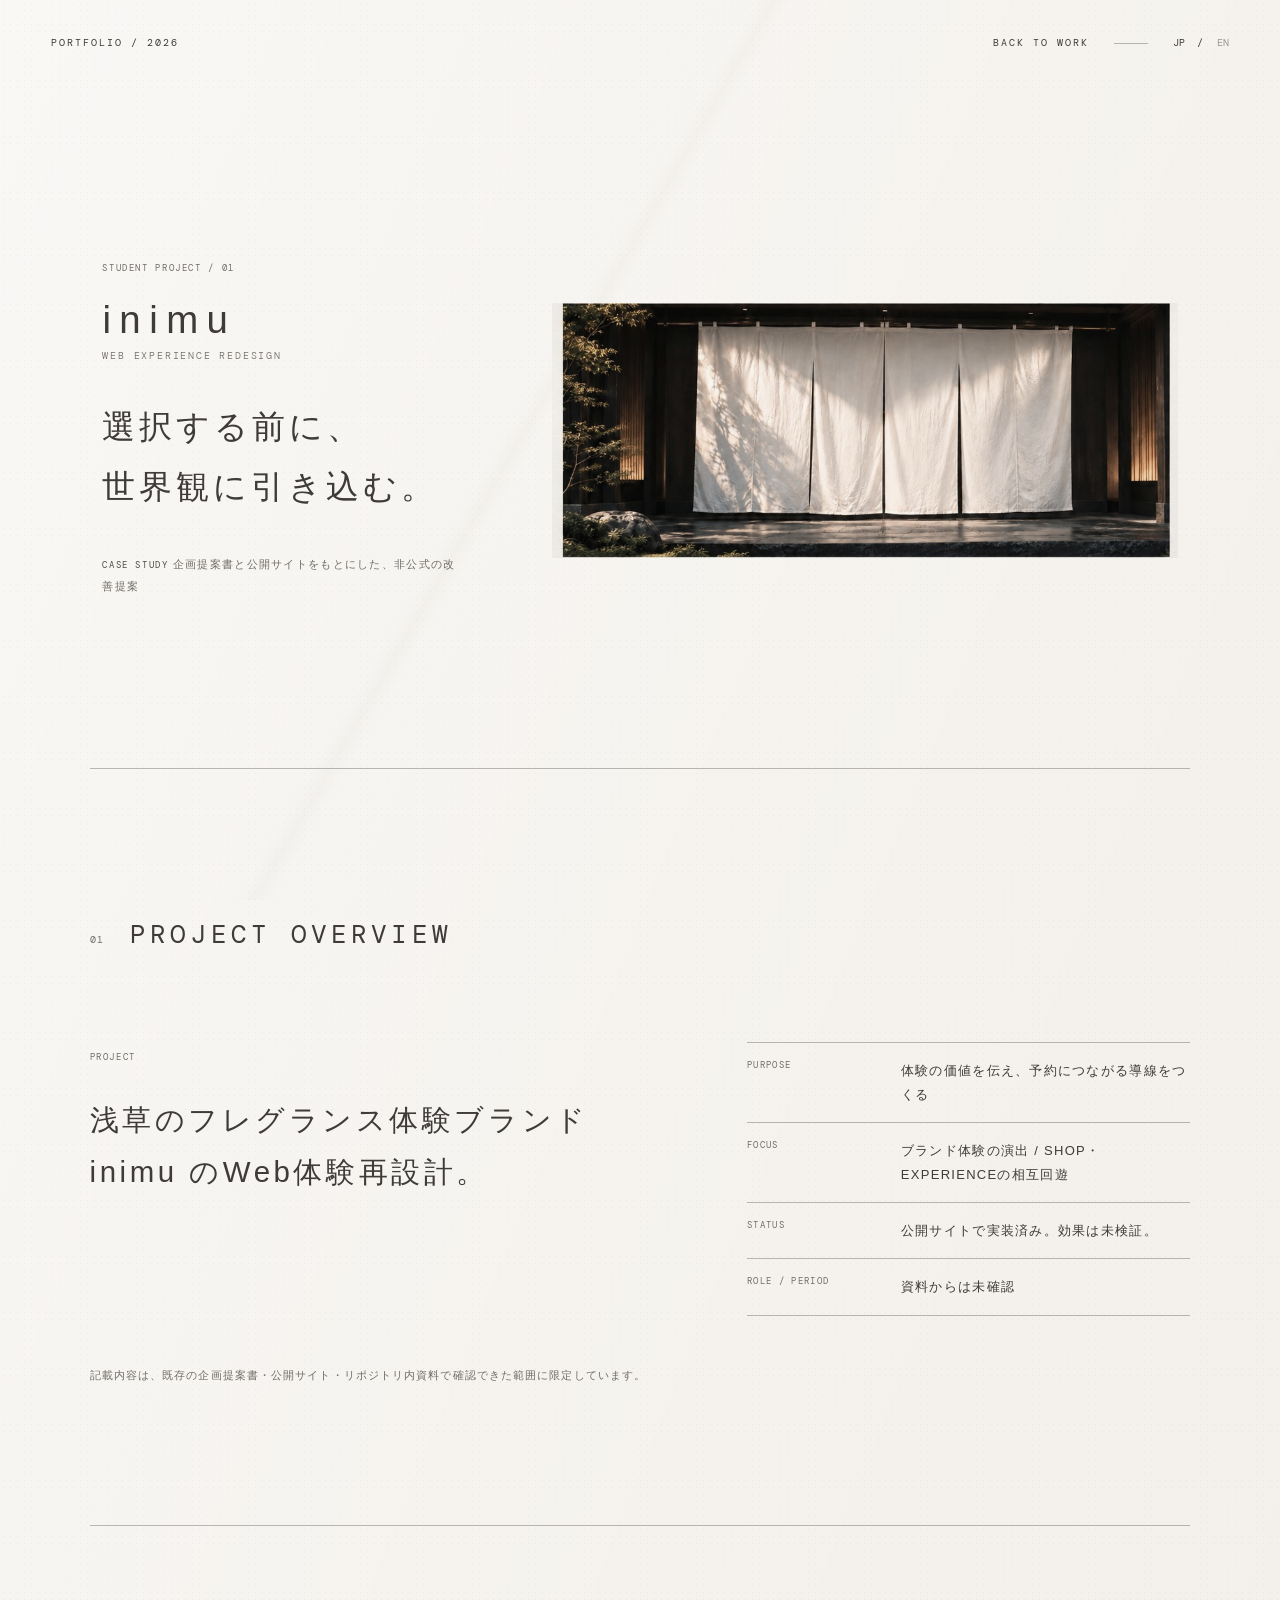
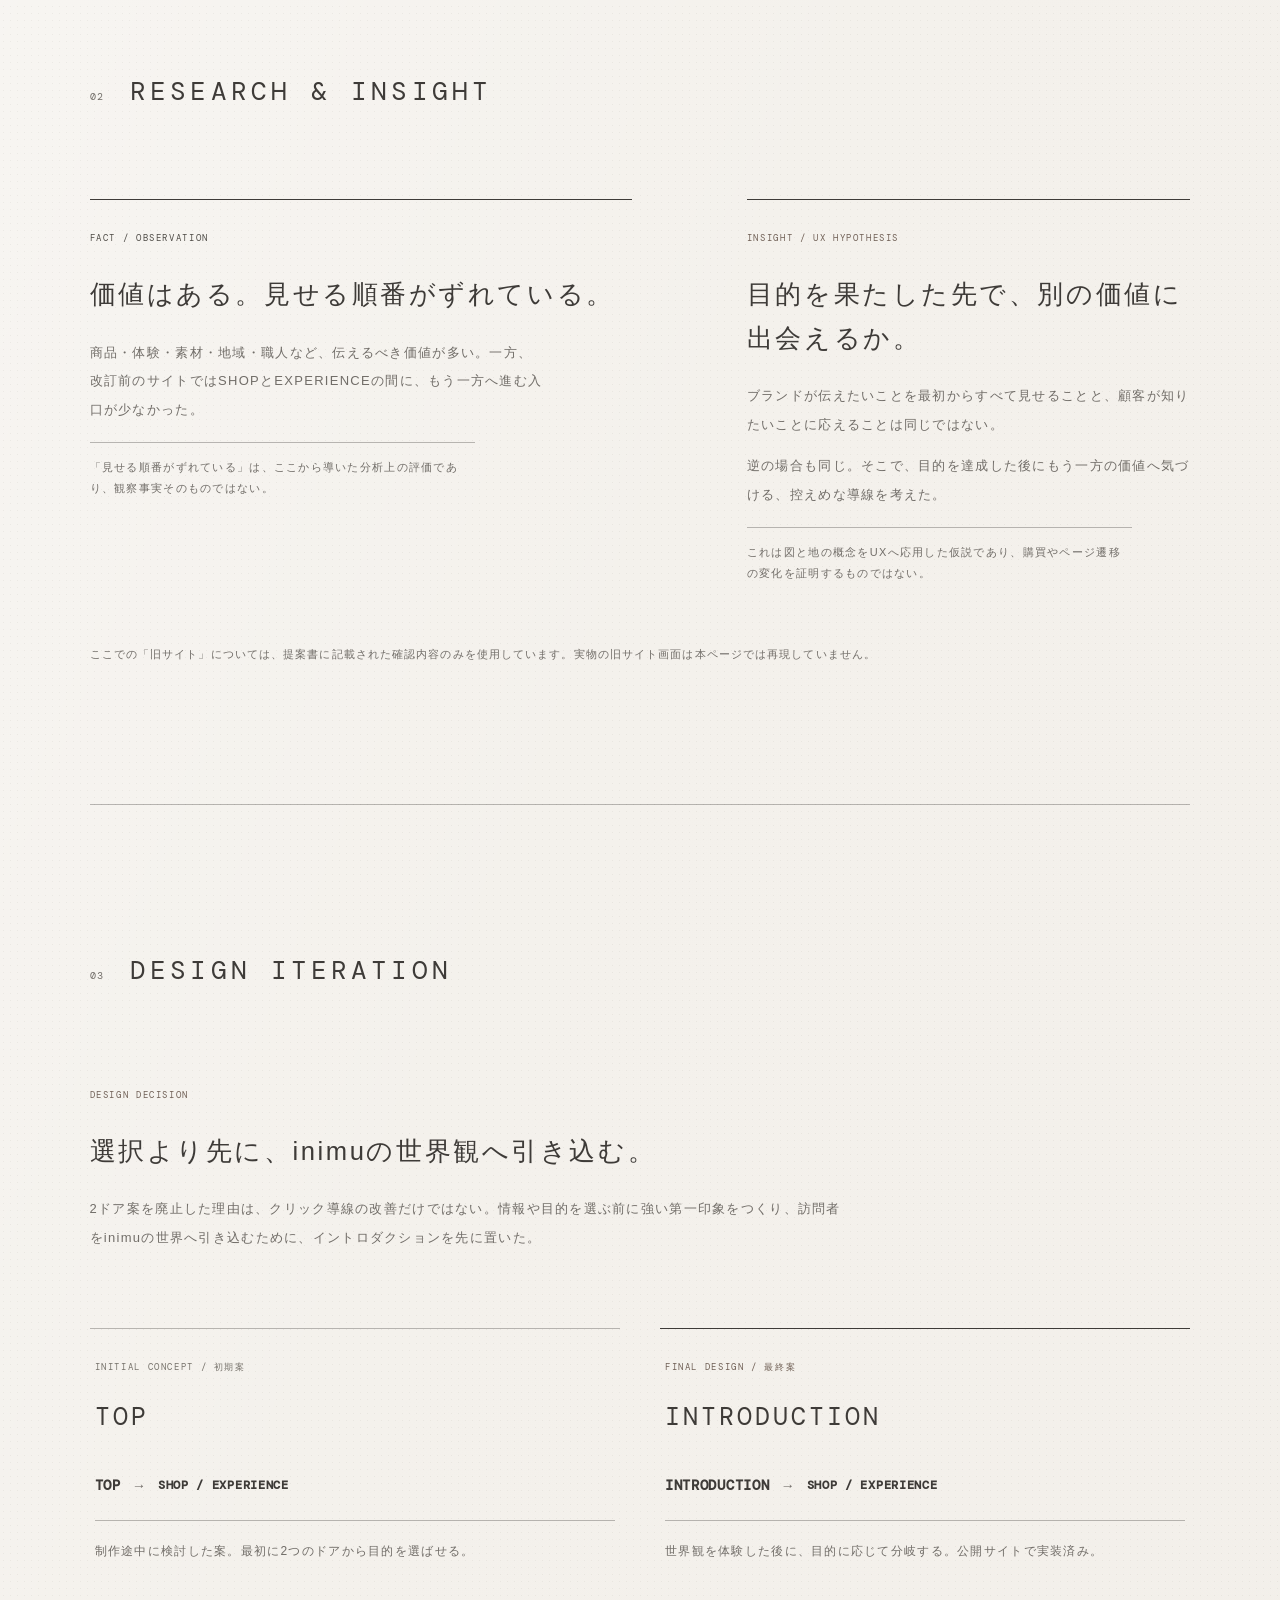
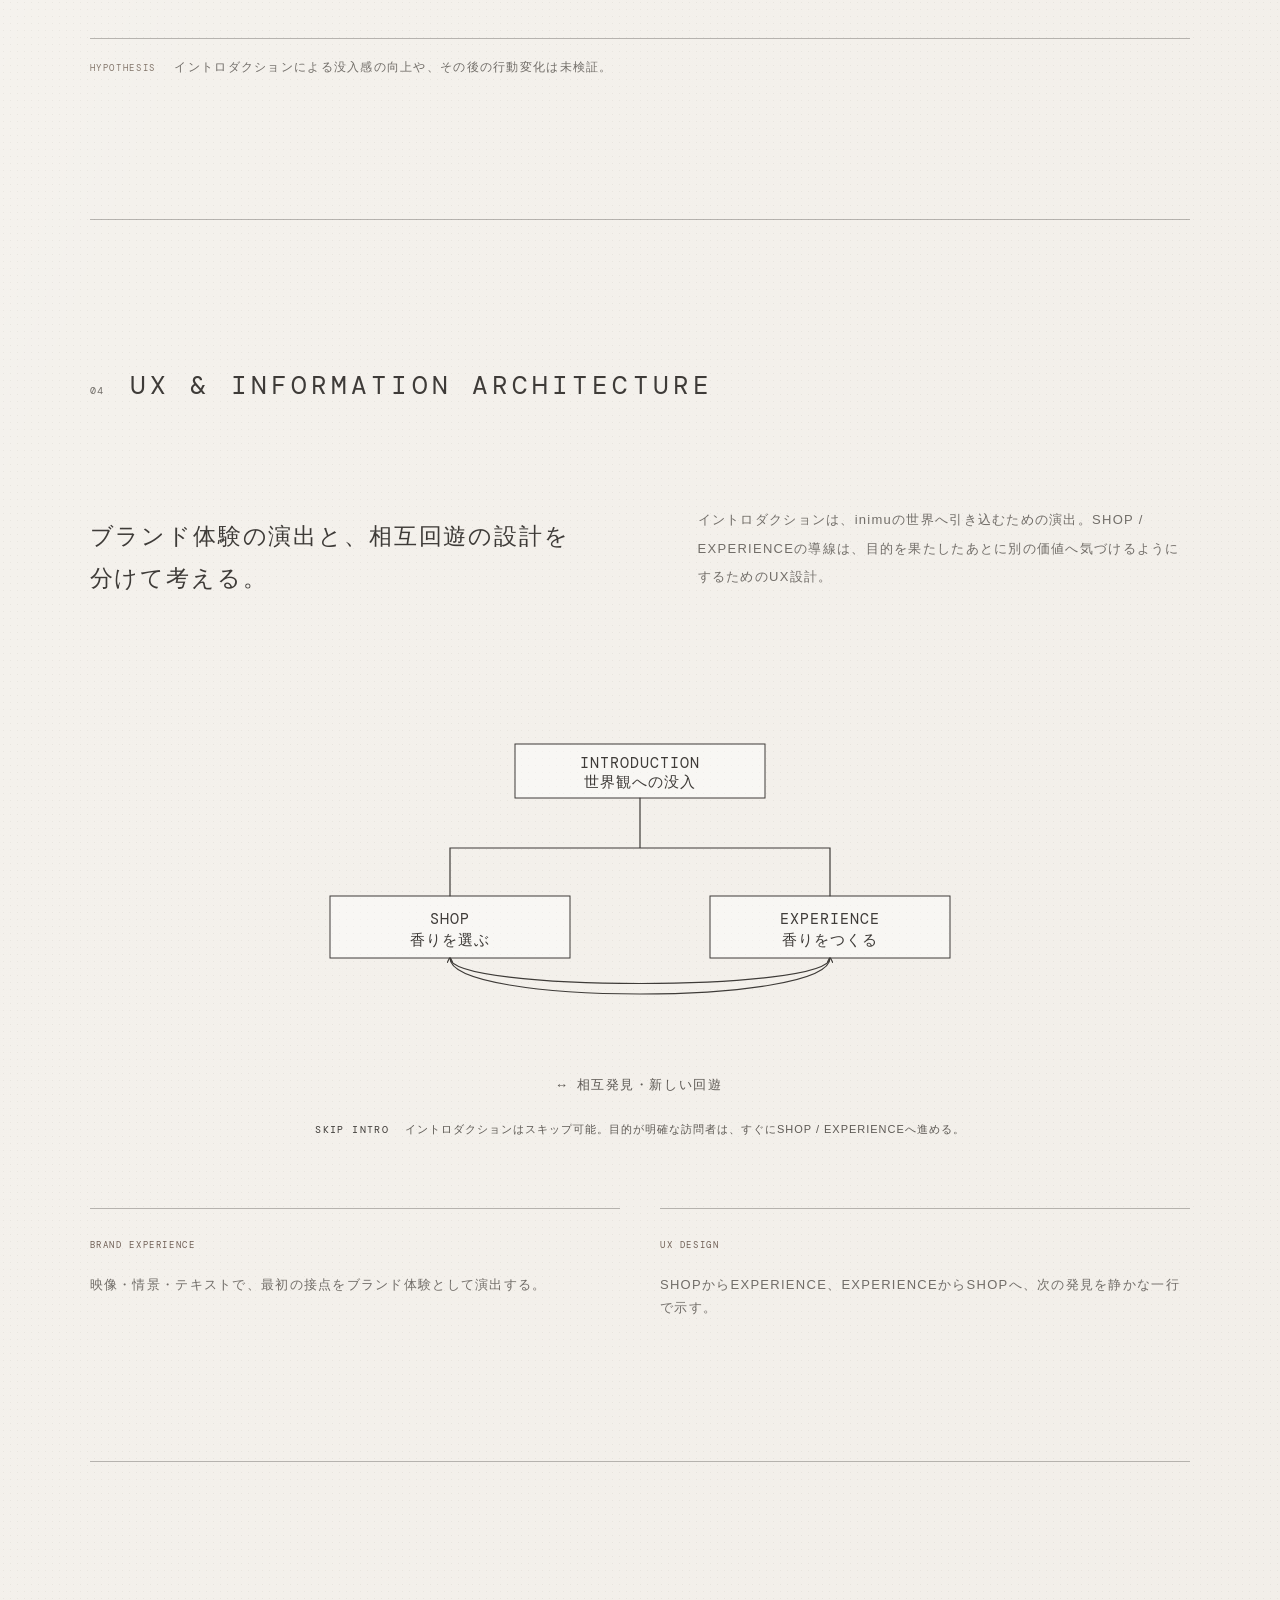
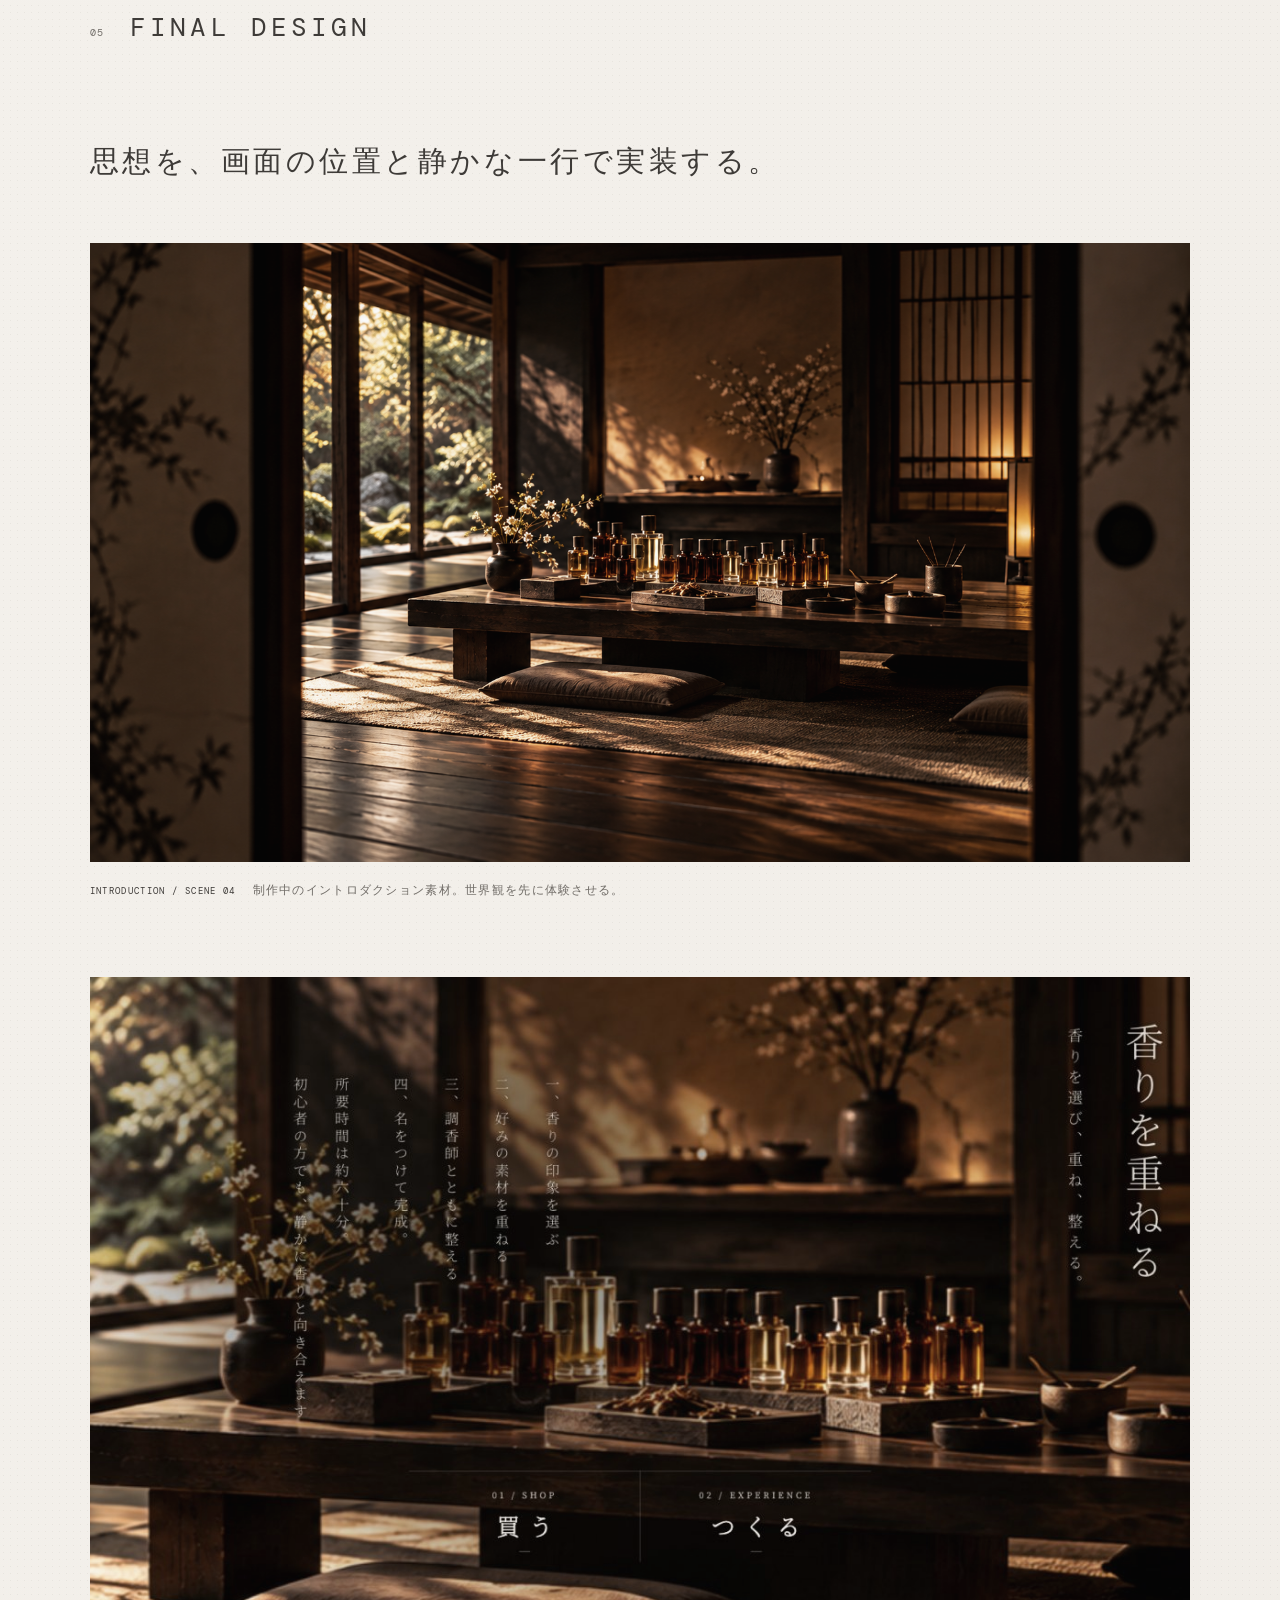
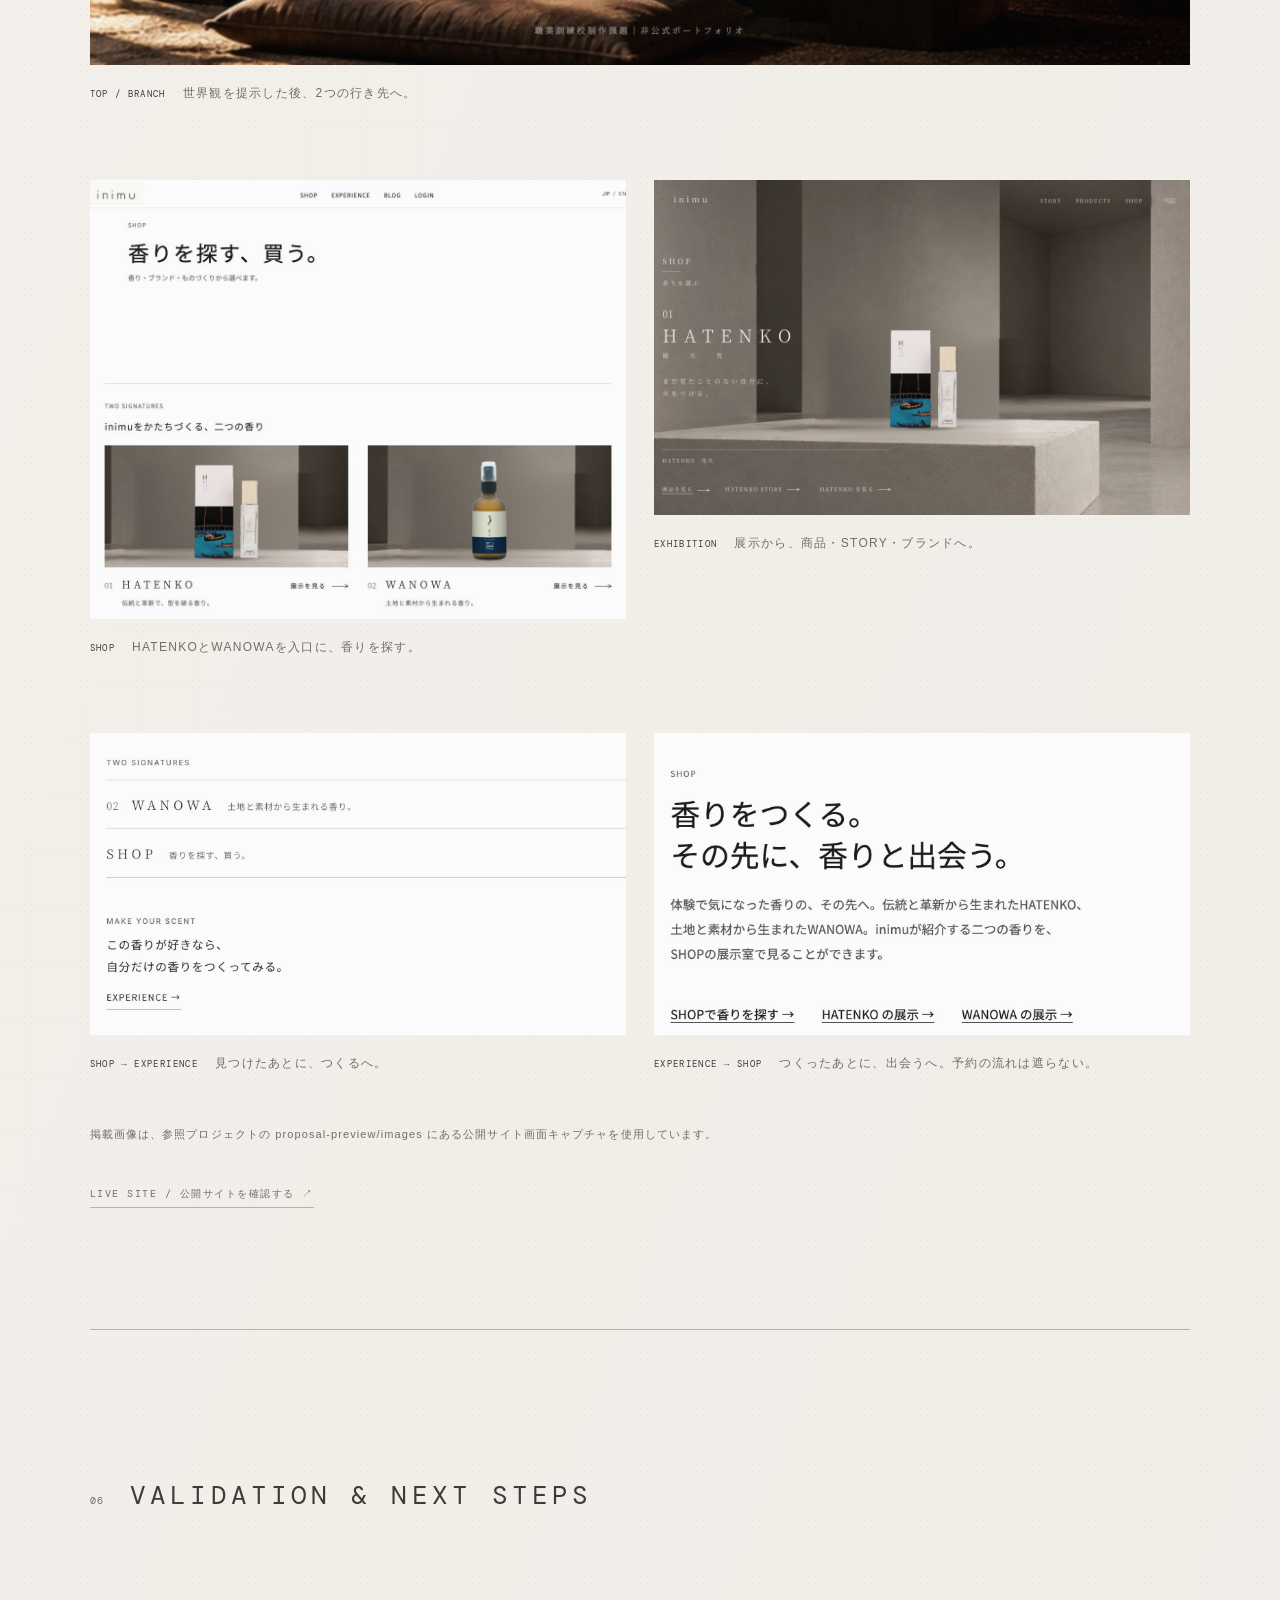
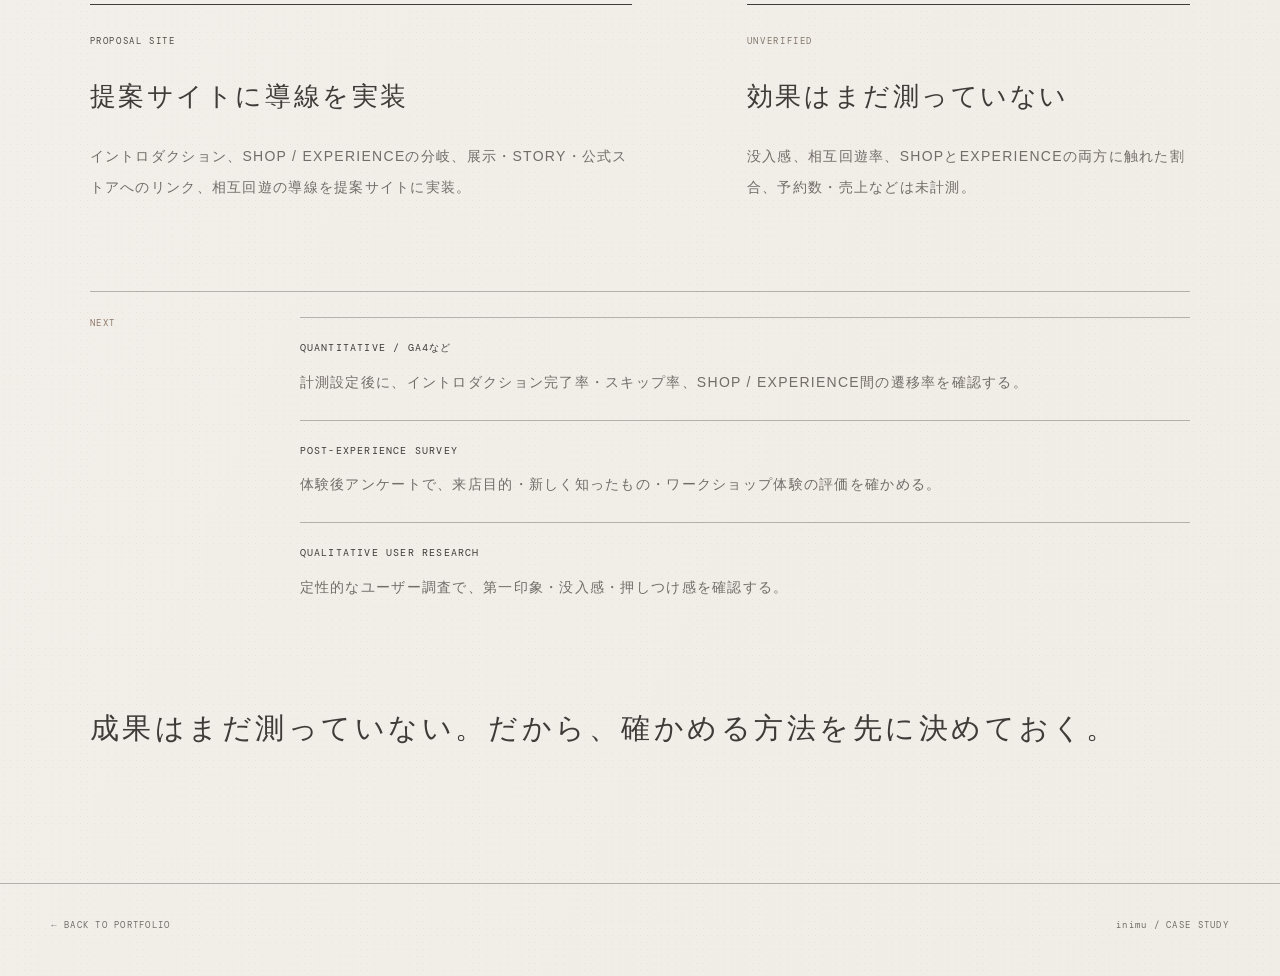
==== inimu.html @ 4bee8398 "Initial commit: Personal Portfolio" ====
<!doctype html>
<html lang="ja">
<head>
  <meta charset="utf-8">
  <meta name="viewport" content="width=device-width, initial-scale=1">
  <meta name="description" content="inimu Web Experience Redesign — ポートフォリオ詳細">
  <title>inimu / Web Experience Redesign</title>
  <link rel="stylesheet" href="inimu.css">
  <script defer src="inimu.js"></script>
</head>
<body>
  <header class="detail-header">
    <a class="wordmark" href="./index.html">PORTFOLIO / 2026</a>
    <nav aria-label="ページナビゲーション">
      <a href="./index.html#work" data-i18n="back">BACK TO WORK</a>
      <span class="header-rule" aria-hidden="true"></span>
      <button class="locale is-active" type="button" data-lang="ja" aria-pressed="true">JP</button>
      <span>/</span>
      <button class="locale" type="button" data-lang="en" aria-pressed="false">EN</button>
    </nav>
  </header>

  <main>
    <section class="detail-hero" id="overview" aria-labelledby="page-title">
      <div class="hero-info">
        <p class="section-label">STUDENT PROJECT / 01</p>
        <p class="hero-title">inimu</p>
        <p class="hero-kicker" data-i18n="heroKicker">Web Experience Redesign</p>
        <h1 id="page-title" data-i18n="heroStatementShort">選択する前に、<br>世界観に引き込む。</h1>
        <p class="status-note"><span class="tag fact">CASE STUDY</span> <span data-i18n="overviewFact">企画提案書と公開サイトをもとにした、非公式の改善提案</span></p>
      </div>
      <figure class="hero-image"><img src="assets/inimu.jpg" alt="木造の空間に掛かる白い暖簾"></figure>
    </section>

    <section class="case-section overview-section" aria-labelledby="overview-title">
      <div class="section-heading"><span>01</span><h2 id="overview-title">PROJECT OVERVIEW</h2></div>
      <div class="overview-grid">
        <div><p class="kicker" data-i18n="overviewLeadLabel">PROJECT</p><p class="large-copy" data-i18n="overviewLead">浅草のフレグランス体験ブランド inimu のWeb体験再設計。</p></div>
        <dl class="fact-list">
          <div><dt data-i18n="fieldPurpose">PURPOSE</dt><dd data-i18n="purpose">体験の価値を伝え、予約につながる導線をつくる</dd></div>
          <div><dt>FOCUS</dt><dd data-i18n="focus">ブランド体験の演出 / SHOP・EXPERIENCEの相互回遊</dd></div>
          <div><dt>STATUS</dt><dd data-i18n="status">公開サイトで実装済み。効果は未検証。</dd></div>
          <div><dt>ROLE / PERIOD</dt><dd data-i18n="unconfirmed">資料からは未確認</dd></div>
        </dl>
      </div>
      <p class="source-note" data-i18n="sourceNote">記載内容は、既存の企画提案書・公開サイト・リポジトリ内資料で確認できた範囲に限定しています。</p>
    </section>

    <section class="case-section" aria-labelledby="research-title">
      <div class="section-heading"><span>02</span><h2 id="research-title">RESEARCH &amp; INSIGHT</h2></div>
      <div class="split-grid research-grid">
        <div class="evidence-block"><span class="tag fact">FACT / OBSERVATION</span><h3 data-i18n="researchFactTitle">旧サイトで確認できたこと</h3><p data-i18n="researchFact">商品・体験・素材・地域・職人など、伝える価値が複数あった。提案書では、SHOPとEXPERIENCEの間に、もう一方へ進む入口が少ないと整理されている。</p><p class="evidence-note" data-i18n="researchFactNote">「見せる順番がずれている」は、ここから導いた分析上の評価であり、観察事実そのものではない。</p></div>
        <div class="evidence-block"><span class="tag insight">INSIGHT / UX HYPOTHESIS</span><h3 data-i18n="researchInsightTitle">主役になった目的の外側へ、自然に気づけるか。</h3><p data-i18n="researchInsight">図と地は、見る対象と背景の関係を捉える知覚心理学の考え方。SHOPを目的に訪れた人にはSHOPが図となり、EXPERIENCEは地になりやすい可能性がある。</p><p data-i18n="researchInsightSecond">逆の場合も同じ。そこで、目的を達成した後にもう一方の価値へ気づける、控えめな導線を考えた。</p><p class="evidence-note" data-i18n="researchInsightNote">これは図と地の概念をUXへ応用した仮説であり、購買やページ遷移の変化を証明するものではない。</p></div>
      </div>
      <p class="quiet-note" data-i18n="researchNote">旧サイトの確認内容と、そこからの分析・仮説を分けて記載しています。実物の旧サイト画面や当時のワイヤーフレームは再現していません。</p>
    </section>

    <section class="case-section iteration-section" aria-labelledby="iteration-title">
      <div class="section-heading"><span>03</span><h2 id="iteration-title">DESIGN ITERATION</h2></div>
      <div class="iteration-intro"><span class="tag decision">DESIGN DECISION</span><h3 data-i18n="iterationTitle">選択より先に、inimuの世界観へ引き込む。</h3><p data-i18n="iterationText">2ドア案を廃止した理由は、クリック導線の改善だけではない。情報や目的を選ぶ前に強い第一印象をつくり、訪問者をinimuの世界へ引き込むために、イントロダクションを先に置いた。</p></div>
      <div class="iteration-compare" aria-label="Initial concept and final design comparison">
        <article class="iteration-option"><span class="tag concept">INITIAL CONCEPT / 初期案</span><h3>TOP</h3><div class="option-path"><strong>TOP</strong><i aria-hidden="true">→</i><strong>SHOP / EXPERIENCE</strong></div><p data-i18n="initialConceptNote">制作途中に検討した案。最初に2つのドアから目的を選ばせる。</p></article>
        <article class="iteration-option iteration-option--final"><span class="tag decision">FINAL DESIGN / 最終案</span><h3>INTRODUCTION</h3><div class="option-path"><strong>INTRODUCTION</strong><i aria-hidden="true">→</i><strong>SHOP / EXPERIENCE</strong></div><p data-i18n="finalDesignNote">世界観を体験した後に、目的に応じて分岐する。公開サイトで実装済み。</p></article>
      </div>
      <p class="tagged-note"><span class="tag hypothesis">HYPOTHESIS</span> <span data-i18n="iterationHypothesis">イントロダクションによる没入感の向上や、その後の行動変化は未検証。</span></p>
    </section>

    <section class="case-section ia-section" aria-labelledby="ia-title">
      <div class="section-heading"><span>04</span><h2 id="ia-title">UX &amp; INFORMATION ARCHITECTURE</h2></div>
      <div class="ia-intro"><p class="large-copy" data-i18n="iaLead">ブランド体験の演出と、相互回遊の設計を分けて考える。</p><p data-i18n="iaText">イントロダクションは、inimuの世界へ引き込むための演出。SHOP / EXPERIENCEの導線は、目的を果たしたあとに別の価値へ気づけるようにするためのUX設計。</p></div>
      <div class="ia-diagram" role="img" aria-label="INTRODUCTIONからSHOPとEXPERIENCEへ分岐し、相互回遊する情報設計">
        <svg class="ia-map" viewBox="0 0 760 340" preserveAspectRatio="xMidYMid meet" aria-hidden="true">
          <defs><marker id="ia-arrow" viewBox="0 0 6 6" refX="5" refY="3" markerWidth="5" markerHeight="5" orient="auto"><path d="M0 0L6 3L0 6" fill="none" stroke="#3e3b38" stroke-width="1.2"/></marker></defs>
          <g class="ia-lines" fill="none" stroke="currentColor" stroke-width="1.2" stroke-linecap="square" stroke-linejoin="miter">
            <path d="M380 92V142M380 142H190V190M380 142H570V190"/>
            <path d="M190 252C190 300 570 300 570 252" marker-end="url(#ia-arrow)"/>
            <path d="M570 252C570 286 190 286 190 252" marker-end="url(#ia-arrow)"/>
          </g>
          <g class="ia-svg-node">
            <rect x="255" y="38" width="250" height="54"/>
            <rect x="70" y="190" width="240" height="62"/>
            <rect x="450" y="190" width="240" height="62"/>
          </g>
          <g class="ia-svg-labels" text-anchor="middle">
            <text x="380" y="62">INTRODUCTION</text><text x="380" y="81" data-i18n="introNode">世界観への没入</text>
            <text x="190" y="218">SHOP</text><text x="190" y="239" data-i18n="shopNode">香りを選ぶ</text>
            <text x="570" y="218">EXPERIENCE</text><text x="570" y="239" data-i18n="experienceNode">香りをつくる</text>
          </g>
        </svg>
        <p class="ia-loop"><span aria-hidden="true">↔</span> <span data-i18n="loopText">相互発見・新しい回遊</span></p>
        <p class="ia-skip-note"><span>SKIP INTRO</span> <span data-i18n="skipIntroNote">イントロダクションはスキップ可能。目的が明確な訪問者は、すぐにSHOP / EXPERIENCEへ進める。</span></p>
      </div>
      <div class="role-grid"><div><span class="tag decision">BRAND EXPERIENCE</span><p data-i18n="brandRole">映像・情景・テキストで、最初の接点をブランド体験として演出する。</p></div><div><span class="tag decision">UX DESIGN</span><p data-i18n="uxRole">SHOPからEXPERIENCE、EXPERIENCEからSHOPへ、次の発見を静かな一行で示す。</p></div></div>
    </section>

    <section class="case-section final-section" aria-labelledby="final-title">
      <div class="section-heading"><span>05</span><h2 id="final-title">FINAL DESIGN</h2></div>
      <p class="large-copy" data-i18n="finalLead">思想を、画面の位置と静かな一行で実装する。</p>
      <div class="screen-grid">
        <figure class="screen screen-wide intro-screen"><img src="assets/inimu/scene-04-atelier-final.png" alt="制作中のイントロダクション映像に使用されたScene 04の画面素材"><figcaption><b>INTRODUCTION / SCENE 04</b><span data-i18n="screenIntro">制作中のイントロダクション素材。世界観を先に体験させる。</span></figcaption></figure>
        <figure class="screen screen-wide top-screen"><img src="assets/inimu/site-top-choice.jpg" alt="イントロダクション後のSHOPとEXPERIENCE選択画面"><figcaption><b>TOP / BRANCH</b><span data-i18n="screenTop">イントロダクションの後に、SHOP / EXPERIENCEへ分岐する。</span></figcaption></figure>
        <figure class="screen"><img src="assets/inimu/site-shop-signatures.jpg" alt="SHOPトップのTWO SIGNATURES"><figcaption><b>SHOP</b><span data-i18n="screenShop">HATENKOとWANOWAを入口に、香りを探す。</span></figcaption></figure>
        <figure class="screen"><img src="assets/inimu/site-exhibition-hatenko.jpg" alt="HATENKOの展示室"><figcaption><b>EXHIBITION</b><span data-i18n="screenExhibition">展示から、商品・STORY・ブランドへ。</span></figcaption></figure>
        <figure class="screen loop-screen"><img src="assets/inimu/site-shop-to-experience.jpg" alt="SHOPからEXPERIENCEへの導線"><figcaption><b>SHOP → EXPERIENCE</b><span data-i18n="screenShopToExp">見つけたあとに、つくるへ。</span></figcaption></figure>
        <figure class="screen loop-screen"><img src="assets/inimu/site-experience-to-shop.jpg" alt="EXPERIENCEからSHOPへの導線"><figcaption><b>EXPERIENCE → SHOP</b><span data-i18n="screenExpToShop">つくったあとに、出会うへ。予約の流れは遮らない。</span></figcaption></figure>
      </div>
      <p class="source-note" data-i18n="finalNote">掲載画像は画面キャプチャと制作中のScene 04素材です。実際の操作体験は公開サイトで確認できます。</p>
      <p class="live-site"><a href="https://jasminbb564bb-cell.github.io/inimu-workshop/" target="_blank" rel="noopener" data-i18n="liveSite">LIVE SITE / 公開サイトを確認する ↗</a></p>
    </section>

    <section class="case-section validation-section" aria-labelledby="validation-title">
      <div class="section-heading"><span>06</span><h2 id="validation-title">VALIDATION &amp; NEXT STEPS</h2></div>
      <div class="validation-grid">
        <div><span class="tag fact">PROPOSAL SITE</span><h3 data-i18n="implementedTitle">提案サイトに導線を実装</h3><p data-i18n="implementedText">イントロダクション、SHOP / EXPERIENCEの分岐、展示・STORY・公式ストアへのリンク、相互回遊の導線を提案サイトに実装。</p></div>
        <div><span class="tag hypothesis">UNVERIFIED</span><h3 data-i18n="unverifiedTitle">効果はまだ測っていない</h3><p data-i18n="unverifiedText">没入感、相互回遊率、SHOPとEXPERIENCEの両方に触れた割合、予約数・売上などは未計測。</p></div>
      </div>
      <div class="next-steps"><span class="tag next">NEXT</span><div class="validation-plans"><div><b>QUANTITATIVE / GA4など</b><p data-i18n="nextOne">計測設定後に、イントロダクション完了率・スキップ率、SHOP / EXPERIENCE間の遷移率を確認する。</p></div><div><b>POST-EXPERIENCE SURVEY</b><p data-i18n="nextThree">体験後アンケートで、来店目的・新しく知ったもの・ワークショップ体験の評価を確かめる。</p></div><div><b>QUALITATIVE USER RESEARCH</b><p data-i18n="nextFour">定性的なユーザー調査で、第一印象・没入感・押しつけ感を確認する。</p></div></div></div>
      <p class="closing-line" data-i18n="closing">成果はまだ測っていない。だから、確かめる方法を先に決めておく。</p>
    </section>
  </main>
  <footer class="detail-footer"><a href="./index.html">← BACK TO PORTFOLIO</a><span>inimu / CASE STUDY</span></footer>
</body>
</html>
---- inimu.css ----
@import url('https://fonts.googleapis.com/css2?family=DM+Mono:wght@300;400&display=swap');
:root{--paper:#f4f1ec;--ink:#3e3b38;--muted:#716d68;--line:rgba(62,59,56,.34);--soft:rgba(255,255,255,.42)}
*{box-sizing:border-box}html{scroll-behavior:smooth}body{margin:0;color:var(--ink);background:var(--paper);font-family:"Yu Gothic","Hiragino Kaku Gothic ProN",sans-serif;letter-spacing:.08em;line-height:1.8;background-image:radial-gradient(rgba(94,85,76,.07) .55px,transparent .7px),linear-gradient(112deg,rgba(255,255,255,.5),transparent 32%,rgba(217,208,198,.15));background-size:7px 7px,100% 100%}body:before{content:"";position:fixed;inset:0;pointer-events:none;opacity:.18;background:linear-gradient(120deg,transparent 0 42%,rgba(118,107,95,.17) 43%,transparent 44% 67%,rgba(255,255,255,.55) 68%,transparent 70%);mix-blend-mode:multiply}a{color:inherit;text-decoration:none}button{font:inherit;color:inherit;background:none;border:0;padding:0;cursor:pointer}
.detail-header{display:flex;justify-content:space-between;align-items:center;padding:38px 4vw 0;position:relative;z-index:1;font:400 10px/1 "DM Mono",monospace;letter-spacing:.2em}.detail-header nav{display:flex;align-items:center;gap:12px}.header-rule{width:34px;border-top:1px solid var(--line);margin:0 13px}.locale:not(.is-active){opacity:.5}.detail-hero{min-height:720px;padding:155px 8% 110px;display:grid;grid-template-columns:minmax(280px,.7fr) minmax(0,1.8fr);gap:7vw;align-items:center}.section-label,.kicker,.tag{font:400 9px/1.4 "DM Mono",monospace;letter-spacing:.18em;color:var(--muted)}.hero-kicker{margin:26px 0 24px;font:400 12px "DM Mono",monospace;letter-spacing:.14em;color:var(--muted)}.detail-hero h1{font-size:clamp(26px,3.1vw,45px);font-weight:400;letter-spacing:.18em;line-height:1.55}.status-note{margin-top:36px;color:var(--muted);font-size:11px;line-height:2}.hero-image{margin:0;aspect-ratio:898/367;overflow:hidden}.hero-image img{display:block;width:100%;height:100%;object-fit:cover;filter:saturate(.78) contrast(.96)}
.case-section{width:min(86%,1180px);margin:0 auto;padding:128px 0;border-top:1px solid var(--line)}.section-heading{display:flex;align-items:baseline;gap:26px;margin-bottom:70px}.section-heading>span{font:400 10px "DM Mono",monospace;color:var(--muted)}.section-heading h2{font:400 clamp(18px,2vw,27px) "DM Mono",monospace;letter-spacing:.16em}.overview-grid,.split-grid,.validation-grid{display:grid;grid-template-columns:1.1fr .9fr;gap:9vw}.large-copy{font-size:clamp(20px,2.3vw,32px);line-height:1.8;letter-spacing:.12em}.fact-list{margin:0}.fact-list div{display:grid;grid-template-columns:130px 1fr;gap:24px;border-top:1px solid var(--line);padding:16px 0}.fact-list div:last-child{border-bottom:1px solid var(--line)}.fact-list dt{font:400 9px "DM Mono",monospace;color:var(--muted);letter-spacing:.15em}.fact-list dd{margin:0;font-size:13px;line-height:1.8}.source-note,.quiet-note{margin-top:48px;color:var(--muted);font-size:11px;line-height:2;letter-spacing:.1em}.evidence-block{padding-top:22px;border-top:1px solid var(--ink)}.evidence-block h3,.iteration-intro h3,.validation-grid h3{font-size:clamp(18px,2vw,27px);font-weight:400;line-height:1.7;letter-spacing:.1em;margin:22px 0}.evidence-block p,.iteration-intro p,.validation-grid p{font-size:13px;color:var(--muted);line-height:2.2}.tag{display:inline-block}.tag.fact{color:#4f4c47}.tag.insight,.tag.decision{color:#706056}.tag.hypothesis{color:#83766b}.tag.next{color:#8c7768}.iteration-intro{max-width:760px}.iteration-flow{display:grid;grid-template-columns:1fr 45px 1fr 45px 1fr;align-items:center;margin-top:76px}.flow-step{padding:21px 5px;border-top:1px solid var(--line);min-height:140px}.flow-step--focus{border-top-color:var(--ink)}.flow-step span{font:400 9px "DM Mono",monospace;color:var(--muted);letter-spacing:.15em}.flow-step strong{display:block;margin:16px 0 5px;font:400 19px "DM Mono",monospace;letter-spacing:.08em}.flow-step p{margin:0;color:var(--muted);font-size:12px;line-height:1.9}.flow-arrow{text-align:center;font:300 21px "DM Mono",monospace;color:var(--muted)}.tagged-note{margin-top:45px;padding-top:18px;border-top:1px solid var(--line);font-size:12px;color:var(--muted)}.tagged-note .tag{margin-right:14px}
.ia-intro{display:grid;grid-template-columns:1fr 1fr;gap:9vw;align-items:start}.ia-intro>p:last-child{color:var(--muted);font-size:13px;line-height:2.2}.ia-diagram{margin:84px auto 68px;max-width:760px;text-align:center}.ia-map{display:block;width:100%;height:auto;color:var(--ink)}.ia-svg-node rect{fill:var(--soft);stroke:var(--ink);stroke-width:1}.ia-svg-labels{fill:var(--ink);font-family:"DM Mono","Yu Gothic",sans-serif;font-size:15px;letter-spacing:1px}.ia-svg-labels text[data-svg-i18n]{font-family:"Yu Gothic",sans-serif;font-size:11px;letter-spacing:1px;fill:var(--muted)}.ia-loop{margin-top:30px;font:400 12px "DM Mono",monospace;color:var(--muted);letter-spacing:.12em}.role-grid{display:grid;grid-template-columns:1fr 1fr;gap:40px}.role-grid>div{padding-top:20px;border-top:1px solid var(--line)}.role-grid p{margin-top:15px;font-size:13px;color:var(--muted)}.final-section>.large-copy{margin-bottom:55px}.screen-grid{display:grid;grid-template-columns:1fr 1fr;gap:75px 28px}.screen{margin:0}.screen-wide{grid-column:span 2}.screen img{display:block;width:100%;height:auto;filter:saturate(.75) contrast(.97)}.screen figcaption{padding-top:17px;font-size:12px;color:var(--muted);line-height:1.9}.screen figcaption b{font:400 9px "DM Mono",monospace;color:var(--ink);letter-spacing:.15em;margin-right:17px}.validation-grid{margin-bottom:75px}.validation-grid>div{padding-top:20px;border-top:1px solid var(--ink)}.next-steps{border-top:1px solid var(--line);padding-top:25px;display:grid;grid-template-columns:180px 1fr;gap:30px}.next-steps ol{margin:0;padding-left:22px;color:var(--muted);font-size:13px;line-height:2.5}.closing-line{margin:100px 0 0;font-size:clamp(20px,2.3vw,30px);letter-spacing:.12em;line-height:1.8}.detail-footer{display:flex;justify-content:space-between;padding:35px 4vw 45px;border-top:1px solid var(--line);font:400 9px "DM Mono",monospace;color:var(--muted);letter-spacing:.14em}
@media(max-width:700px){.detail-header{padding:24px 6vw 0;font-size:8px}.detail-header nav{gap:7px}.header-rule{width:20px;margin:0 5px}.detail-hero{min-height:0;padding:125px 6vw 75px;display:flex;flex-direction:column;align-items:stretch;gap:38px}.hero-kicker{font-size:10px;margin:20px 0}.detail-hero h1{font-size:25px;letter-spacing:.1em}.status-note{margin-top:25px}.hero-image{aspect-ratio:898/367}.case-section{width:auto;margin:0 6vw;padding:85px 0}.section-heading{gap:14px;margin-bottom:45px}.section-heading h2{font-size:16px;letter-spacing:.1em}.overview-grid,.split-grid,.validation-grid,.ia-intro,.role-grid{grid-template-columns:1fr;gap:40px}.large-copy{font-size:21px}.fact-list div{grid-template-columns:105px 1fr;gap:12px}.fact-list dd,.evidence-block p,.iteration-intro p,.validation-grid p{font-size:12px}.iteration-flow{grid-template-columns:1fr;gap:15px;margin-top:50px}.flow-arrow{transform:rotate(90deg);height:25px}.flow-step{min-height:0}.ia-diagram{margin:60px auto 50px}.ia-map{width:100%}.ia-svg-labels{font-size:14px}.ia-svg-labels text[data-svg-i18n]{font-size:12px}.ia-loop{font-size:11px}.screen-grid{grid-template-columns:1fr;gap:45px}.screen-wide{grid-column:auto}.screen figcaption{font-size:11px}.next-steps{grid-template-columns:1fr;gap:20px}.next-steps ol{font-size:12px;line-height:2.1}.closing-line{margin-top:75px;font-size:20px}.detail-footer{padding:25px 6vw 30px;font-size:8px;flex-direction:column;gap:12px}}
@media(prefers-reduced-motion:reduce){html{scroll-behavior:auto}}
.hero-title{margin:26px 0 6px;font:400 clamp(42px,5.2vw,72px)/1 "DM Mono",monospace;letter-spacing:.22em;color:var(--ink)}
.hero-kicker{margin:0 0 28px;font-size:11px;letter-spacing:.16em}
.detail-hero h1{max-width:8.5em;letter-spacing:.08em;line-height:1.65}
@media(max-width:700px){.hero-title{margin:20px 0 7px;font-size:48px;letter-spacing:.18em}.hero-kicker{margin-bottom:24px;font-size:10px}.detail-hero h1{max-width:none;letter-spacing:.05em;line-height:1.7}}
.detail-hero{grid-template-columns:minmax(360px,.75fr) minmax(0,1.8fr)}
@media(max-width:700px){.detail-hero{display:flex}}
.validation-section .validation-grid p{font-size:14px}.validation-section .next-steps{align-items:start}.validation-plans{display:grid;gap:22px}.validation-plans>div{padding-top:14px;border-top:1px solid var(--line)}.validation-plans b{font:400 10px "DM Mono",monospace;letter-spacing:.12em;color:var(--ink)}.validation-plans p{margin:7px 0 0;font-size:14px;line-height:2.1;color:var(--muted)}
@media(max-width:700px){.validation-section .validation-grid p,.validation-plans p{font-size:13px}.validation-plans{gap:18px}}
.final-section .intro-screen img{aspect-ratio:16/9;object-fit:cover;object-position:center}.final-section .top-screen img{aspect-ratio:1200/750;object-fit:cover}.final-section .loop-screen img{aspect-ratio:1564/880;object-fit:contain;background:rgba(255,255,255,.25)}.live-site{margin:42px 0 0;font:400 10px "DM Mono",monospace;letter-spacing:.15em;color:var(--muted)}.live-site a{border-bottom:1px solid var(--line);padding-bottom:7px}.live-site a:hover{color:var(--ink)}
@media(max-width:700px){.final-section .intro-screen img,.final-section .top-screen img,.final-section .loop-screen img{aspect-ratio:auto;object-fit:contain}.live-site{margin-top:32px;font-size:9px}}
.ia-loop{font-size:13px;color:#5d5954;font-weight:400}.ia-skip-note{margin:25px auto 0;max-width:650px;color:#5d5954;font-size:11px;line-height:1.9;letter-spacing:.09em;text-align:center}.ia-skip-note>span:first-child{margin-right:12px;font:400 10px "DM Mono",monospace;letter-spacing:.14em;color:var(--ink)}
@media(max-width:700px){.ia-diagram{margin-top:42px;margin-bottom:40px;overflow:visible}.ia-map{width:calc(100% - 8px);max-width:none;margin-left:4px}.ia-loop{margin-top:18px;font-size:12px;letter-spacing:.06em}.ia-skip-note{margin-top:18px;font-size:11px;line-height:1.8;letter-spacing:.04em;text-align:left}.ia-skip-note>span:first-child{display:block;margin:0 0 4px}}
@media(max-width:700px){.ia-loop{word-break:keep-all;overflow-wrap:normal}.ia-loop span:last-child{word-break:keep-all;overflow-wrap:normal}}
.mobile-ia-break{display:none}
@media(max-width:700px){.mobile-ia-break{display:block}}
@media(min-width:701px){.detail-hero h1{white-space:nowrap}.ia-intro>.large-copy{font-size:clamp(20px,1.8vw,27px);letter-spacing:.08em;line-height:1.8}}
.ia-no-break{white-space:nowrap}
.iteration-compare{display:grid;grid-template-columns:1fr 1fr;gap:40px;margin-top:76px}.iteration-option{padding:22px 5px 18px;border-top:1px solid var(--line)}.iteration-option--final{border-top-color:var(--ink)}.iteration-option h3{margin:20px 0 18px;font:400 25px "DM Mono",monospace;letter-spacing:.12em}.option-path{display:flex;align-items:center;gap:14px;min-height:70px;border-bottom:1px solid var(--line);font:400 14px "DM Mono",monospace;letter-spacing:.05em}.option-path strong:last-child{font-size:12px}.option-path i{font-style:normal;color:var(--muted)}.iteration-option p{margin-top:18px;color:var(--muted);font-size:12px;line-height:2}.tag.concept{color:#77736c}
@media(max-width:700px){.iteration-compare{grid-template-columns:1fr;gap:42px;margin-top:50px}.iteration-option h3{font-size:22px}.option-path{font-size:12px;gap:9px}.option-path strong:last-child{font-size:10px}.iteration-option p{font-size:11px}}
.research-grid{align-items:start}.research-grid .evidence-block p{max-width:35em}.evidence-note{margin-top:18px;padding-top:14px;border-top:1px solid var(--line);font-size:11px!important;line-height:1.9!important;color:var(--muted)}
@media(max-width:700px){.research-grid .evidence-block p{max-width:none}.evidence-note{font-size:11px!important}}
.hero-title{margin:26px 0 10px;font:300 clamp(30px,3vw,42px)/1 "Yu Gothic","Hiragino Kaku Gothic ProN",sans-serif;letter-spacing:.22em;color:var(--ink)}
.hero-kicker{margin:0 0 34px;font:300 10px/1.4 "DM Mono","Yu Gothic",sans-serif;letter-spacing:.18em}
.detail-hero h1{max-width:none;font-family:"Yu Gothic","Hiragino Kaku Gothic ProN",sans-serif;font-size:clamp(26px,2.6vw,38px);font-weight:300;letter-spacing:.12em;line-height:1.8}
@media(max-width:700px){.hero-title{margin:20px 0 9px;font-size:30px;letter-spacing:.2em}.hero-kicker{margin-bottom:29px;font-size:9px}.detail-hero h1{font-size:25px;letter-spacing:.08em;line-height:1.8}}
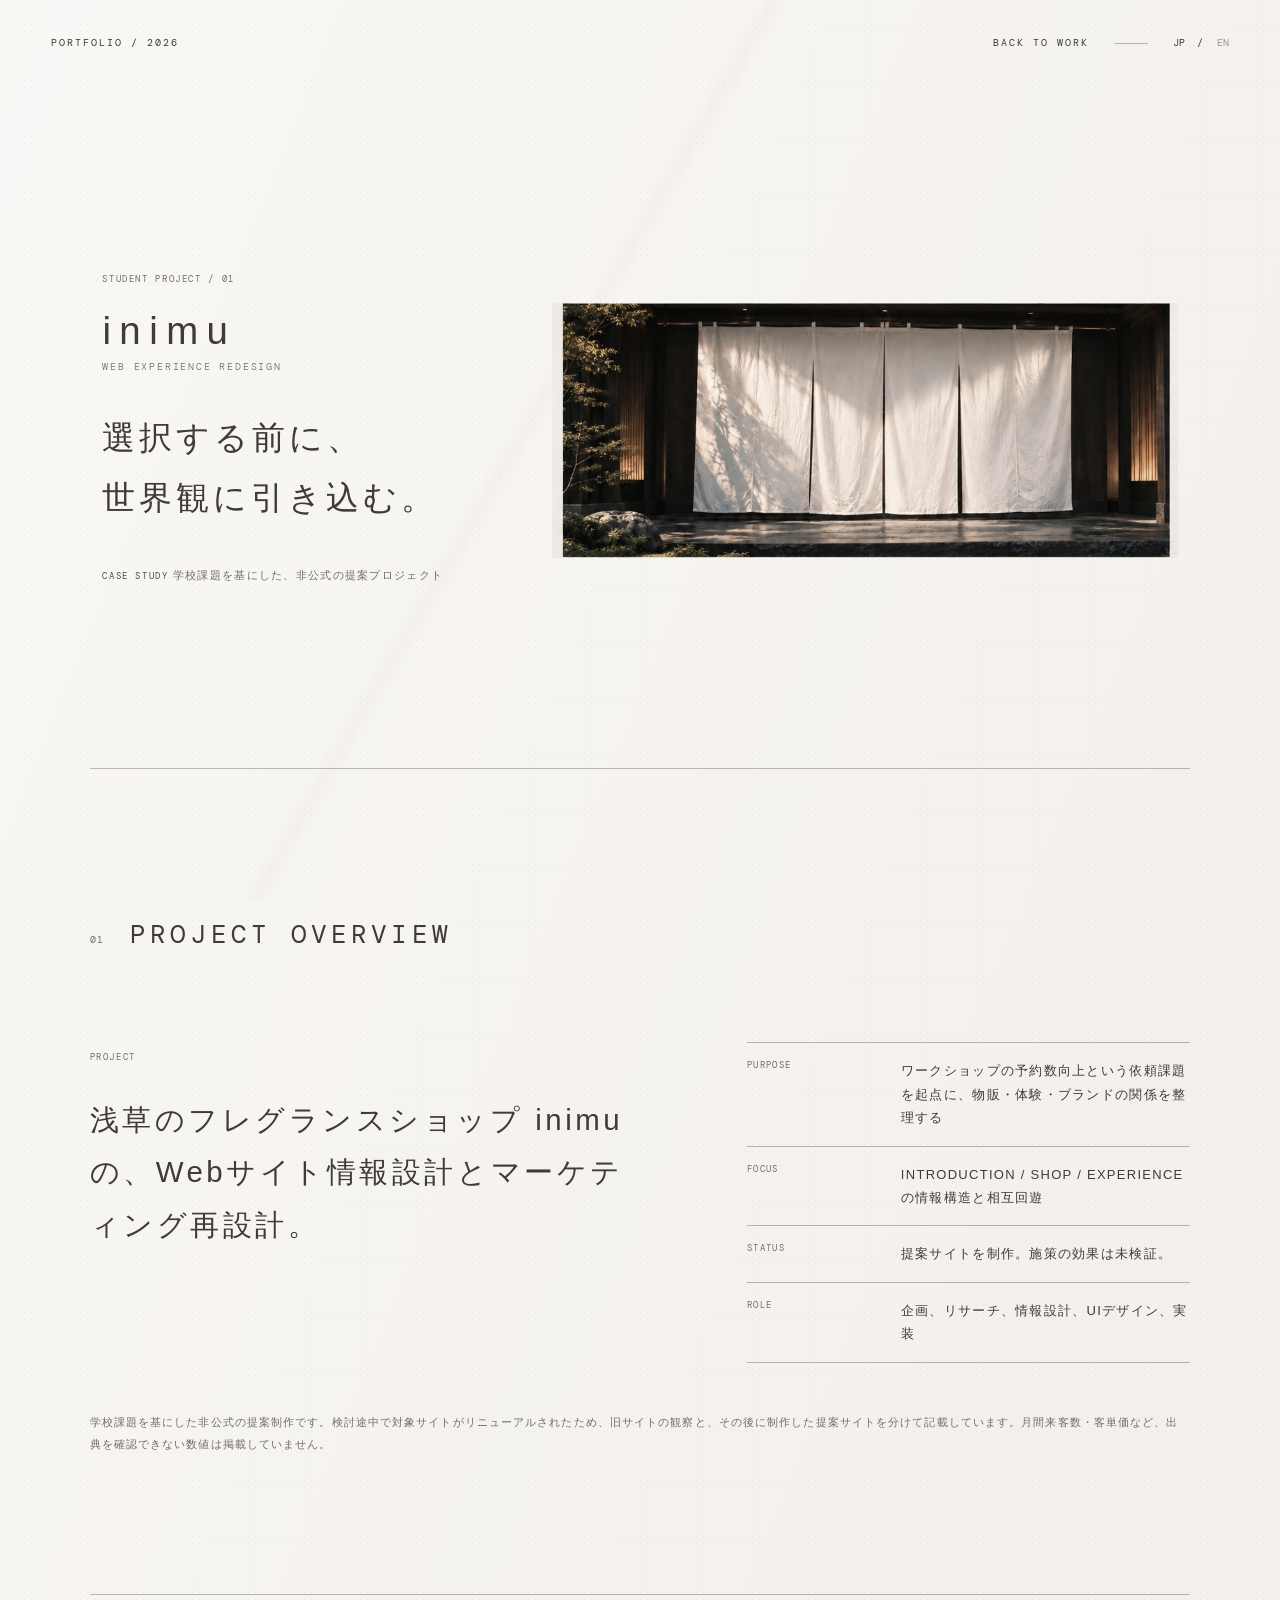
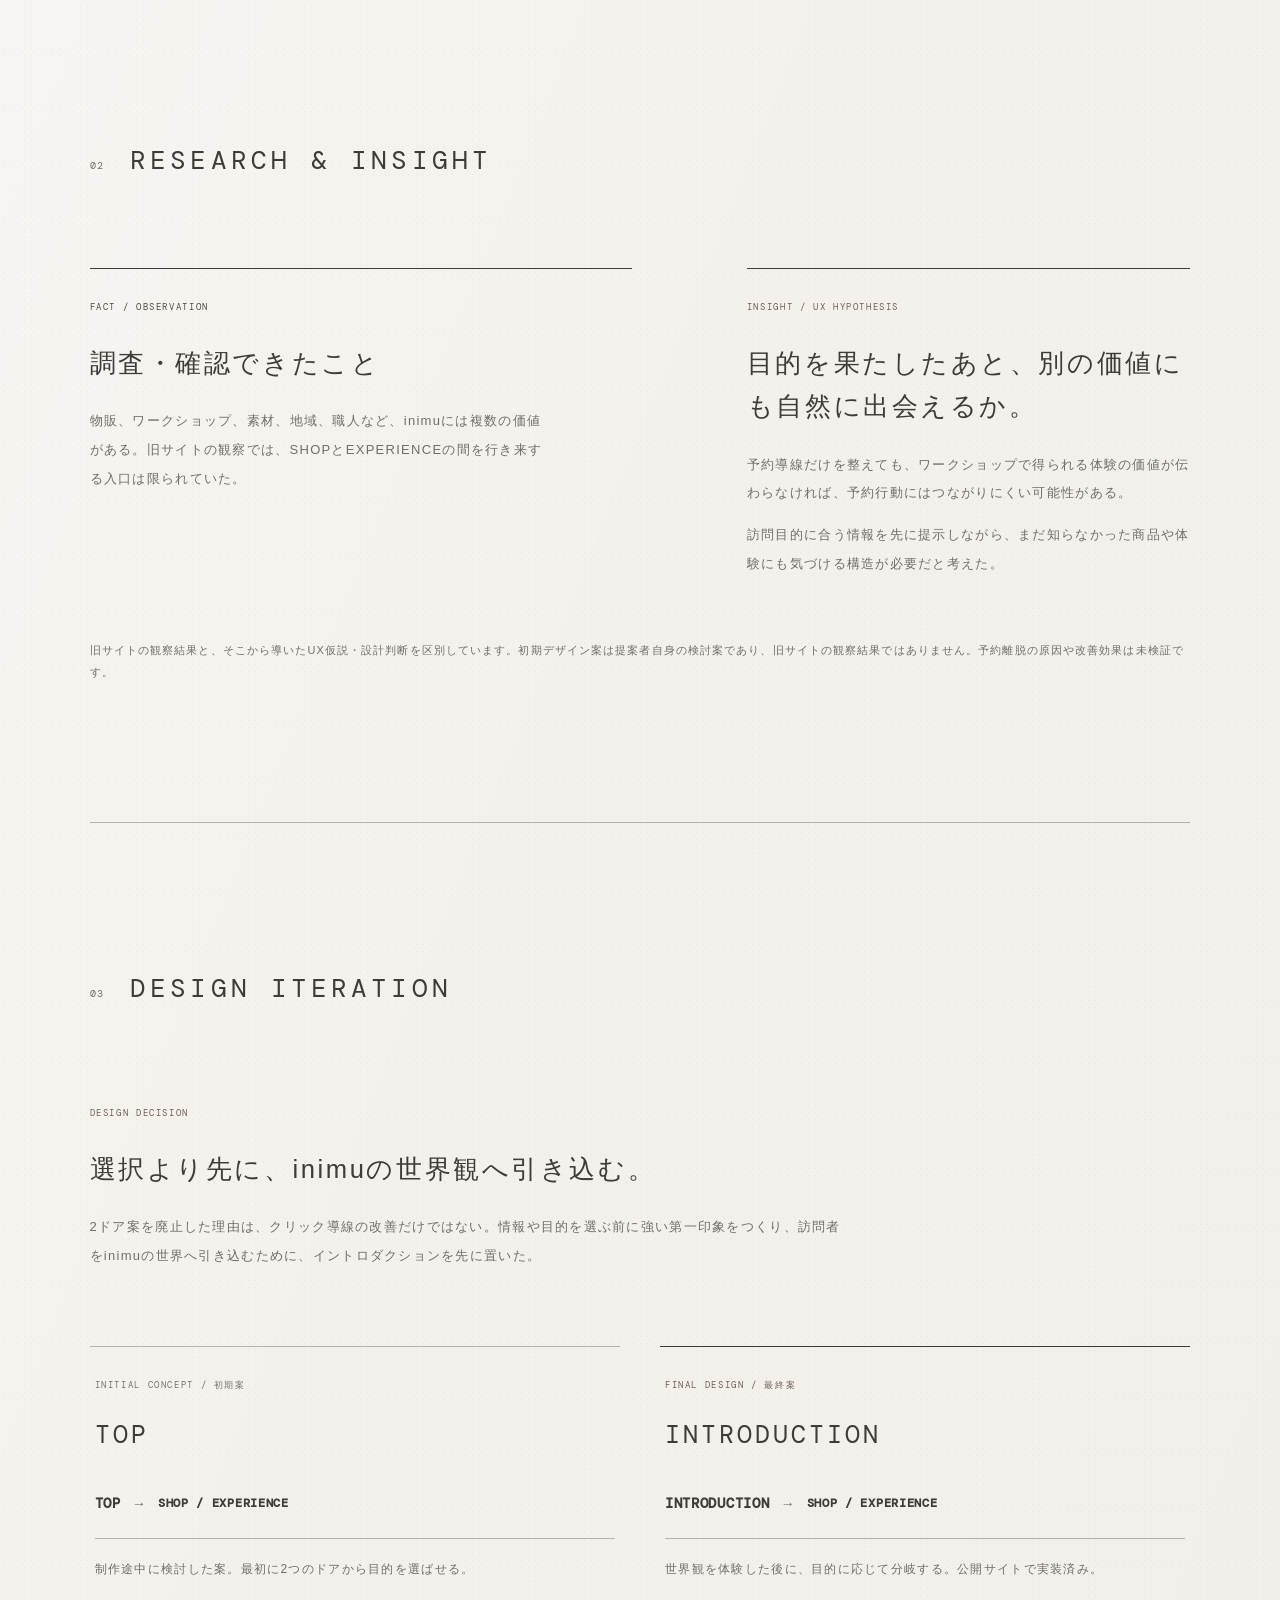
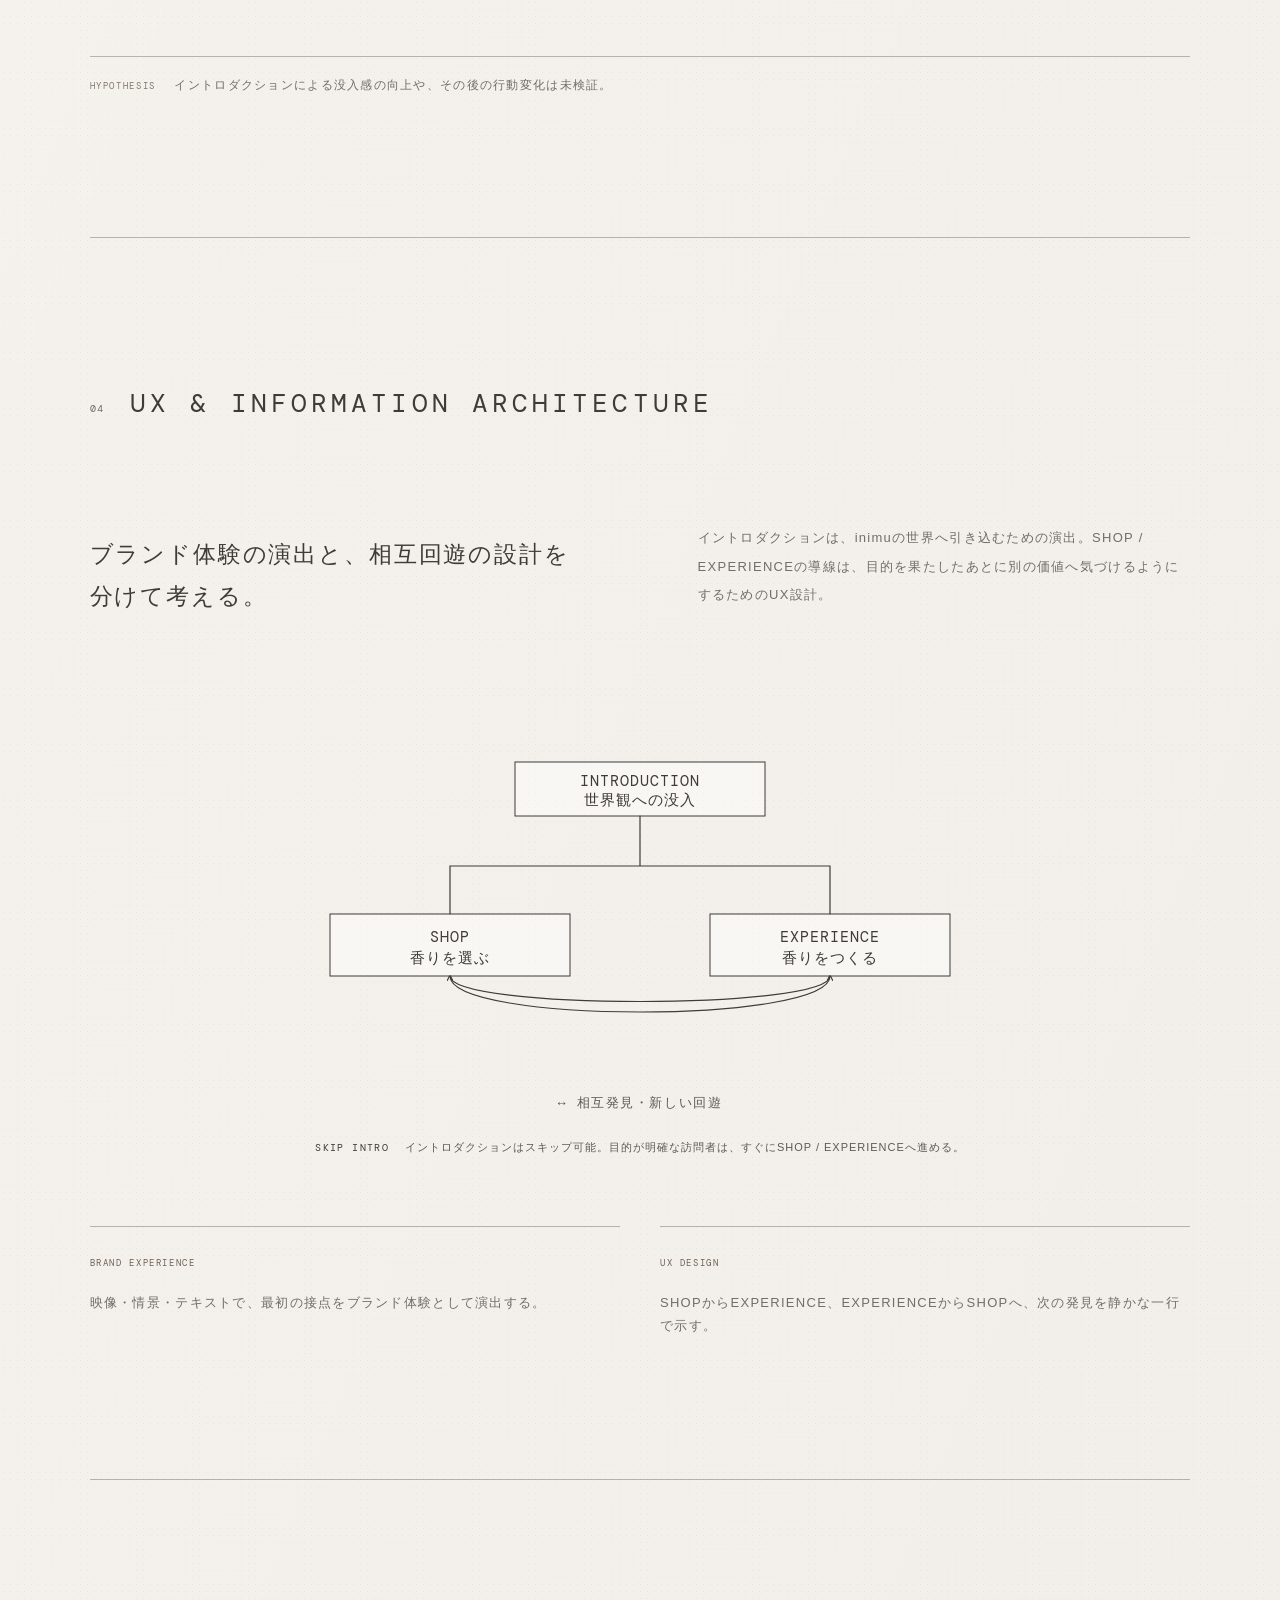
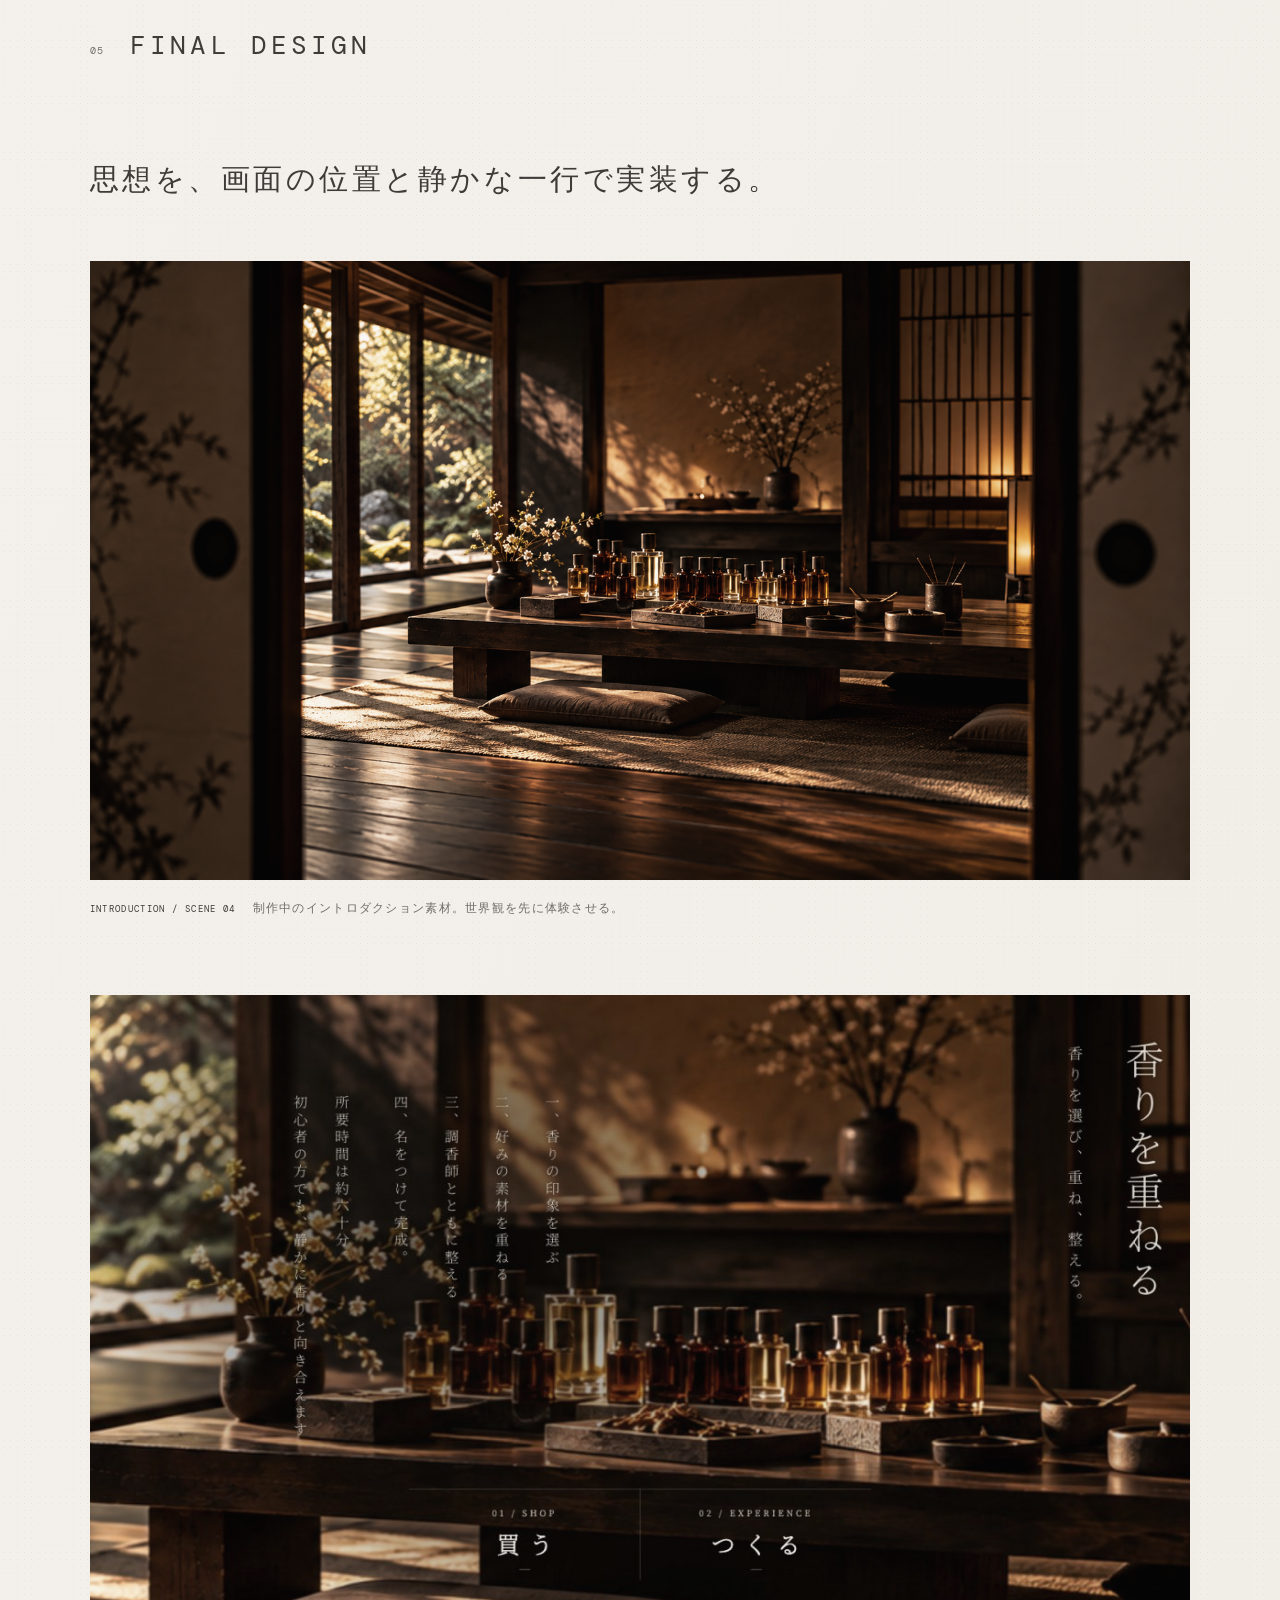
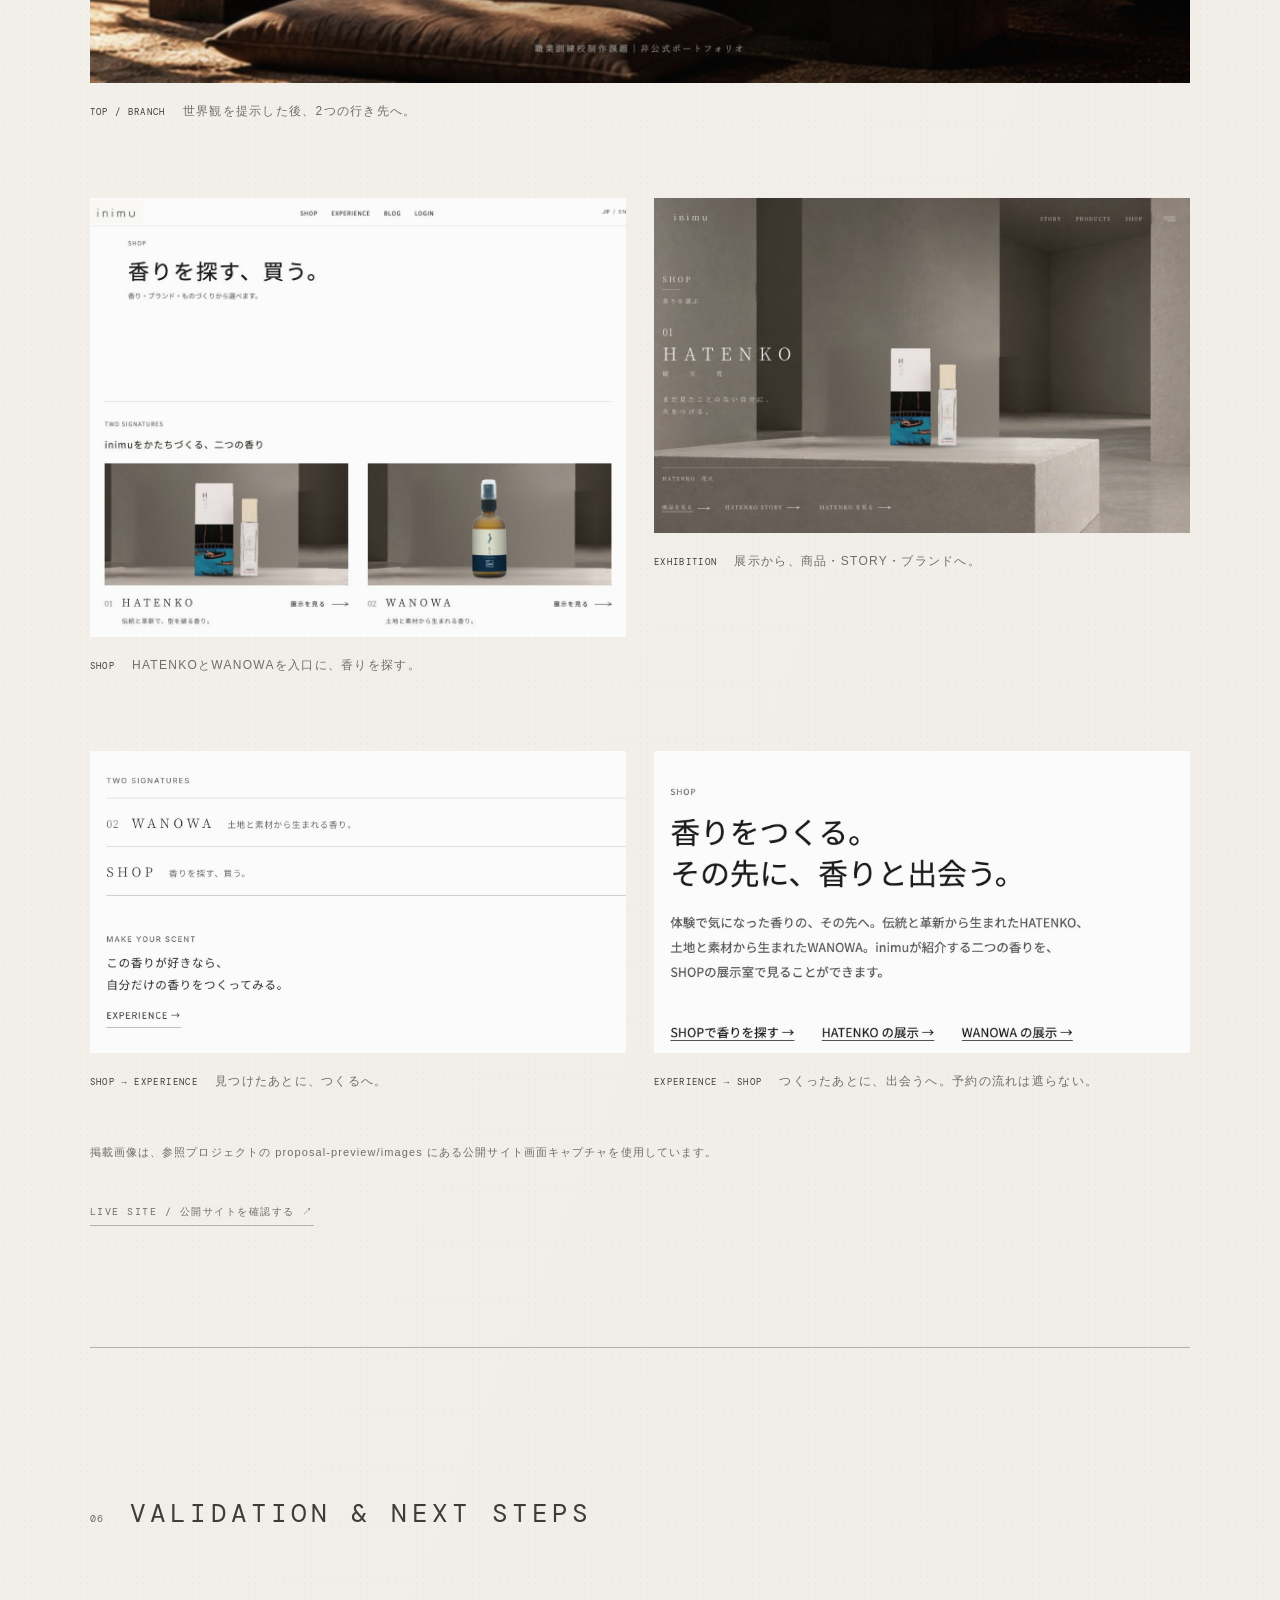
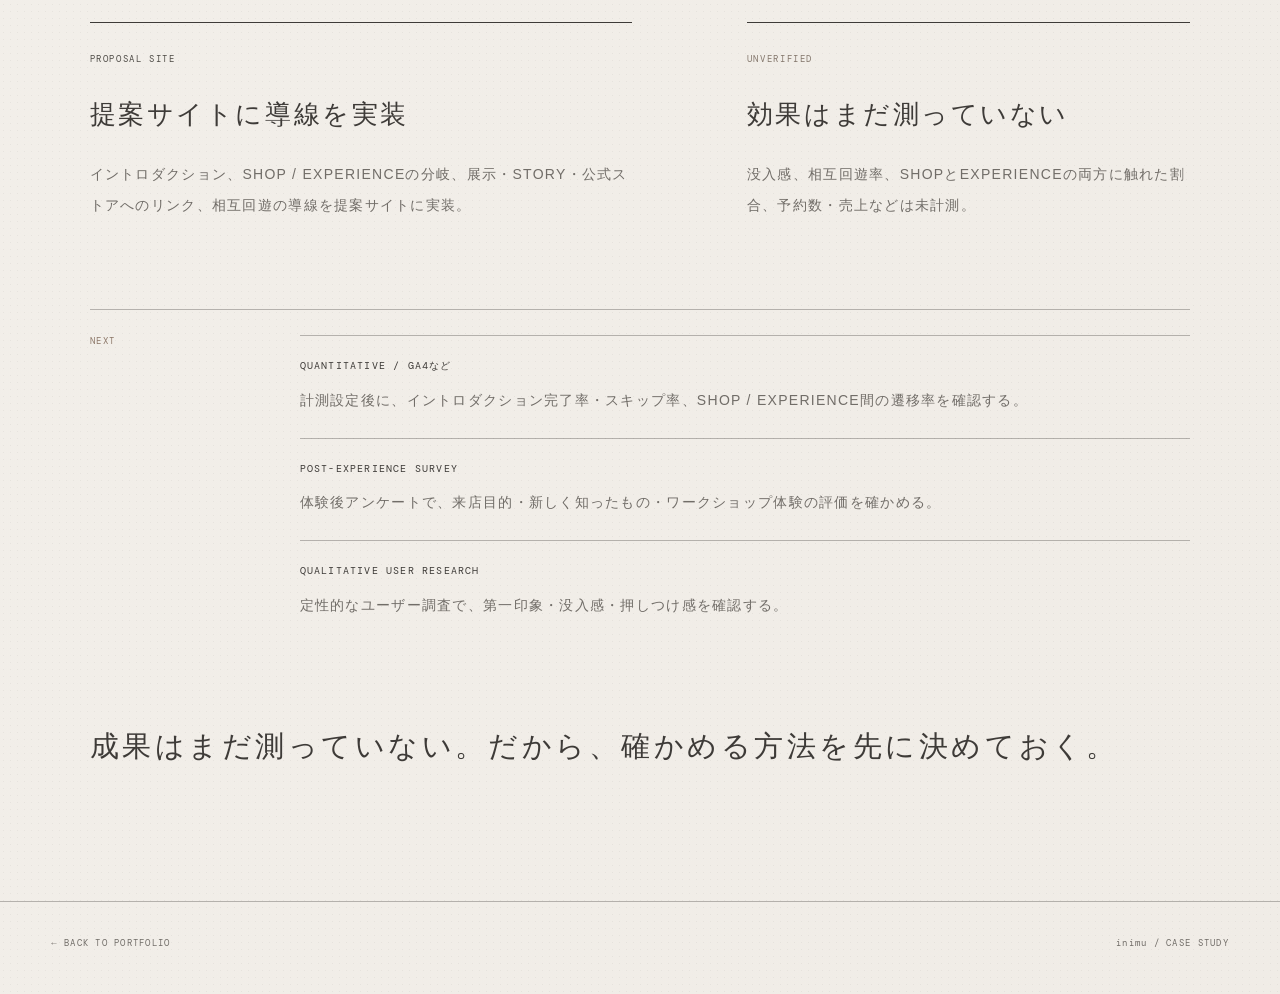
==== commit e76ca398: "Update inimu case study and The path status" ====
--- a/inimu.html
+++ b/inimu.html
@@ -40,7 +40,7 @@
           <div><dt data-i18n="fieldPurpose">PURPOSE</dt><dd data-i18n="purpose">体験の価値を伝え、予約につながる導線をつくる</dd></div>
           <div><dt>FOCUS</dt><dd data-i18n="focus">ブランド体験の演出 / SHOP・EXPERIENCEの相互回遊</dd></div>
           <div><dt>STATUS</dt><dd data-i18n="status">公開サイトで実装済み。効果は未検証。</dd></div>
-          <div><dt>ROLE / PERIOD</dt><dd data-i18n="unconfirmed">資料からは未確認</dd></div>
+          <div><dt>ROLE</dt><dd data-i18n="role">企画、リサーチ、情報設計、UIデザイン、実装</dd></div>
         </dl>
       </div>
       <p class="source-note" data-i18n="sourceNote">記載内容は、既存の企画提案書・公開サイト・リポジトリ内資料で確認できた範囲に限定しています。</p>
@@ -49,8 +49,8 @@
     <section class="case-section" aria-labelledby="research-title">
       <div class="section-heading"><span>02</span><h2 id="research-title">RESEARCH &amp; INSIGHT</h2></div>
       <div class="split-grid research-grid">
-        <div class="evidence-block"><span class="tag fact">FACT / OBSERVATION</span><h3 data-i18n="researchFactTitle">旧サイトで確認できたこと</h3><p data-i18n="researchFact">商品・体験・素材・地域・職人など、伝える価値が複数あった。提案書では、SHOPとEXPERIENCEの間に、もう一方へ進む入口が少ないと整理されている。</p><p class="evidence-note" data-i18n="researchFactNote">「見せる順番がずれている」は、ここから導いた分析上の評価であり、観察事実そのものではない。</p></div>
-        <div class="evidence-block"><span class="tag insight">INSIGHT / UX HYPOTHESIS</span><h3 data-i18n="researchInsightTitle">主役になった目的の外側へ、自然に気づけるか。</h3><p data-i18n="researchInsight">図と地は、見る対象と背景の関係を捉える知覚心理学の考え方。SHOPを目的に訪れた人にはSHOPが図となり、EXPERIENCEは地になりやすい可能性がある。</p><p data-i18n="researchInsightSecond">逆の場合も同じ。そこで、目的を達成した後にもう一方の価値へ気づける、控えめな導線を考えた。</p><p class="evidence-note" data-i18n="researchInsightNote">これは図と地の概念をUXへ応用した仮説であり、購買やページ遷移の変化を証明するものではない。</p></div>
+        <div class="evidence-block"><span class="tag fact">FACT / OBSERVATION</span><h3 data-i18n="researchFactTitle">旧サイトで確認できたこと</h3><p data-i18n="researchFact">商品・体験・素材・地域・職人など、伝える価値が複数あった。提案書では、SHOPとEXPERIENCEの間に、もう一方へ進む入口が少ないと整理されている。</p></div>
+        <div class="evidence-block"><span class="tag insight">INSIGHT / UX HYPOTHESIS</span><h3 data-i18n="researchInsightTitle">主役になった目的の外側へ、自然に気づけるか。</h3><p data-i18n="researchInsight">図と地は、見る対象と背景の関係を捉える知覚心理学の考え方。SHOPを目的に訪れた人にはSHOPが図となり、EXPERIENCEは地になりやすい可能性がある。</p><p data-i18n="researchInsightSecond">逆の場合も同じ。そこで、目的を達成した後にもう一方の価値へ気づける、控えめな導線を考えた。</p></div>
       </div>
       <p class="quiet-note" data-i18n="researchNote">旧サイトの確認内容と、そこからの分析・仮説を分けて記載しています。実物の旧サイト画面や当時のワイヤーフレームは再現していません。</p>
     </section>
@@ -119,5 +119,50 @@
     </section>
   </main>
   <footer class="detail-footer"><a href="./index.html">← BACK TO PORTFOLIO</a><span>inimu / CASE STUDY</span></footer>
+  <script>
+    (() => {
+      const editorial = {
+        ja: {
+          overviewFact: '学校課題を基にした、非公式の提案プロジェクト',
+          role: '企画、リサーチ、情報設計、UIデザイン、実装',
+          overviewLead: '浅草のフレグランスショップ inimu の、Webサイト情報設計とマーケティング再設計。',
+          purpose: 'ワークショップの予約数向上という依頼課題を起点に、物販・体験・ブランドの関係を整理する',
+          focus: 'INTRODUCTION / SHOP / EXPERIENCEの情報構造と相互回遊',
+          status: '提案サイトを制作。施策の効果は未検証。',
+          sourceNote: '学校課題を基にした非公式の提案制作です。検討途中で対象サイトがリニューアルされたため、旧サイトの観察と、その後に制作した提案サイトを分けて記載しています。月間来客数・客単価など、出典を確認できない数値は掲載していません。',
+          researchFactTitle: '調査・確認できたこと',
+          researchFact: '物販、ワークショップ、素材、地域、職人など、inimuには複数の価値がある。旧サイトの観察では、SHOPとEXPERIENCEの間を行き来する入口は限られていた。',
+          researchFactNote: 'ここで述べているのは、提案書と当時確認できたサイト情報に基づく観察です。予約離脱の原因や数値的な傾向を示すものではありません。',
+          researchInsightTitle: '目的を果たしたあと、別の価値にも自然に出会えるか。',
+          researchInsight: '予約導線だけを整えても、ワークショップで得られる体験の価値が伝わらなければ、予約行動にはつながりにくい可能性がある。',
+          researchInsightSecond: '訪問目的に合う情報を先に提示しながら、まだ知らなかった商品や体験にも気づける構造が必要だと考えた。',
+          researchInsightNote: 'これは調査事実ではなく、観察から導いたUX仮説です。予約数・購買・ページ遷移の改善効果を検証したものではありません。',
+          researchNote: '旧サイトの観察結果と、そこから導いたUX仮説・設計判断を区別しています。初期デザイン案は提案者自身の検討案であり、旧サイトの観察結果ではありません。予約離脱の原因や改善効果は未検証です。'
+        },
+        en: {
+          overviewFact: 'An unofficial proposal project based on a school assignment',
+          role: 'Planning, research, information architecture, UI design, and implementation',
+          overviewLead: 'Information architecture and marketing redesign for inimu, a fragrance shop in Asakusa.',
+          purpose: 'Starting from the brief to increase workshop reservations, clarify the roles of retail, experience, and brand.',
+          focus: 'INTRODUCTION / SHOP / EXPERIENCE information structure and cross-discovery',
+          status: 'Proposal site produced. Effects remain unverified.',
+          sourceNote: 'This is an unofficial proposal based on a school assignment. The subject site was renewed during the project, so observations of the previous site are separated from the proposal site created afterward. No monthly visitor or average-spend figures are included without a verifiable source.',
+          researchFactTitle: 'What the research and review confirmed',
+          researchFact: 'inimu had several values to communicate: retail, workshops, materials, place, and makers. In the previous-site review, pathways between SHOP and EXPERIENCE were limited.',
+          researchFactNote: 'These are observations based on the proposal and the site available at the time—not evidence of reservation drop-off or quantified behavior.',
+          researchInsightTitle: 'After fulfilling an initial purpose, can visitors discover another value naturally?',
+          researchInsight: 'Improving the reservation path alone may not lead to action if the value of the workshop experience is not communicated clearly.',
+          researchInsightSecond: 'The structure should answer the visitor’s immediate purpose while allowing products or experiences they did not yet know about to surface.',
+          researchInsightNote: 'This is a UX hypothesis derived from observation, not a measured result. No improvement in reservations, purchases, or page transitions has been verified.',
+          researchNote: 'Previous-site observations are separated from the UX hypotheses and design judgments derived from them. The initial design concept was the proposer’s own exploration, not an observation of the previous site. Reservation drop-off and improvement effects remain unverified.'
+        }
+      };
+      const applyEditorial = () => {
+        const lang = document.documentElement.lang === 'en' ? 'en' : 'ja';
+        Object.entries(editorial[lang]).forEach(([key, value]) => document.querySelectorAll(`[data-i18n="${key}"]`).forEach(el => { el.innerHTML = value; }));
+      };
+      window.addEventListener('DOMContentLoaded', () => { applyEditorial(); document.querySelectorAll('.locale').forEach(btn => btn.addEventListener('click', () => setTimeout(applyEditorial, 0))); });
+    })();
+  </script>
 </body>
 </html>
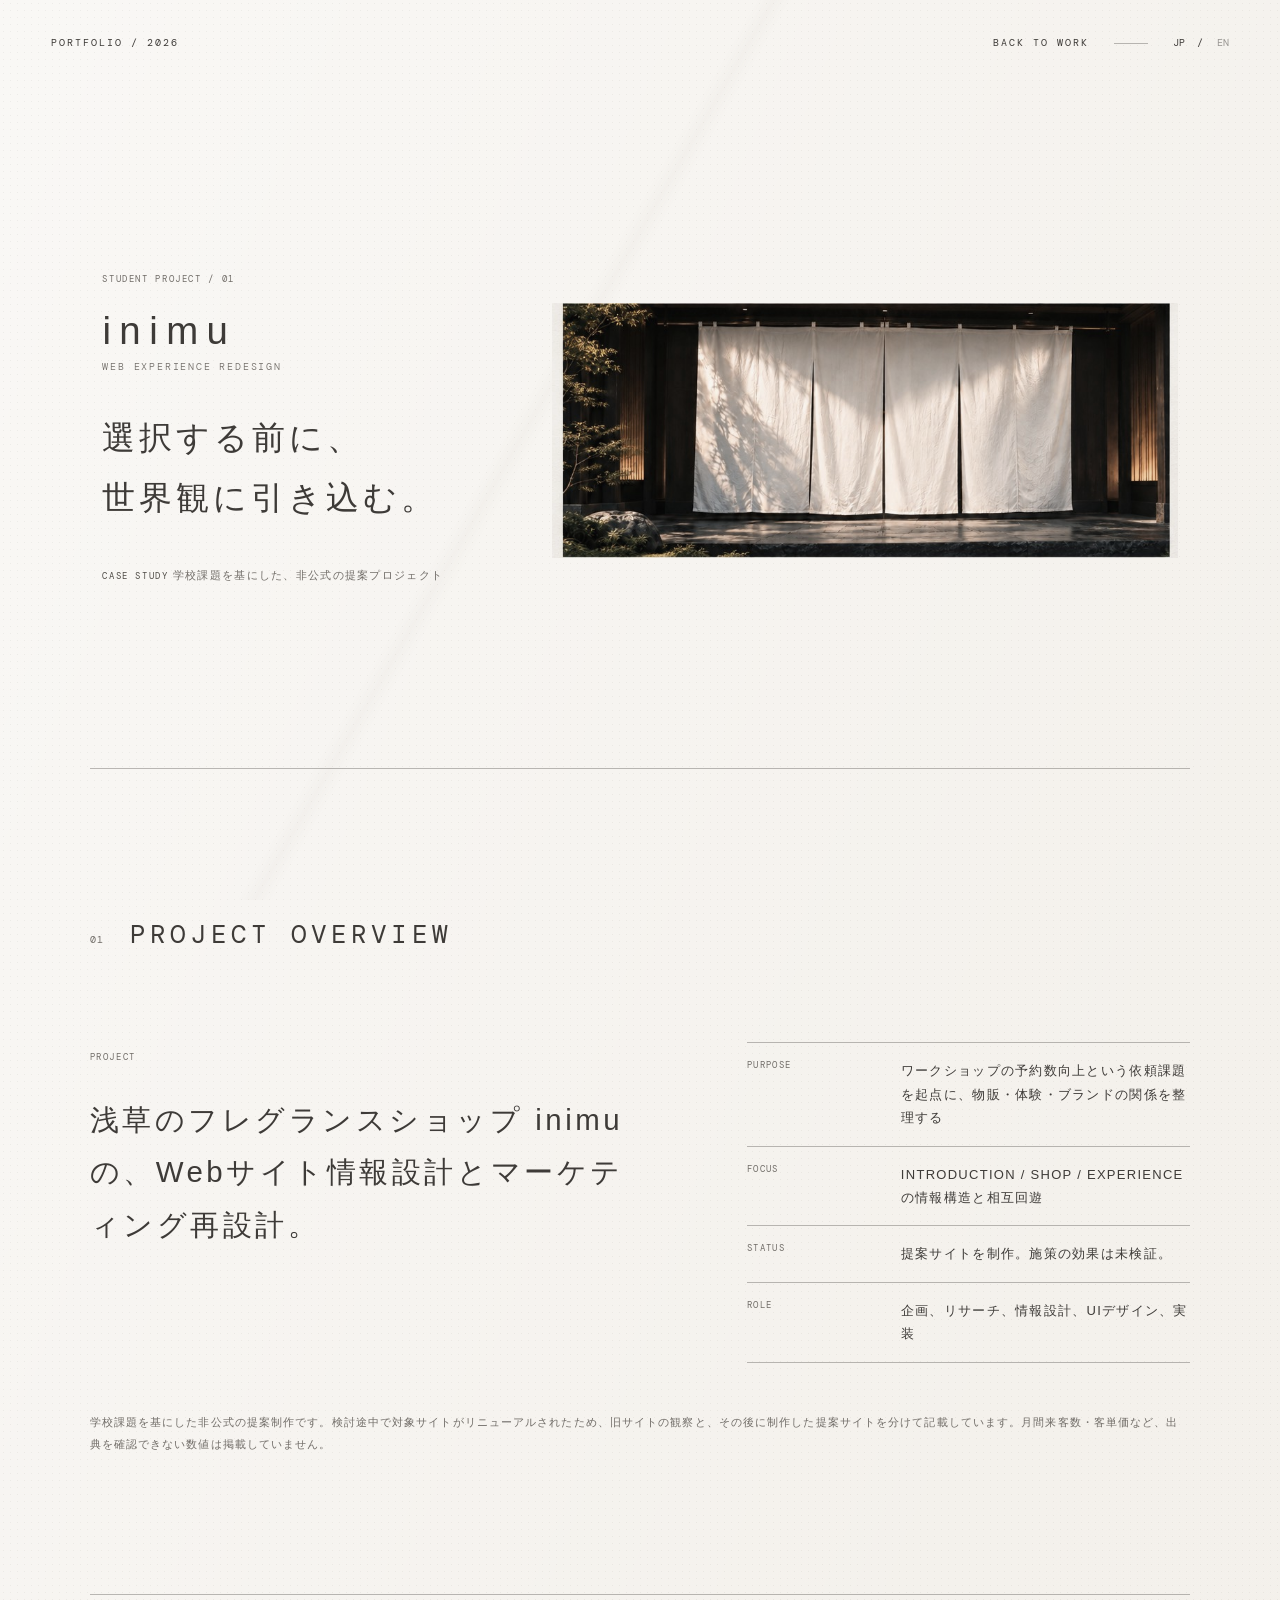
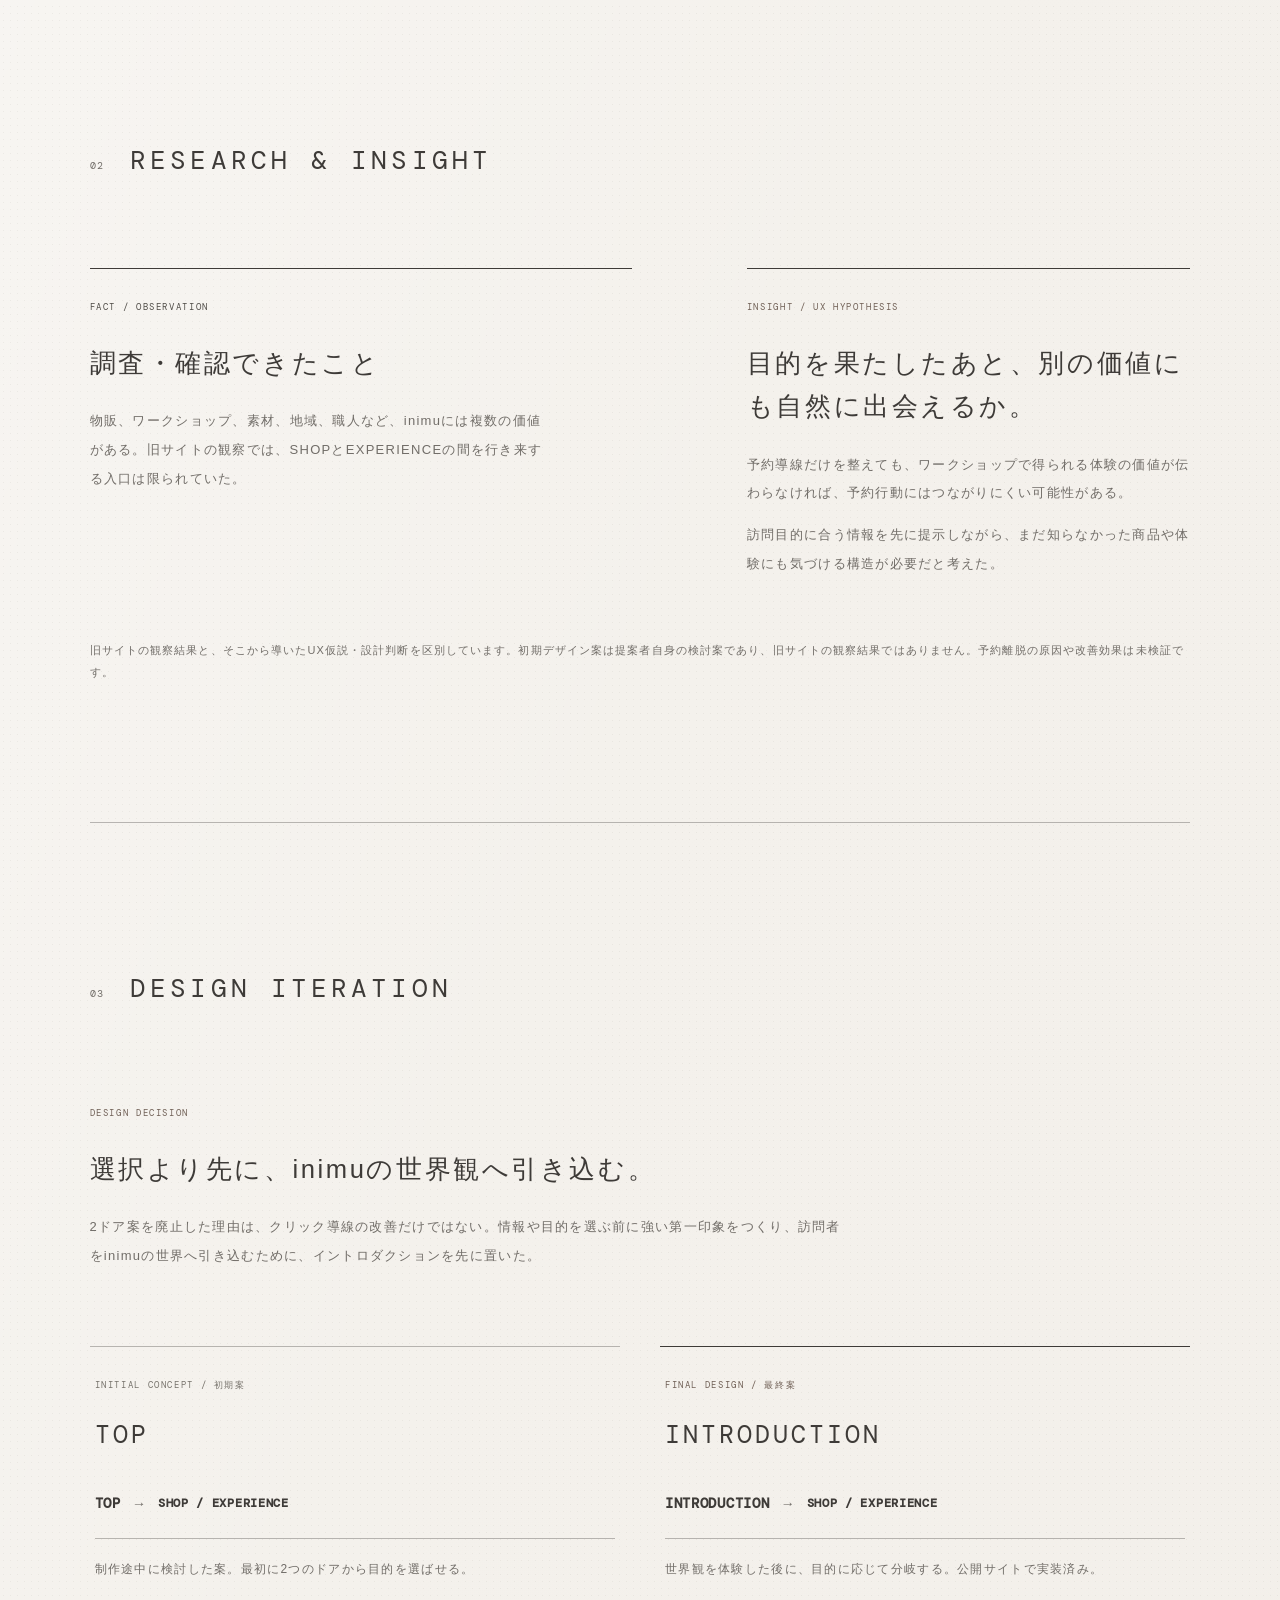
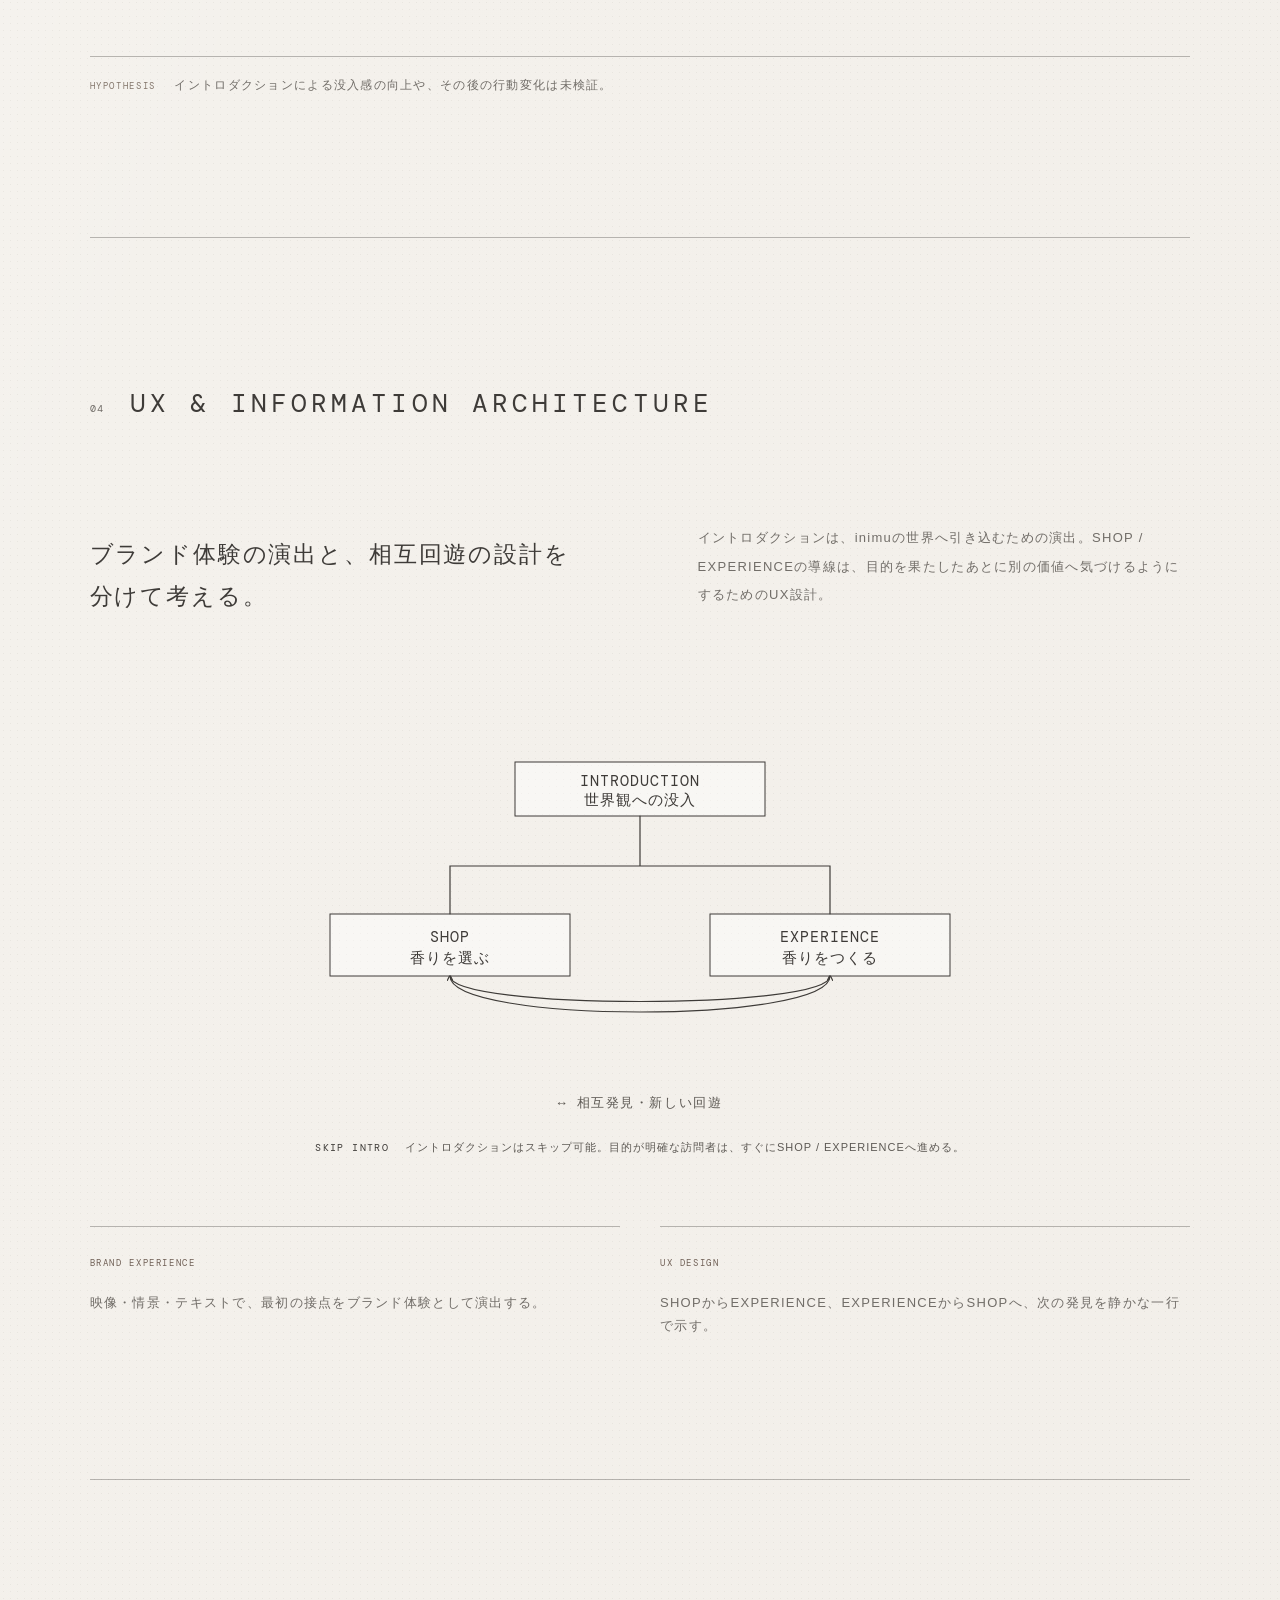
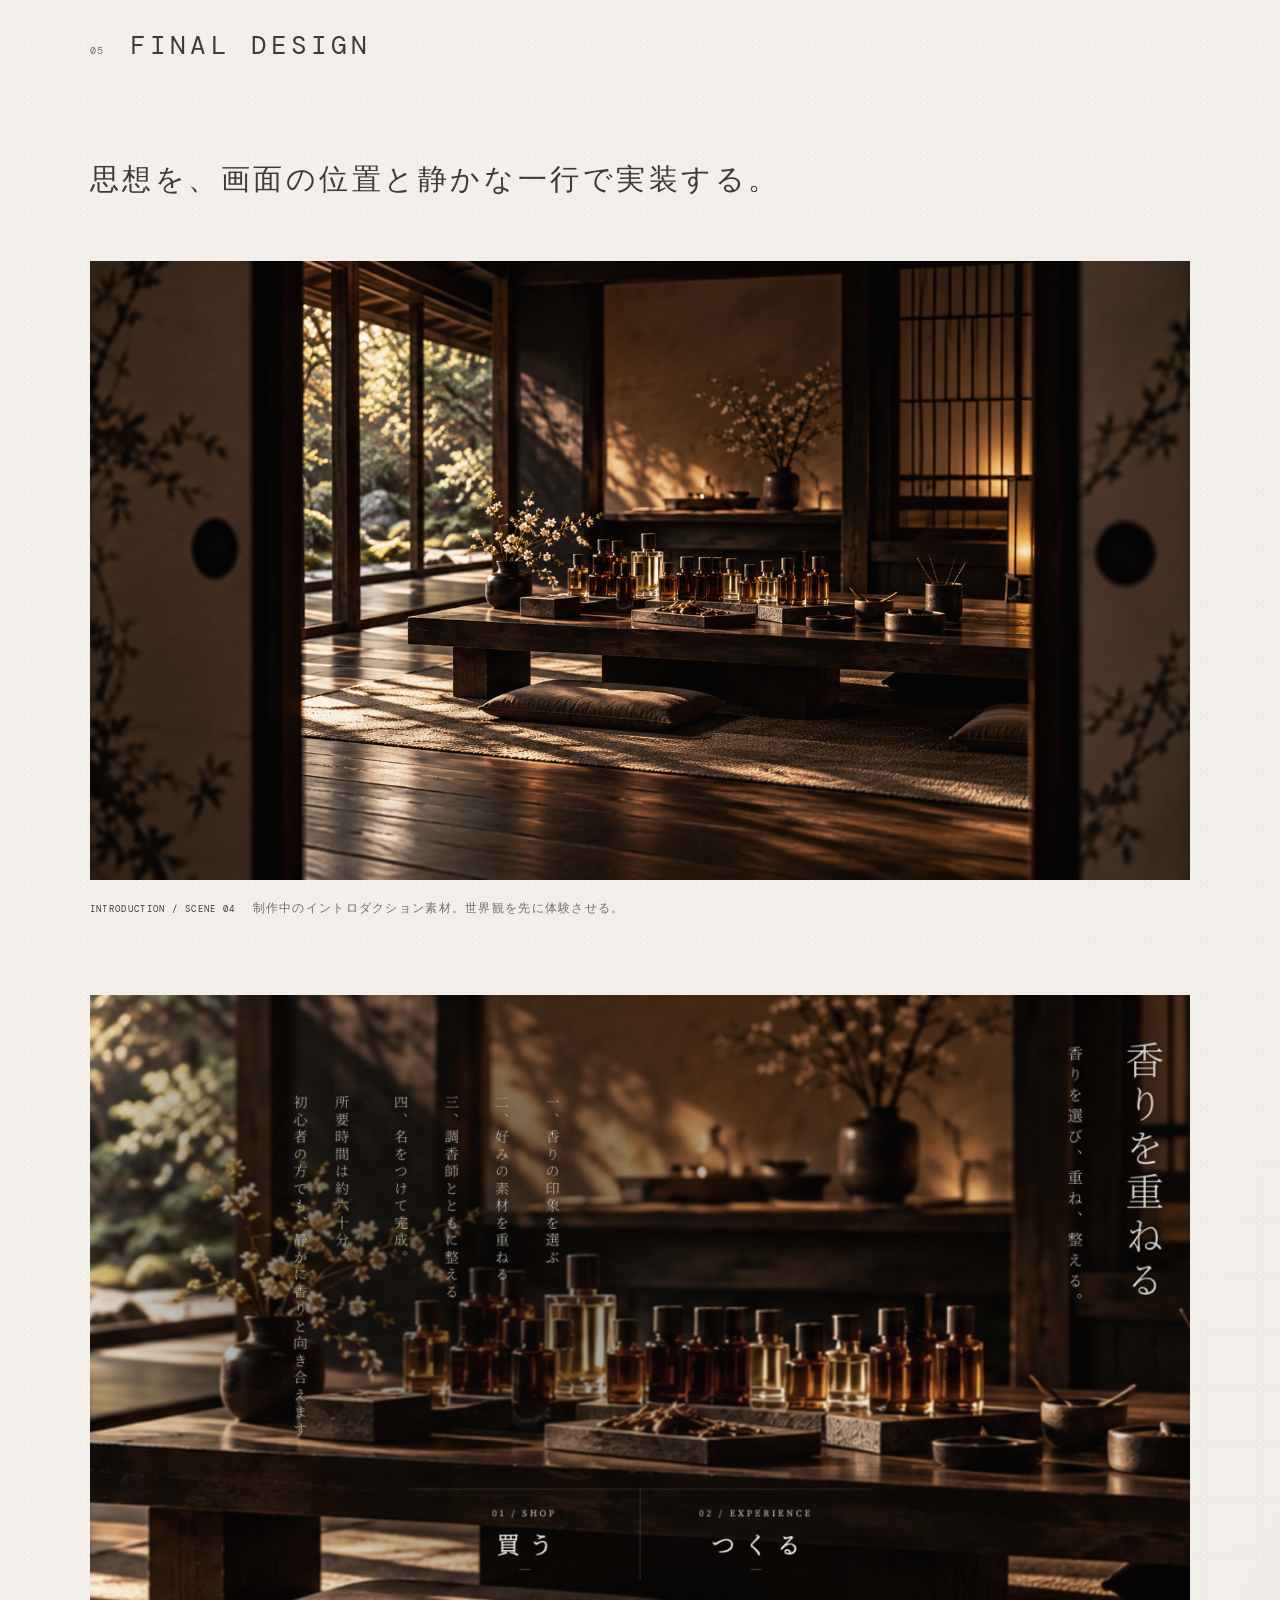
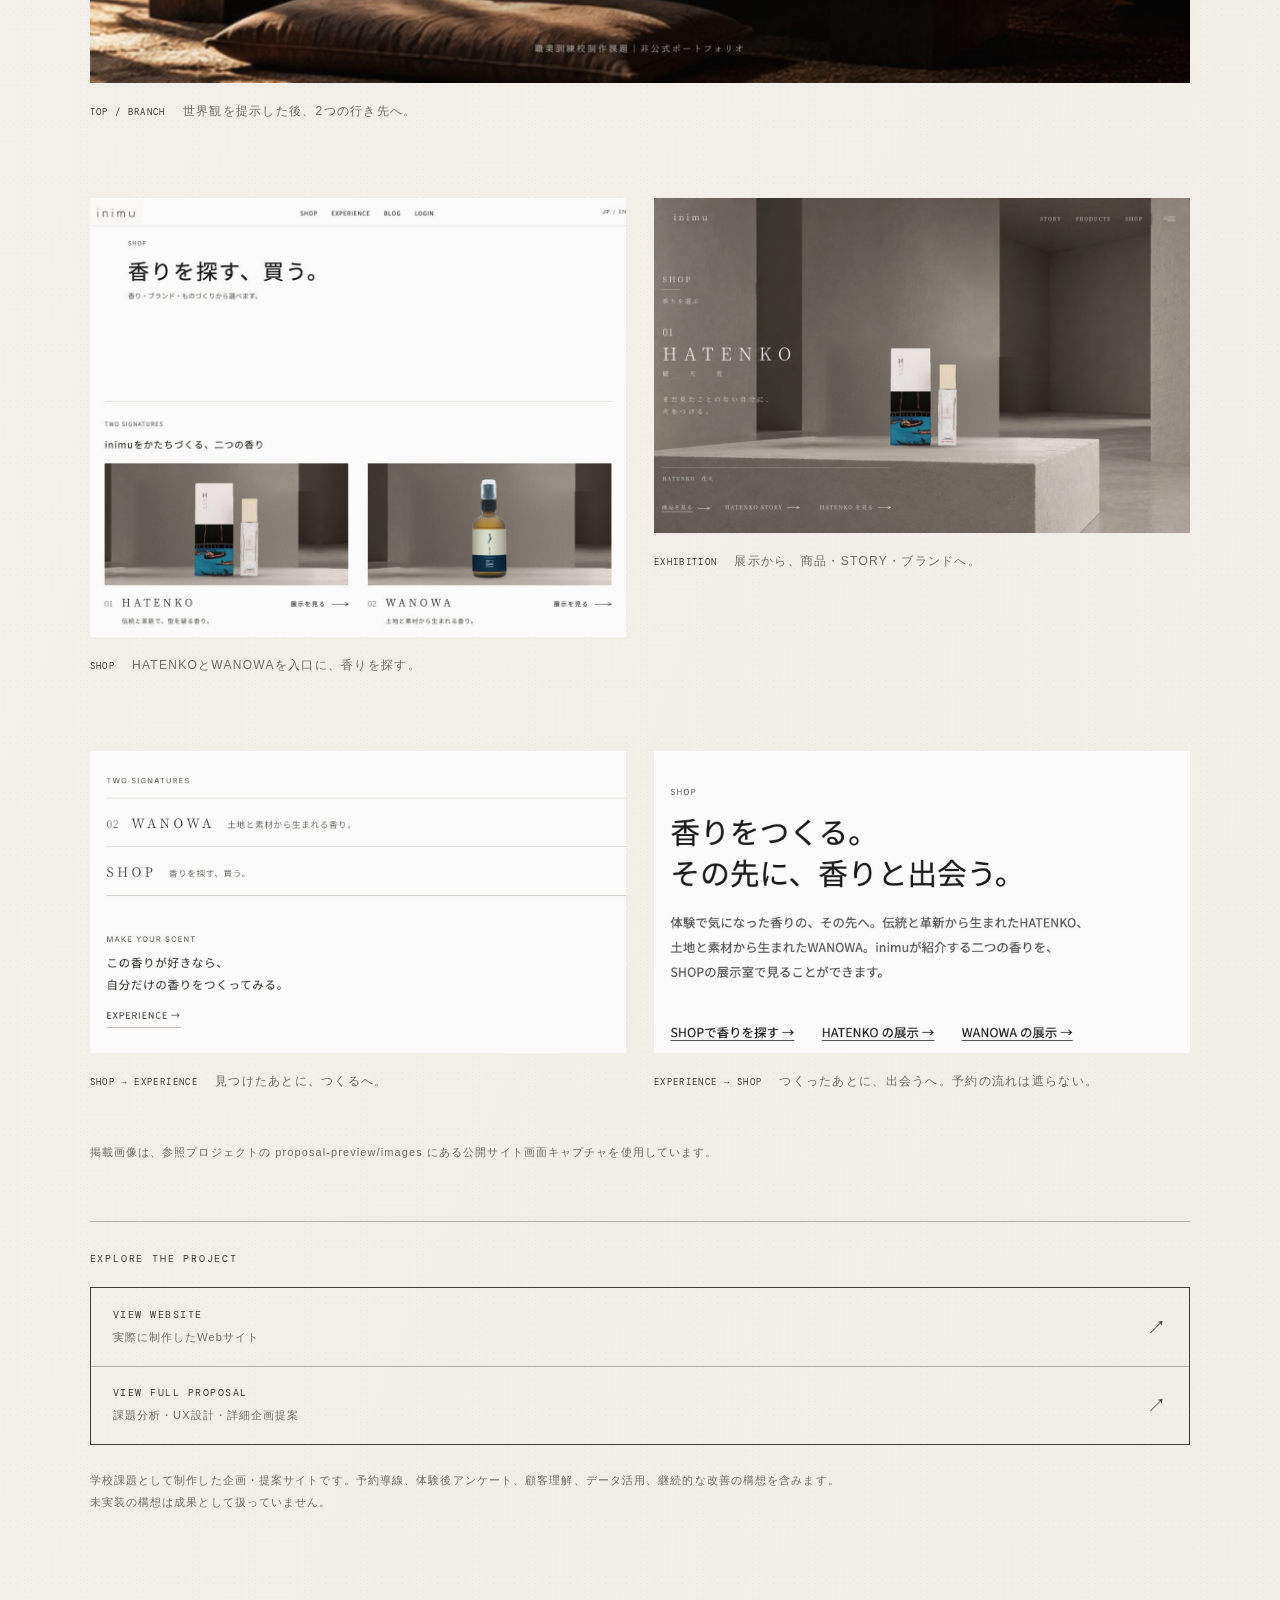
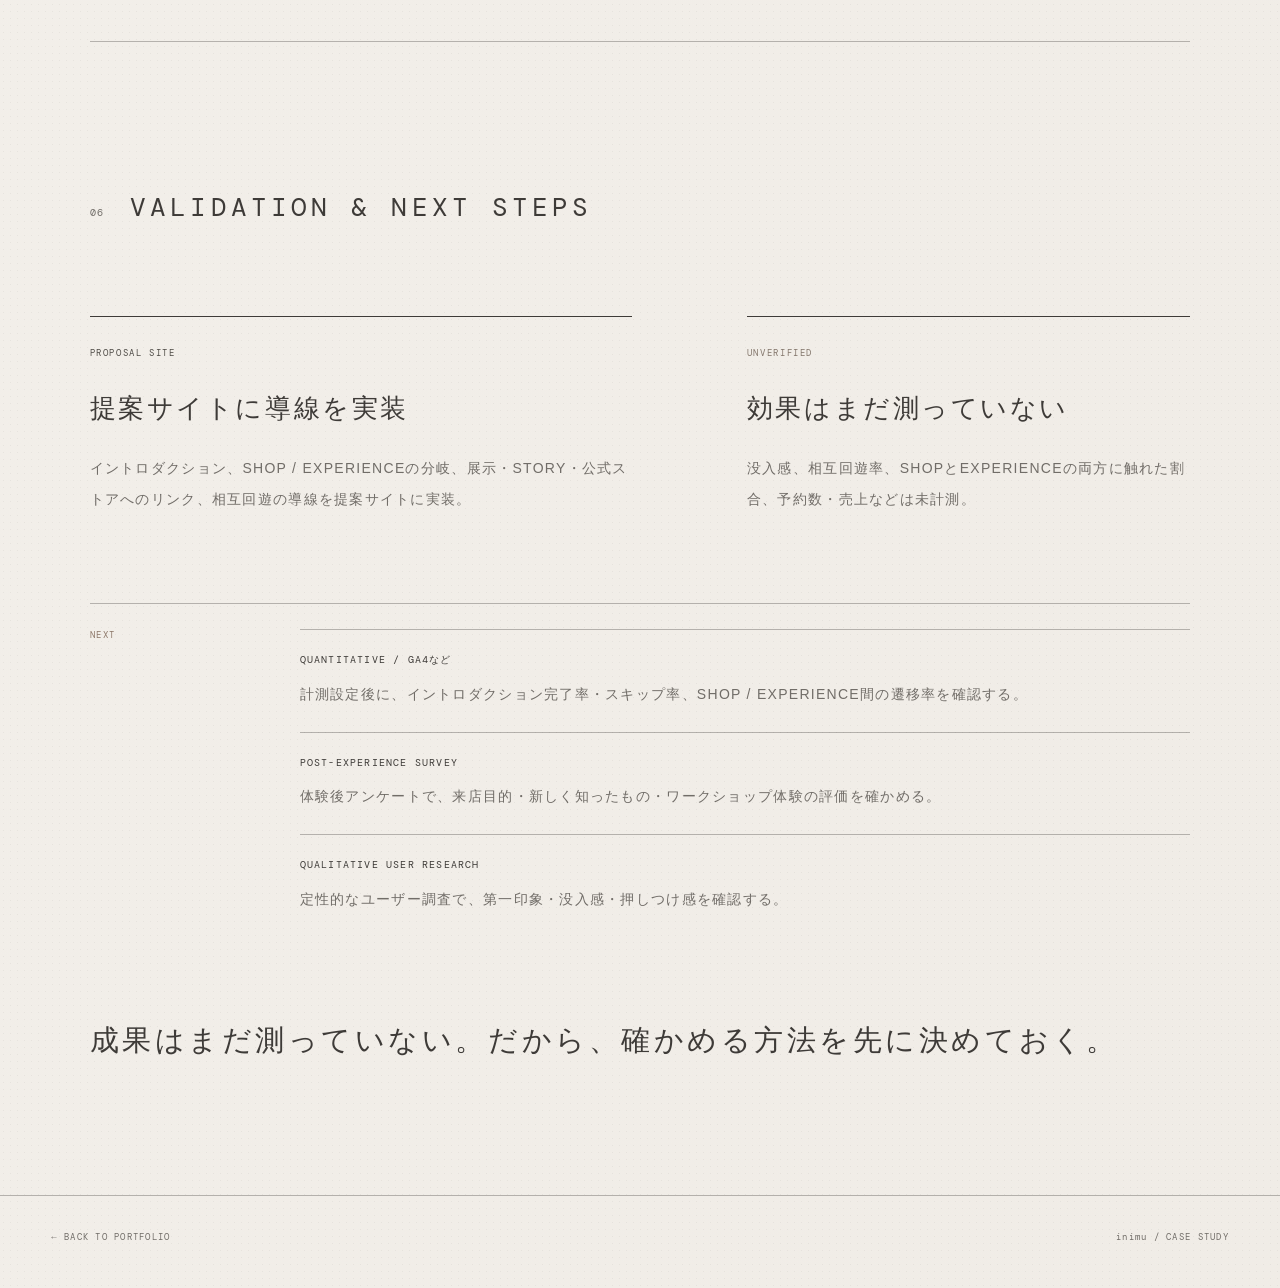
==== commit ce61b3db: "Refine portfolio content and project links" ====
--- a/inimu.html
+++ b/inimu.html
@@ -105,7 +105,18 @@
         <figure class="screen loop-screen"><img src="assets/inimu/site-experience-to-shop.jpg" alt="EXPERIENCEからSHOPへの導線"><figcaption><b>EXPERIENCE → SHOP</b><span data-i18n="screenExpToShop">つくったあとに、出会うへ。予約の流れは遮らない。</span></figcaption></figure>
       </div>
       <p class="source-note" data-i18n="finalNote">掲載画像は画面キャプチャと制作中のScene 04素材です。実際の操作体験は公開サイトで確認できます。</p>
-      <p class="live-site"><a href="https://jasminbb564bb-cell.github.io/inimu-workshop/" target="_blank" rel="noopener" data-i18n="liveSite">LIVE SITE / 公開サイトを確認する ↗</a></p>
+      <div class="project-explore" aria-labelledby="explore-project-title">
+        <p class="explore-label" id="explore-project-title">EXPLORE THE PROJECT</p>
+        <div class="explore-links">
+          <a href="https://jasminbb564bb-cell.github.io/inimu-workshop/" target="_blank" rel="noopener noreferrer">
+            <span class="explore-link-copy"><strong data-i18n="liveSite">VIEW WEBSITE</strong><small data-i18n="liveSiteNote">実際に制作したWebサイト</small></span><span class="explore-arrow" aria-hidden="true">↗</span>
+          </a>
+          <a href="https://jasminbb564bb-cell.github.io/inimu-workshop/proposal-preview/" target="_blank" rel="noopener noreferrer">
+            <span class="explore-link-copy"><strong data-i18n="fullProposal">VIEW FULL PROPOSAL</strong><small data-i18n="fullProposalNote">課題分析・UX設計・詳細企画提案</small></span><span class="explore-arrow" aria-hidden="true">↗</span>
+          </a>
+        </div>
+        <p class="explore-note" data-i18n="exploreNote">学校課題として制作した企画・提案サイトです。予約導線、体験後アンケート、顧客理解、データ活用、継続的な改善の構想を含みます。未実装の構想は成果として扱っていません。</p>
+      </div>
     </section>
 
     <section class="case-section validation-section" aria-labelledby="validation-title">
@@ -137,7 +148,9 @@
           researchInsight: '予約導線だけを整えても、ワークショップで得られる体験の価値が伝わらなければ、予約行動にはつながりにくい可能性がある。',
           researchInsightSecond: '訪問目的に合う情報を先に提示しながら、まだ知らなかった商品や体験にも気づける構造が必要だと考えた。',
           researchInsightNote: 'これは調査事実ではなく、観察から導いたUX仮説です。予約数・購買・ページ遷移の改善効果を検証したものではありません。',
-          researchNote: '旧サイトの観察結果と、そこから導いたUX仮説・設計判断を区別しています。初期デザイン案は提案者自身の検討案であり、旧サイトの観察結果ではありません。予約離脱の原因や改善効果は未検証です。'
+          researchNote: '旧サイトの観察結果と、そこから導いたUX仮説・設計判断を区別しています。初期デザイン案は提案者自身の検討案であり、旧サイトの観察結果ではありません。予約離脱の原因や改善効果は未検証です。',
+          liveSite: 'VIEW WEBSITE', liveSiteNote: '実際に制作したWebサイト', fullProposal: 'VIEW FULL PROPOSAL', fullProposalNote: '課題分析・UX設計・詳細企画提案',
+          exploreNote: '学校課題として制作した企画・提案サイトです。予約導線、体験後アンケート、顧客理解、データ活用、継続的な改善の構想を含みます。未実装の構想は成果として扱っていません。'
         },
         en: {
           overviewFact: 'An unofficial proposal project based on a school assignment',
@@ -154,7 +167,9 @@
           researchInsight: 'Improving the reservation path alone may not lead to action if the value of the workshop experience is not communicated clearly.',
           researchInsightSecond: 'The structure should answer the visitor’s immediate purpose while allowing products or experiences they did not yet know about to surface.',
           researchInsightNote: 'This is a UX hypothesis derived from observation, not a measured result. No improvement in reservations, purchases, or page transitions has been verified.',
-          researchNote: 'Previous-site observations are separated from the UX hypotheses and design judgments derived from them. The initial design concept was the proposer’s own exploration, not an observation of the previous site. Reservation drop-off and improvement effects remain unverified.'
+          researchNote: 'Previous-site observations are separated from the UX hypotheses and design judgments derived from them. The initial design concept was the proposer’s own exploration, not an observation of the previous site. Reservation drop-off and improvement effects remain unverified.',
+          liveSite: 'VIEW WEBSITE', liveSiteNote: 'The website produced for this project', fullProposal: 'VIEW FULL PROPOSAL', fullProposalNote: 'Brief analysis, UX design, and detailed proposal',
+          exploreNote: 'This is a proposal site created as a school project. The full proposal includes reservation-flow considerations, post-experience surveys, customer understanding, data use, and continuous-improvement ideas. Unimplemented ideas are not presented as outcomes.'
         }
       };
       const applyEditorial = () => {
--- a/inimu.css
+++ b/inimu.css
@@ -14,8 +14,8 @@
 @media(max-width:700px){.detail-hero{display:flex}}
 .validation-section .validation-grid p{font-size:14px}.validation-section .next-steps{align-items:start}.validation-plans{display:grid;gap:22px}.validation-plans>div{padding-top:14px;border-top:1px solid var(--line)}.validation-plans b{font:400 10px "DM Mono",monospace;letter-spacing:.12em;color:var(--ink)}.validation-plans p{margin:7px 0 0;font-size:14px;line-height:2.1;color:var(--muted)}
 @media(max-width:700px){.validation-section .validation-grid p,.validation-plans p{font-size:13px}.validation-plans{gap:18px}}
-.final-section .intro-screen img{aspect-ratio:16/9;object-fit:cover;object-position:center}.final-section .top-screen img{aspect-ratio:1200/750;object-fit:cover}.final-section .loop-screen img{aspect-ratio:1564/880;object-fit:contain;background:rgba(255,255,255,.25)}.live-site{margin:42px 0 0;font:400 10px "DM Mono",monospace;letter-spacing:.15em;color:var(--muted)}.live-site a{border-bottom:1px solid var(--line);padding-bottom:7px}.live-site a:hover{color:var(--ink)}
-@media(max-width:700px){.final-section .intro-screen img,.final-section .top-screen img,.final-section .loop-screen img{aspect-ratio:auto;object-fit:contain}.live-site{margin-top:32px;font-size:9px}}
+.final-section .intro-screen img{aspect-ratio:16/9;object-fit:cover;object-position:center}.final-section .top-screen img{aspect-ratio:1200/750;object-fit:cover}.final-section .loop-screen img{aspect-ratio:1564/880;object-fit:contain;background:rgba(255,255,255,.25)}.project-explore{margin:58px 0 0;padding-top:30px;border-top:1px solid var(--line)}.explore-label{margin:0 0 22px;font:400 10px "DM Mono",monospace;letter-spacing:.18em;color:var(--ink)}.explore-links{border:1px solid var(--ink)}.explore-links a{display:flex;align-items:center;justify-content:space-between;gap:24px;min-height:78px;padding:18px 22px;color:var(--ink)}.explore-links a+a{border-top:1px solid var(--line)}.explore-link-copy{display:flex;flex-direction:column;gap:7px}.explore-link-copy strong{font:400 10px "DM Mono",monospace;letter-spacing:.15em}.explore-link-copy small{font-family:"Yu Gothic","Hiragino Kaku Gothic ProN",sans-serif;font-size:11px;line-height:1.7;letter-spacing:.1em;color:var(--muted)}.explore-arrow{font:300 19px "Yu Gothic",sans-serif;line-height:1;color:var(--ink);flex:0 0 auto}.explore-links a:hover{background:rgba(255,255,255,.16)}.explore-note{max-width:760px;margin:24px 0 0;color:var(--muted);font-size:11px;line-height:2;letter-spacing:.1em}
+@media(max-width:700px){.final-section .intro-screen img,.final-section .top-screen img,.final-section .loop-screen img{aspect-ratio:auto;object-fit:contain}.project-explore{margin-top:40px;padding-top:24px}.explore-links a{min-height:88px;padding:20px 17px}.explore-link-copy strong{font-size:9px}.explore-link-copy small{font-size:10px}.explore-note{font-size:10px;margin-top:22px}}
 .ia-loop{font-size:13px;color:#5d5954;font-weight:400}.ia-skip-note{margin:25px auto 0;max-width:650px;color:#5d5954;font-size:11px;line-height:1.9;letter-spacing:.09em;text-align:center}.ia-skip-note>span:first-child{margin-right:12px;font:400 10px "DM Mono",monospace;letter-spacing:.14em;color:var(--ink)}
 @media(max-width:700px){.ia-diagram{margin-top:42px;margin-bottom:40px;overflow:visible}.ia-map{width:calc(100% - 8px);max-width:none;margin-left:4px}.ia-loop{margin-top:18px;font-size:12px;letter-spacing:.06em}.ia-skip-note{margin-top:18px;font-size:11px;line-height:1.8;letter-spacing:.04em;text-align:left}.ia-skip-note>span:first-child{display:block;margin:0 0 4px}}
 @media(max-width:700px){.ia-loop{word-break:keep-all;overflow-wrap:normal}.ia-loop span:last-child{word-break:keep-all;overflow-wrap:normal}}
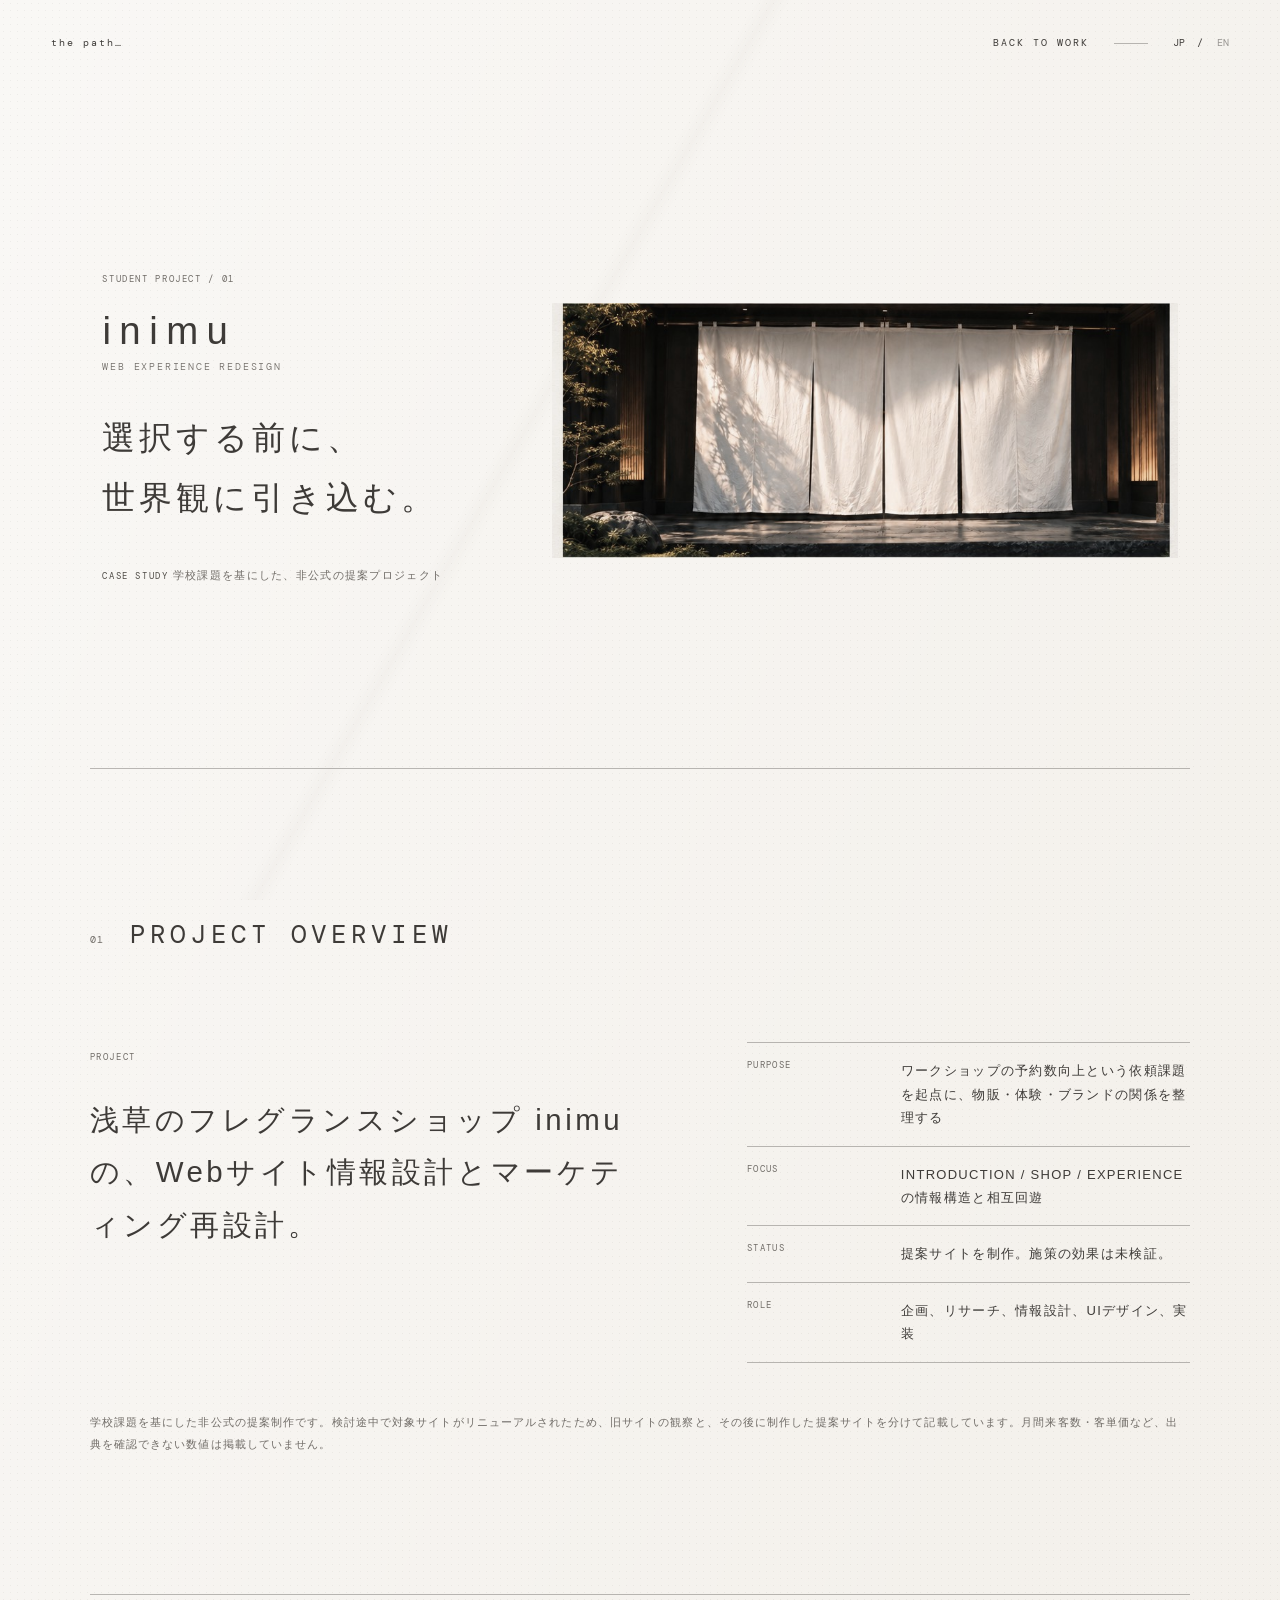
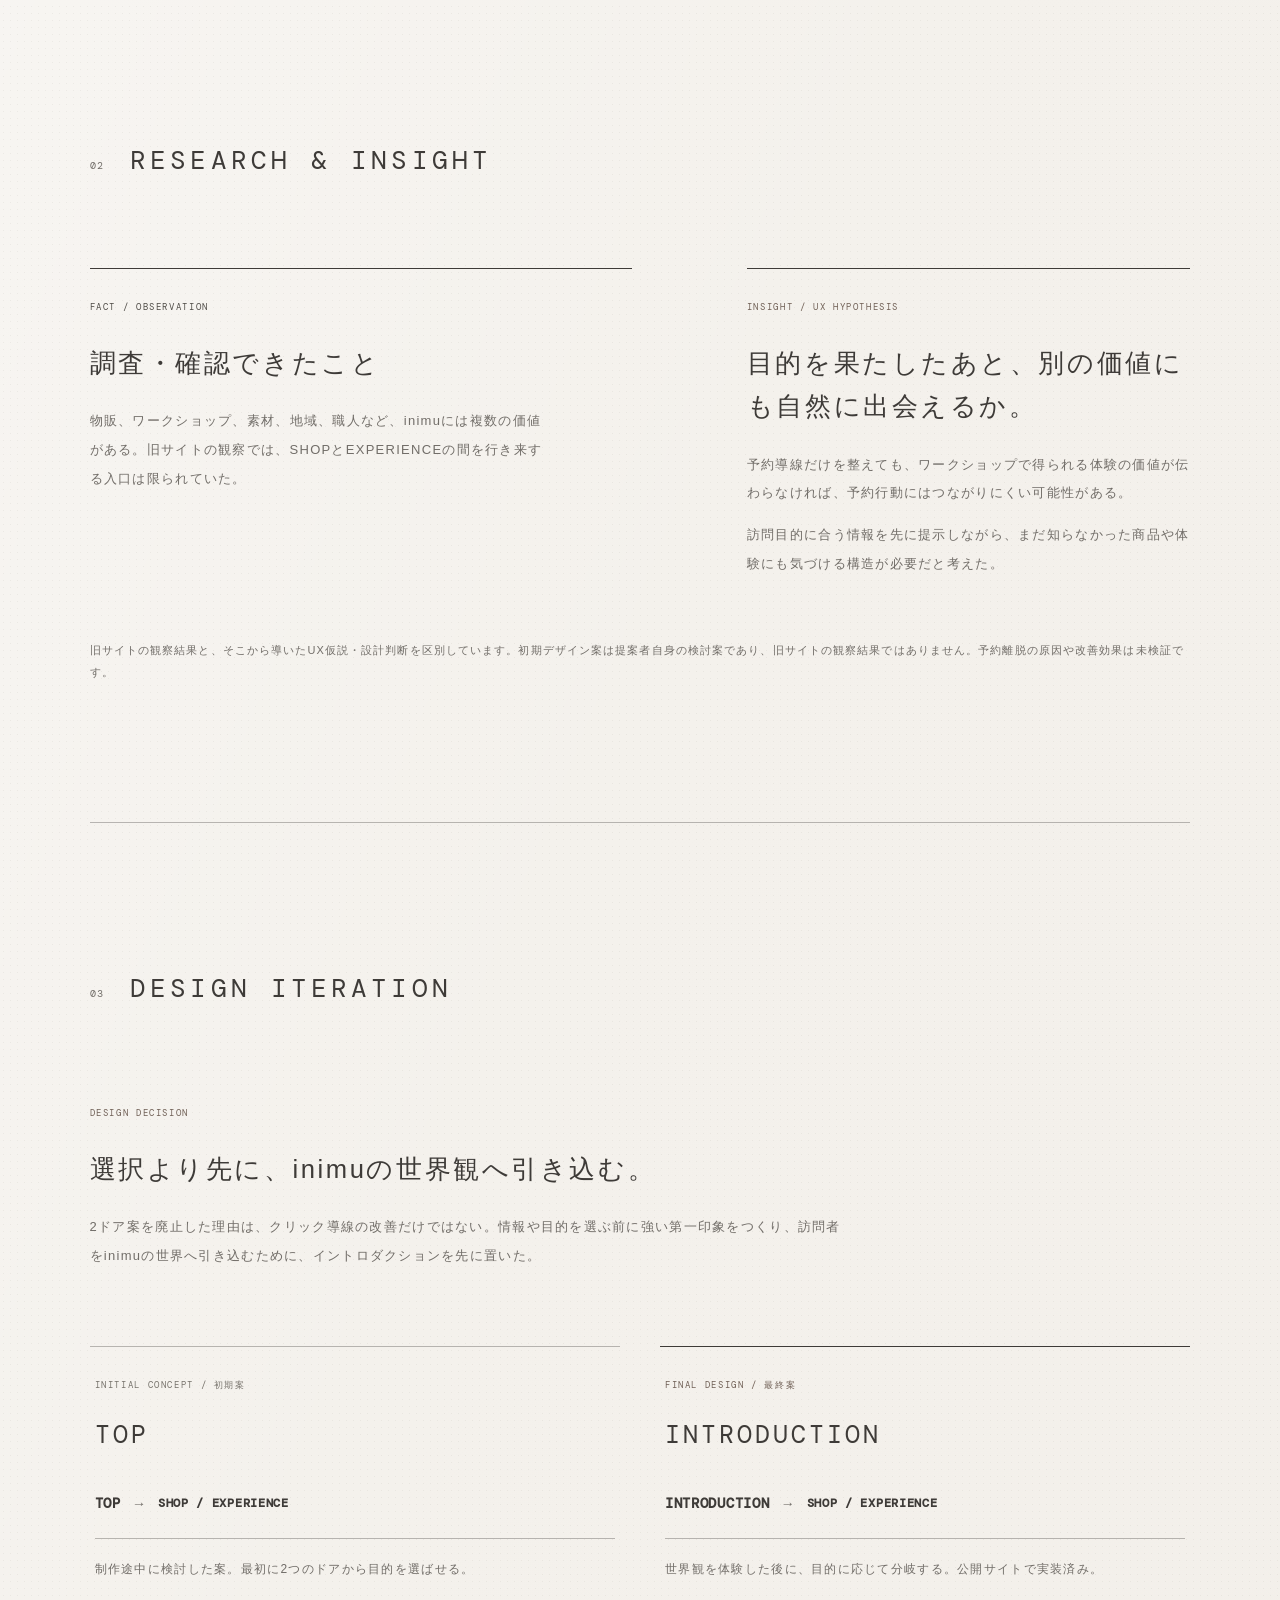
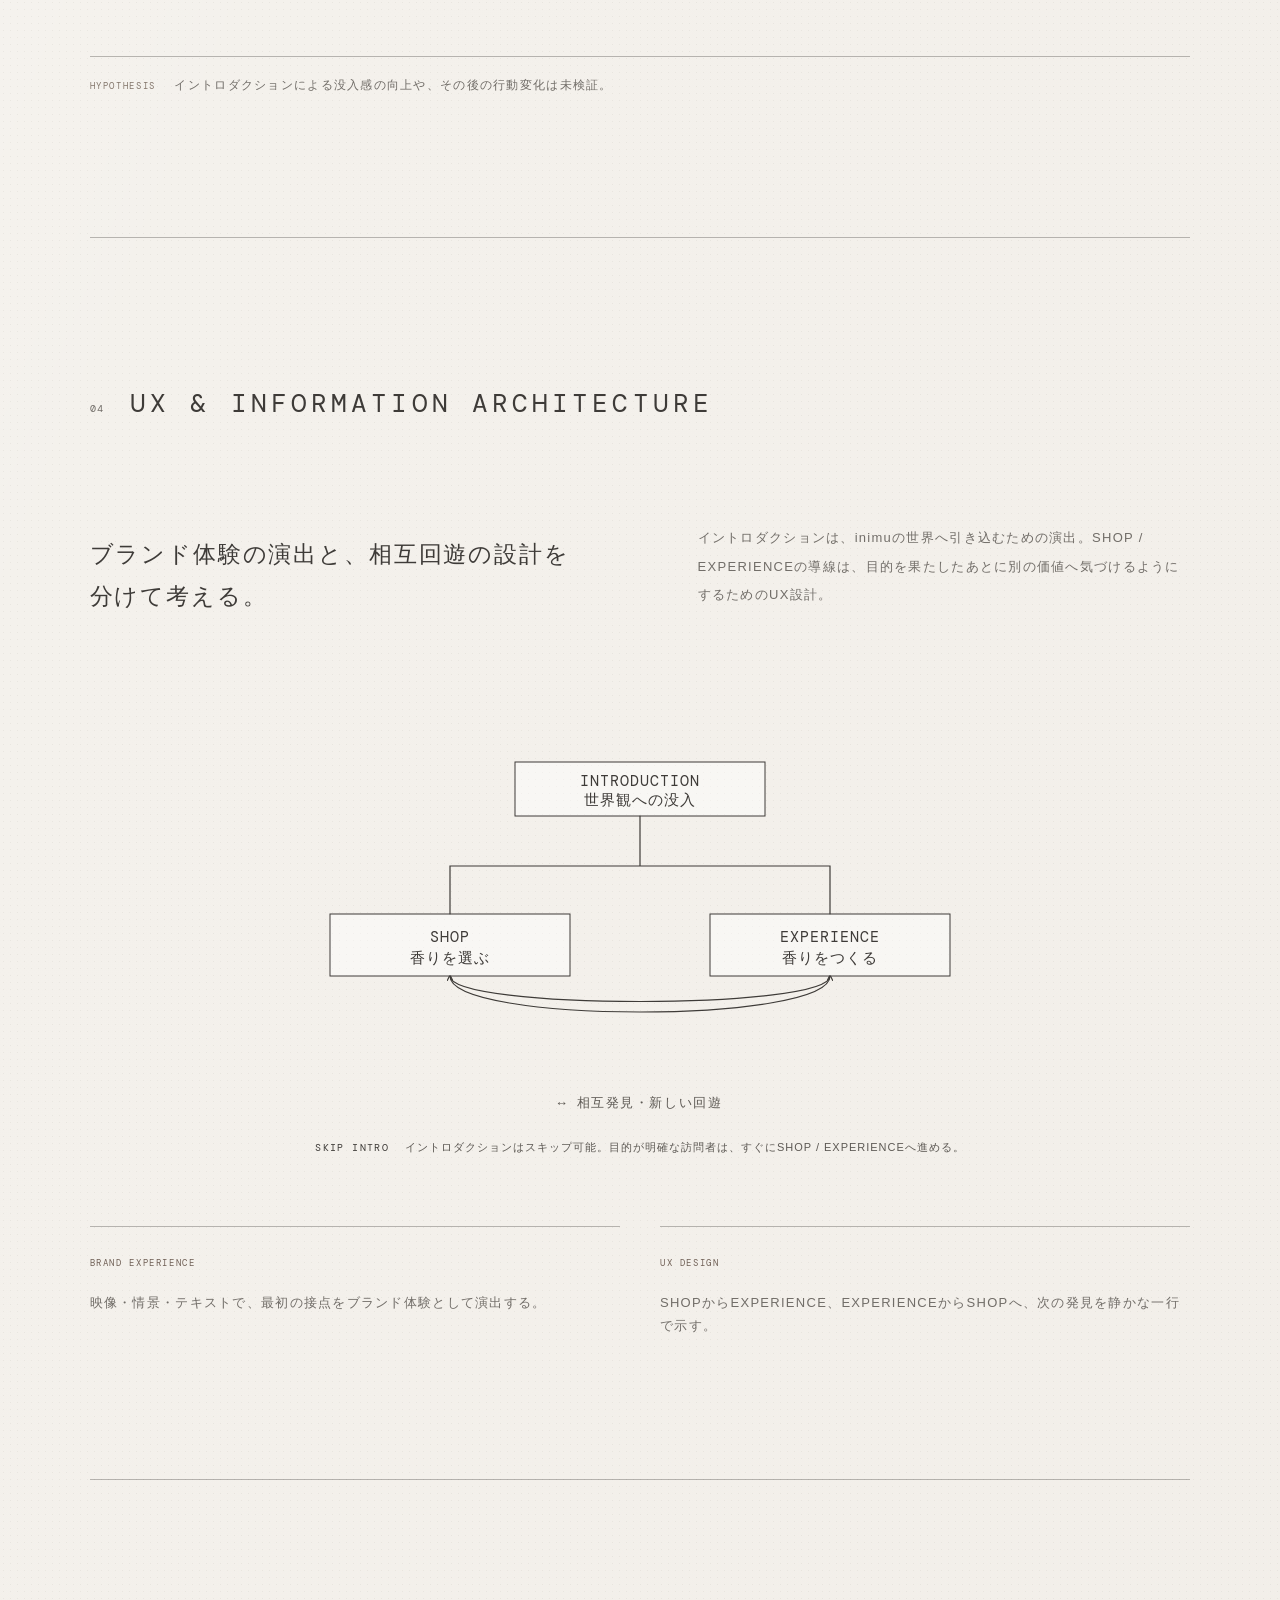
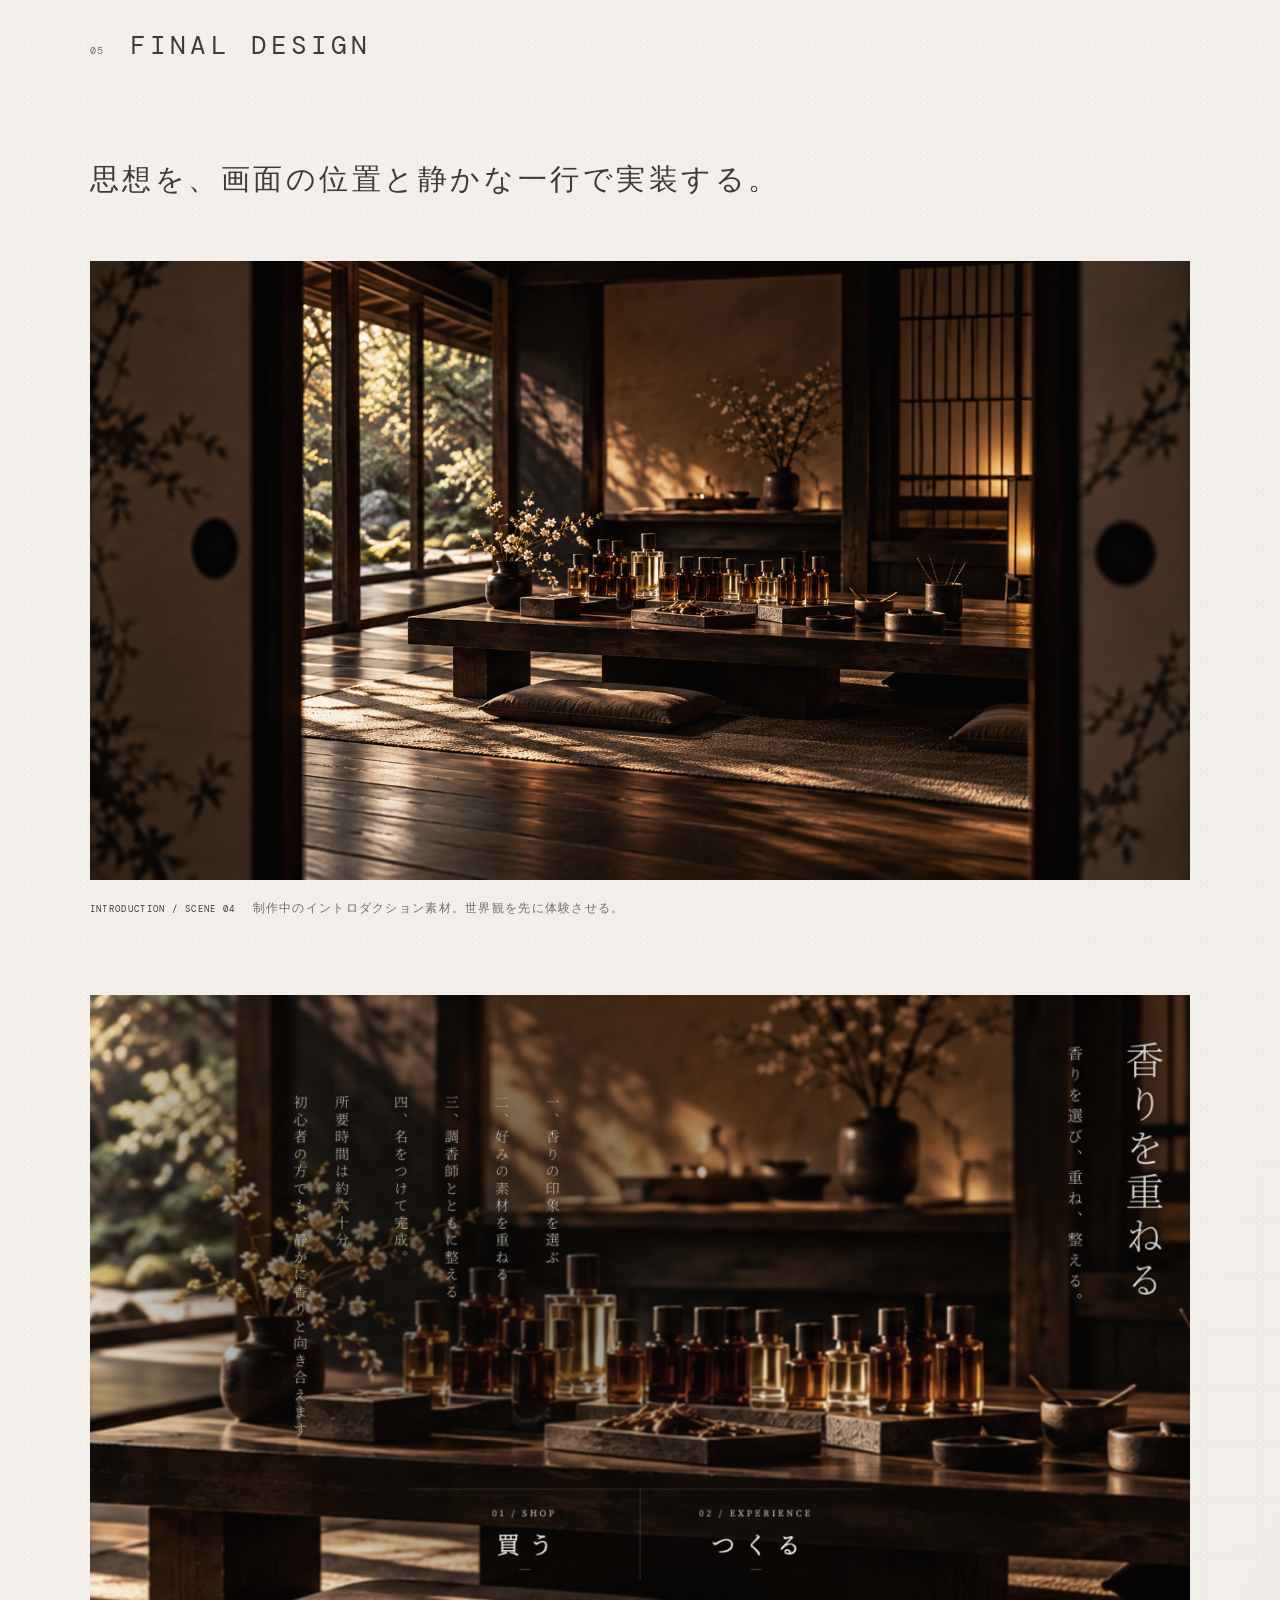
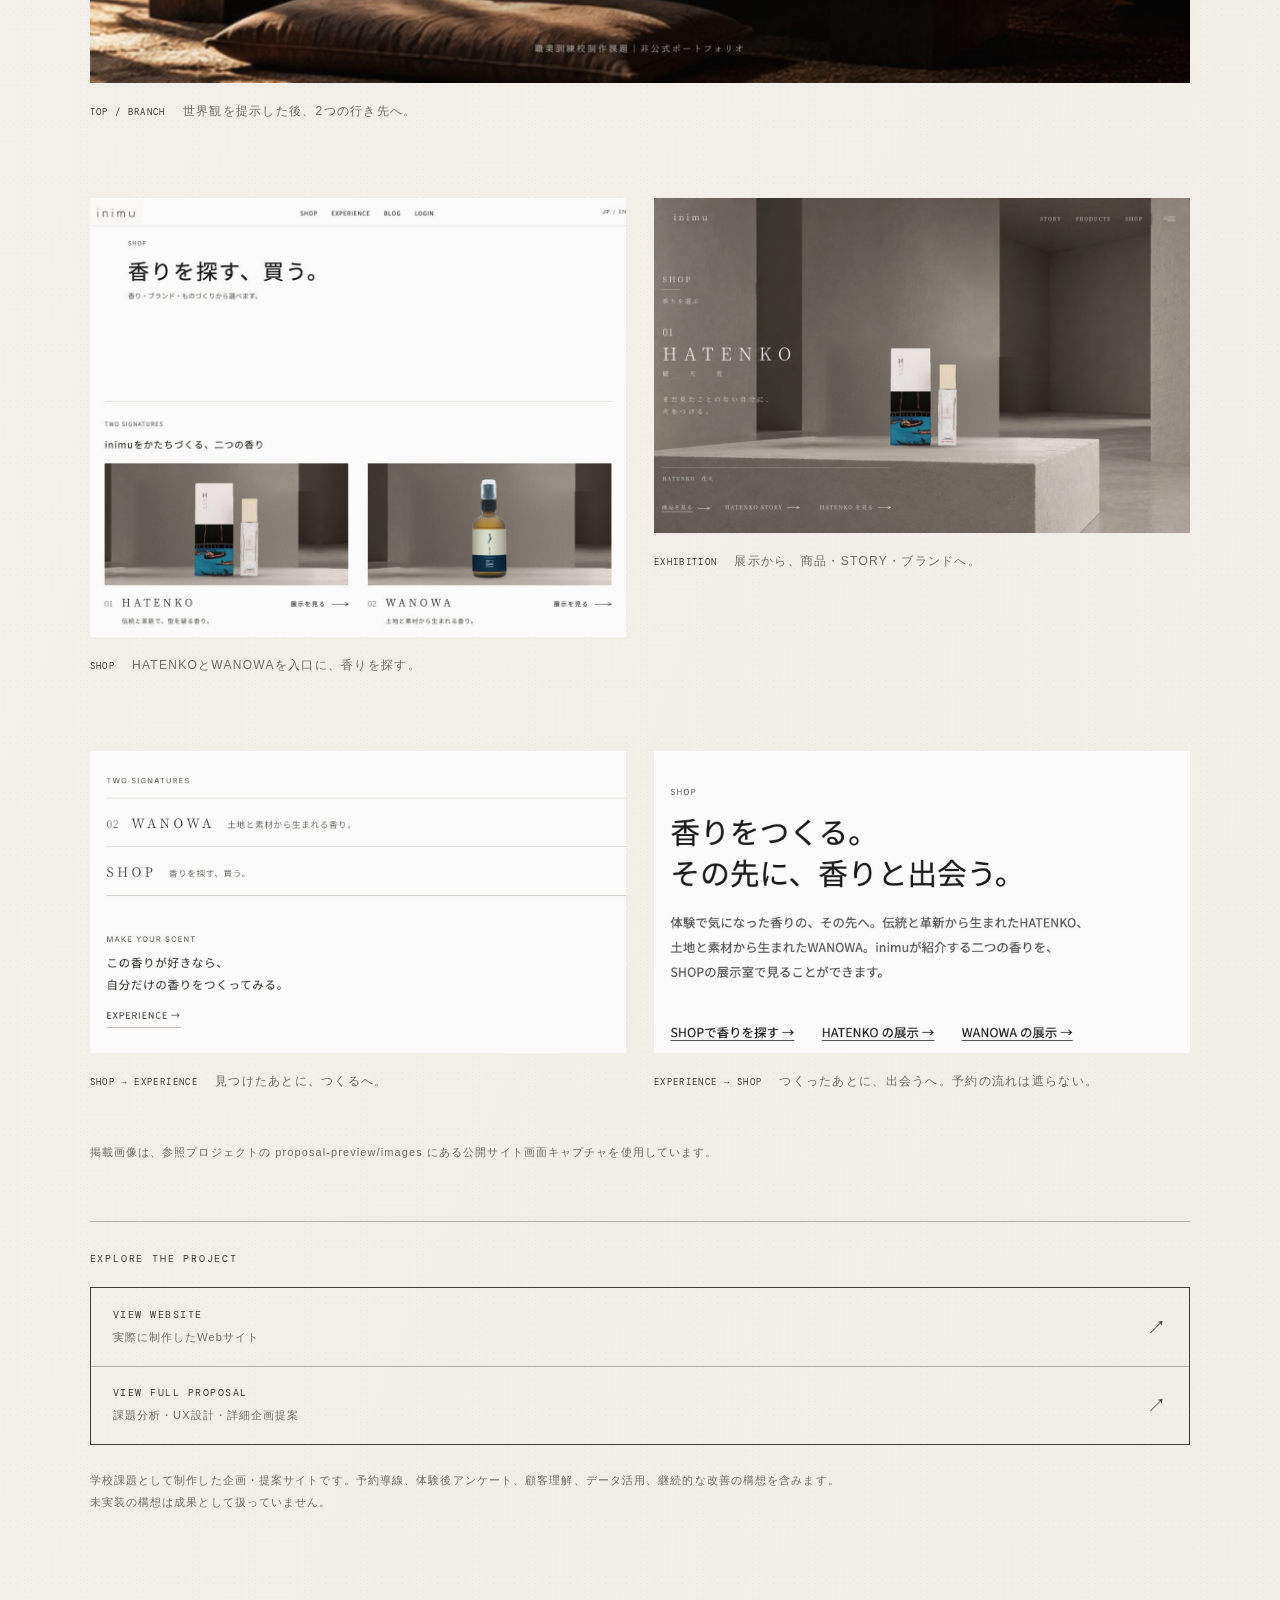
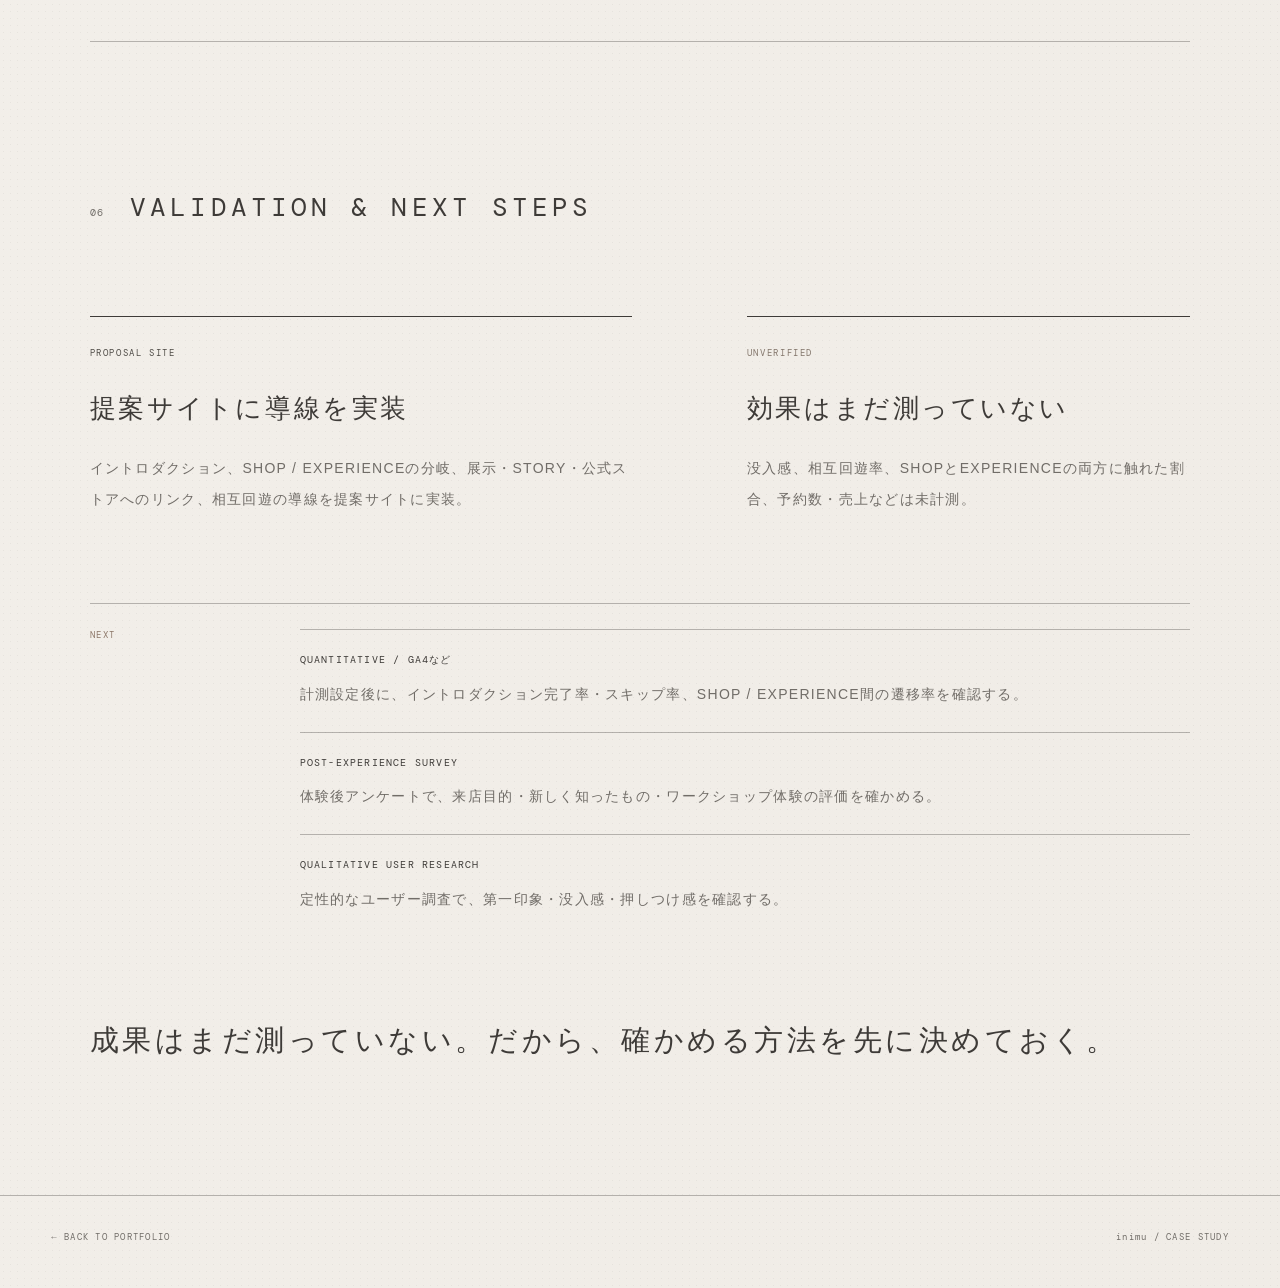
==== commit 1d789091: "Update portfolio branding to the path" ====
--- a/inimu.html
+++ b/inimu.html
@@ -4,13 +4,13 @@
   <meta charset="utf-8">
   <meta name="viewport" content="width=device-width, initial-scale=1">
   <meta name="description" content="inimu Web Experience Redesign — ポートフォリオ詳細">
-  <title>inimu / Web Experience Redesign</title>
+  <title>the path… — inimu / Web Experience Redesign</title>
   <link rel="stylesheet" href="inimu.css">
   <script defer src="inimu.js"></script>
 </head>
 <body>
   <header class="detail-header">
-    <a class="wordmark" href="./index.html">PORTFOLIO / 2026</a>
+    <a class="wordmark" href="./index.html">the path…</a>
     <nav aria-label="ページナビゲーション">
       <a href="./index.html#work" data-i18n="back">BACK TO WORK</a>
       <span class="header-rule" aria-hidden="true"></span>
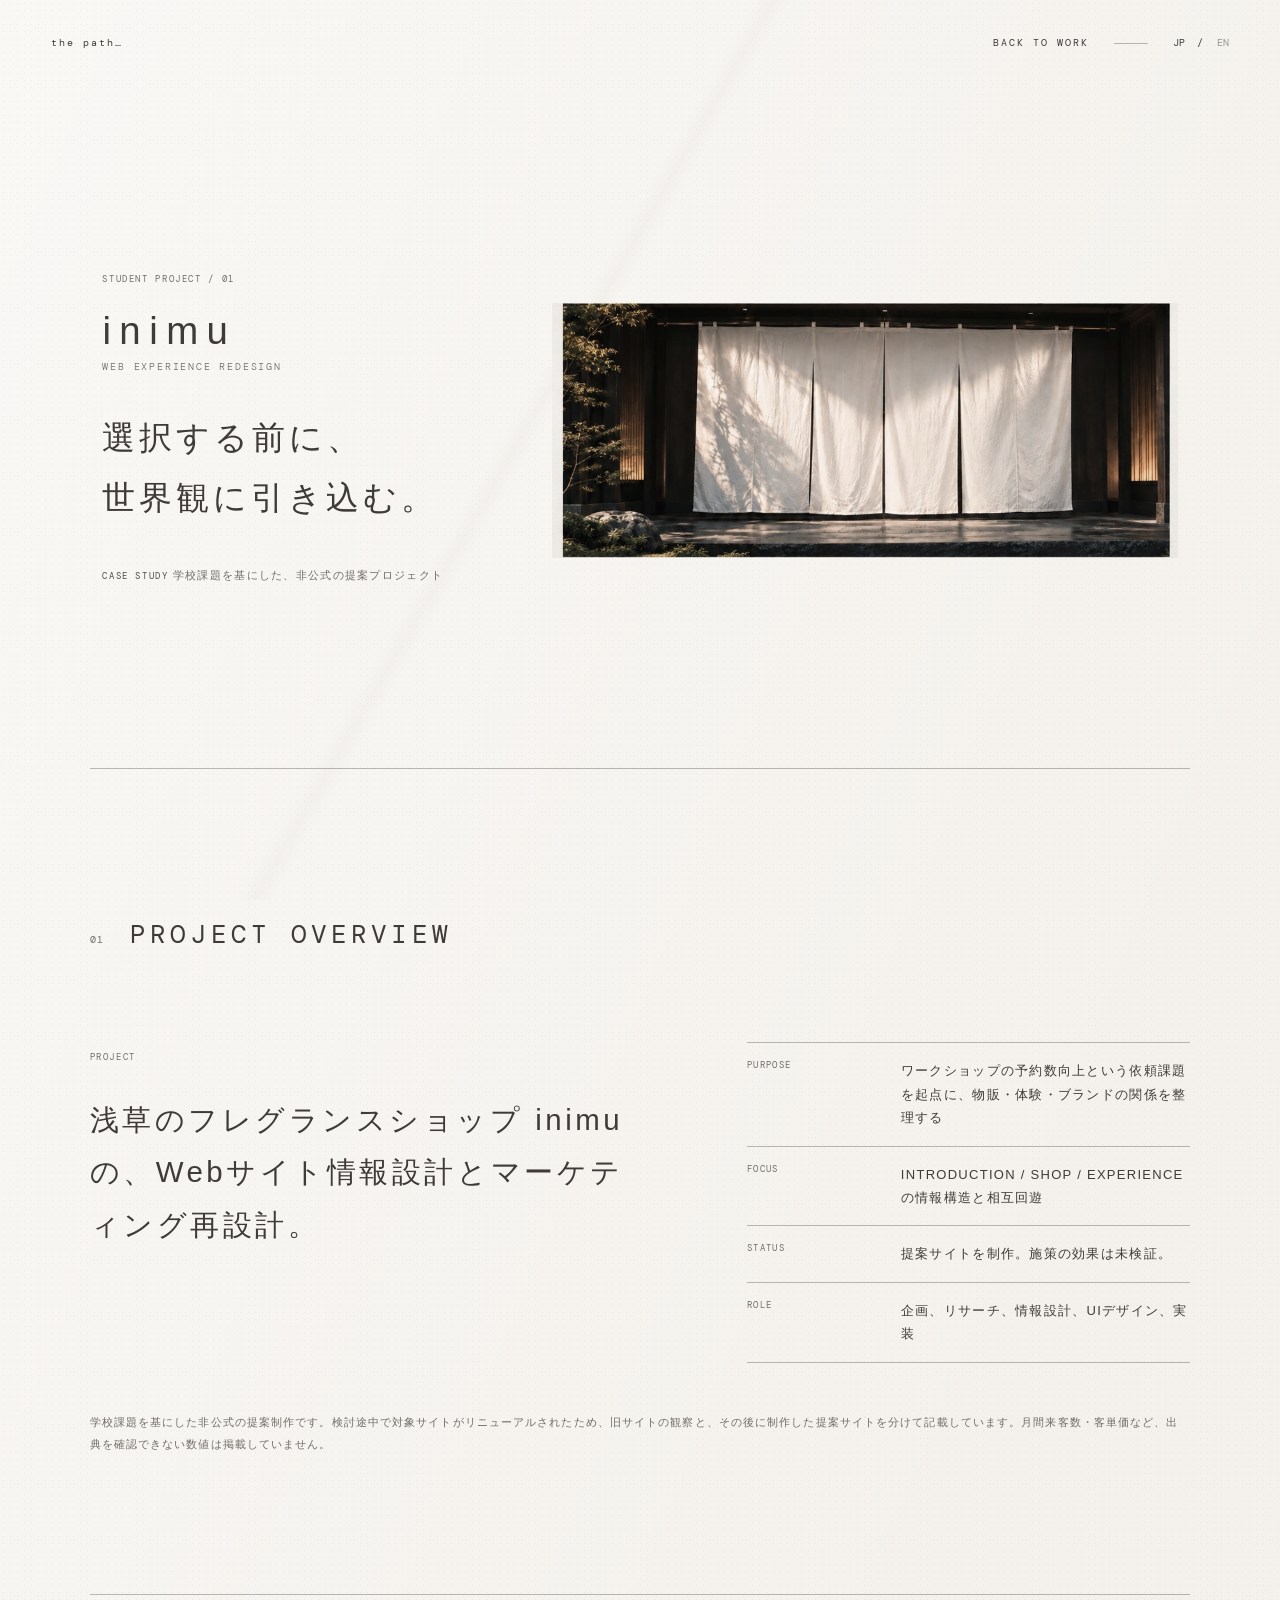
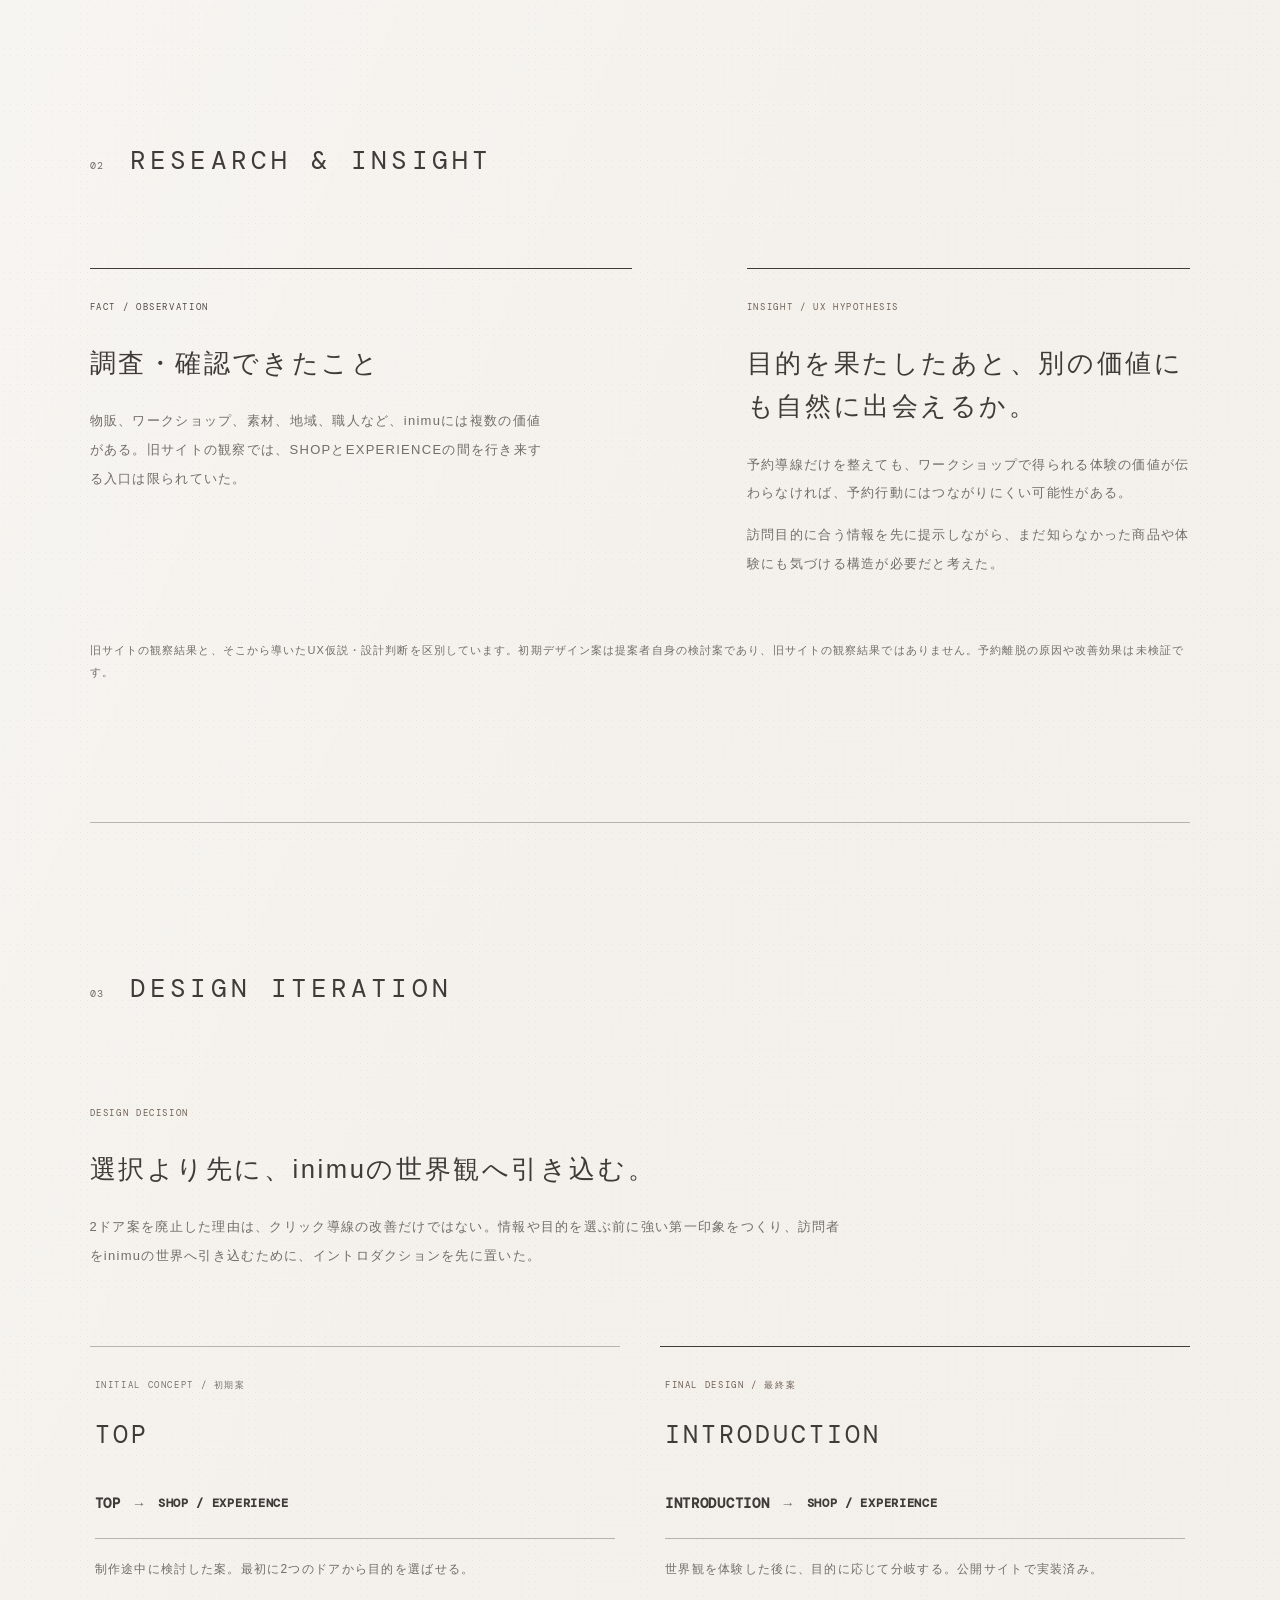
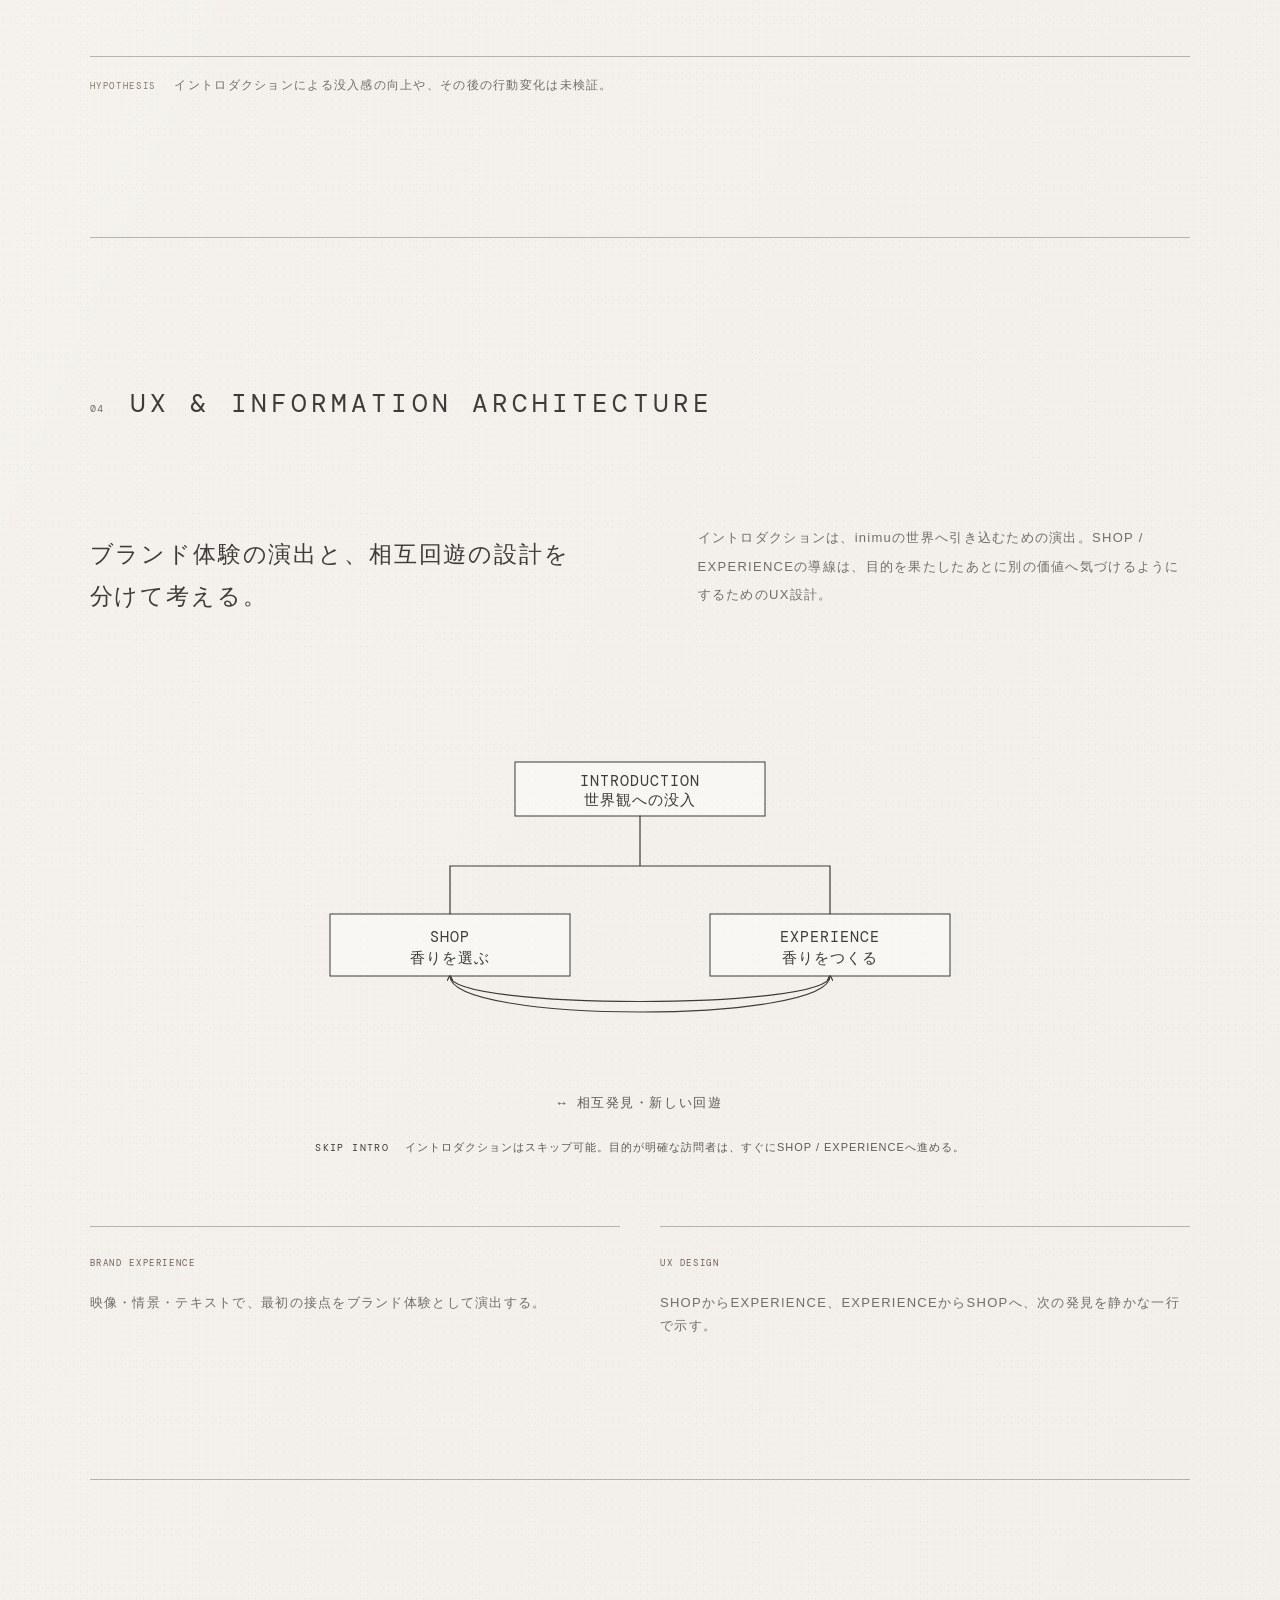
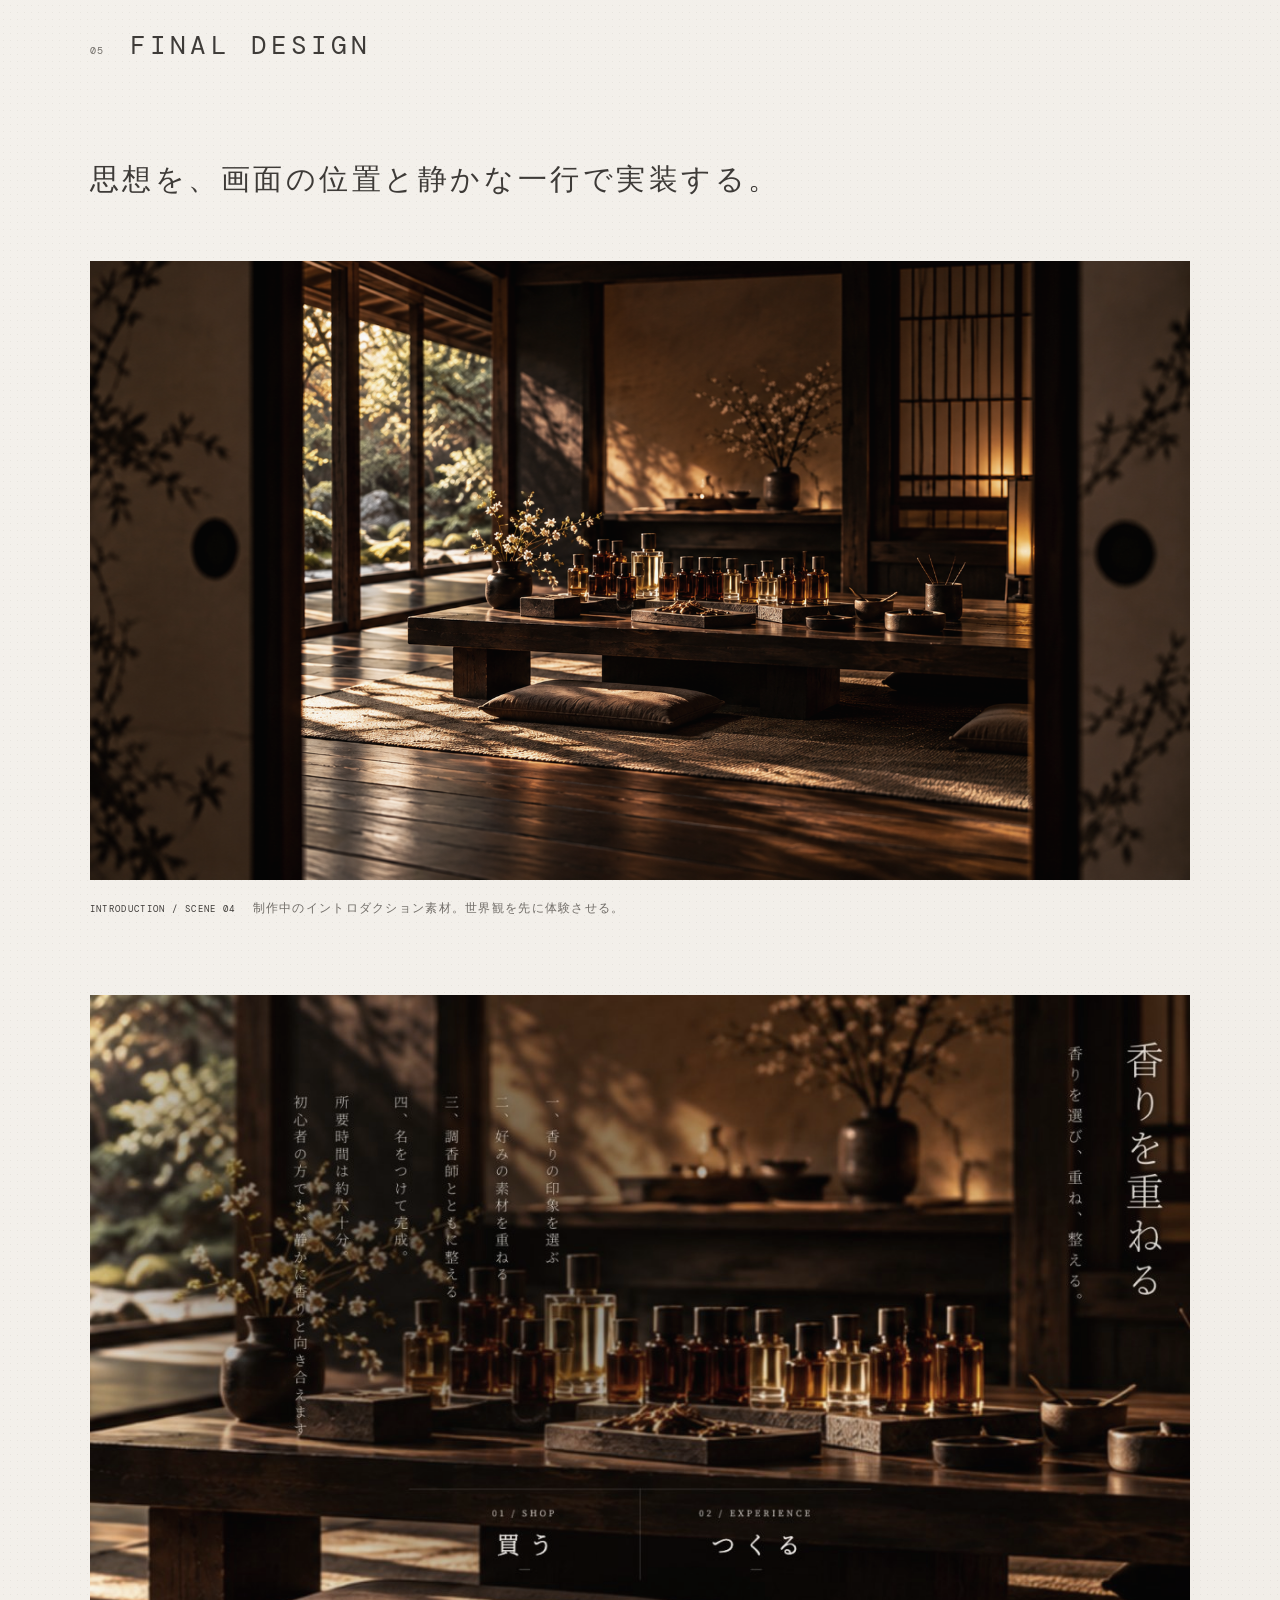
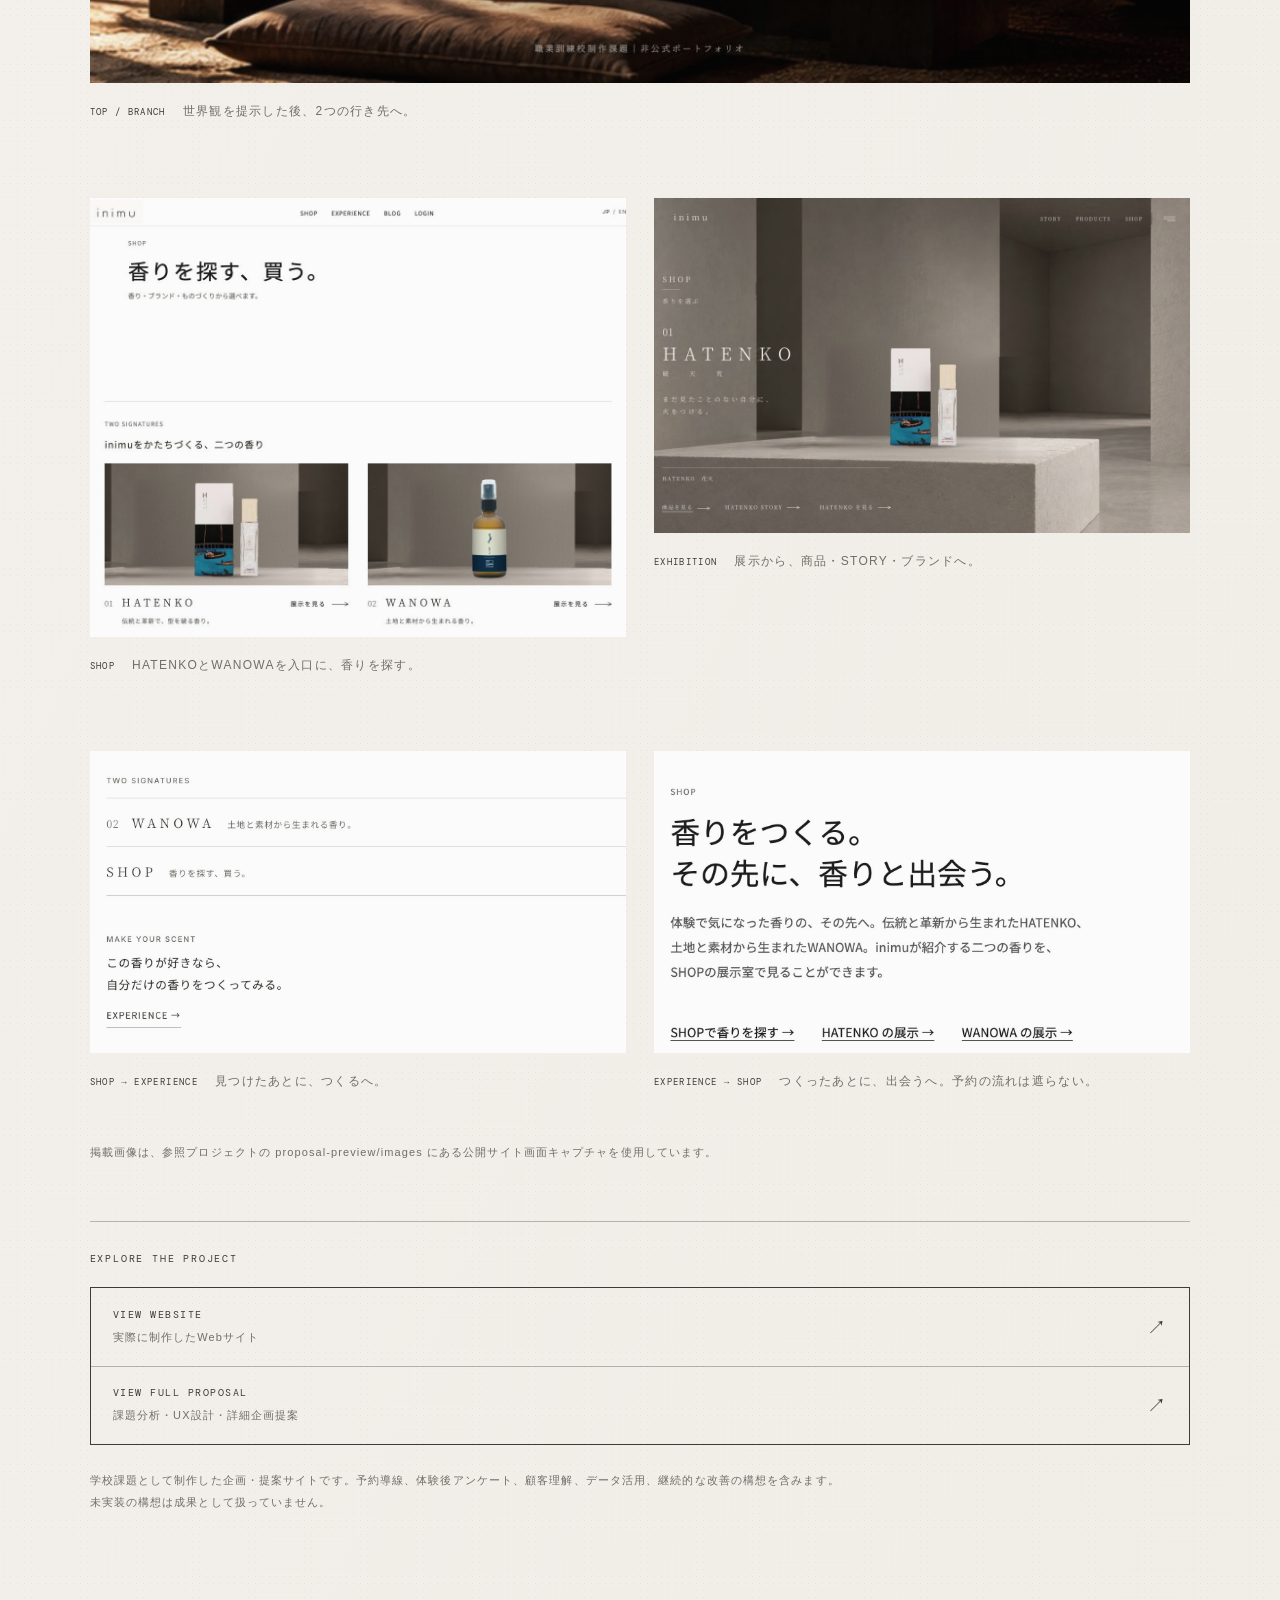
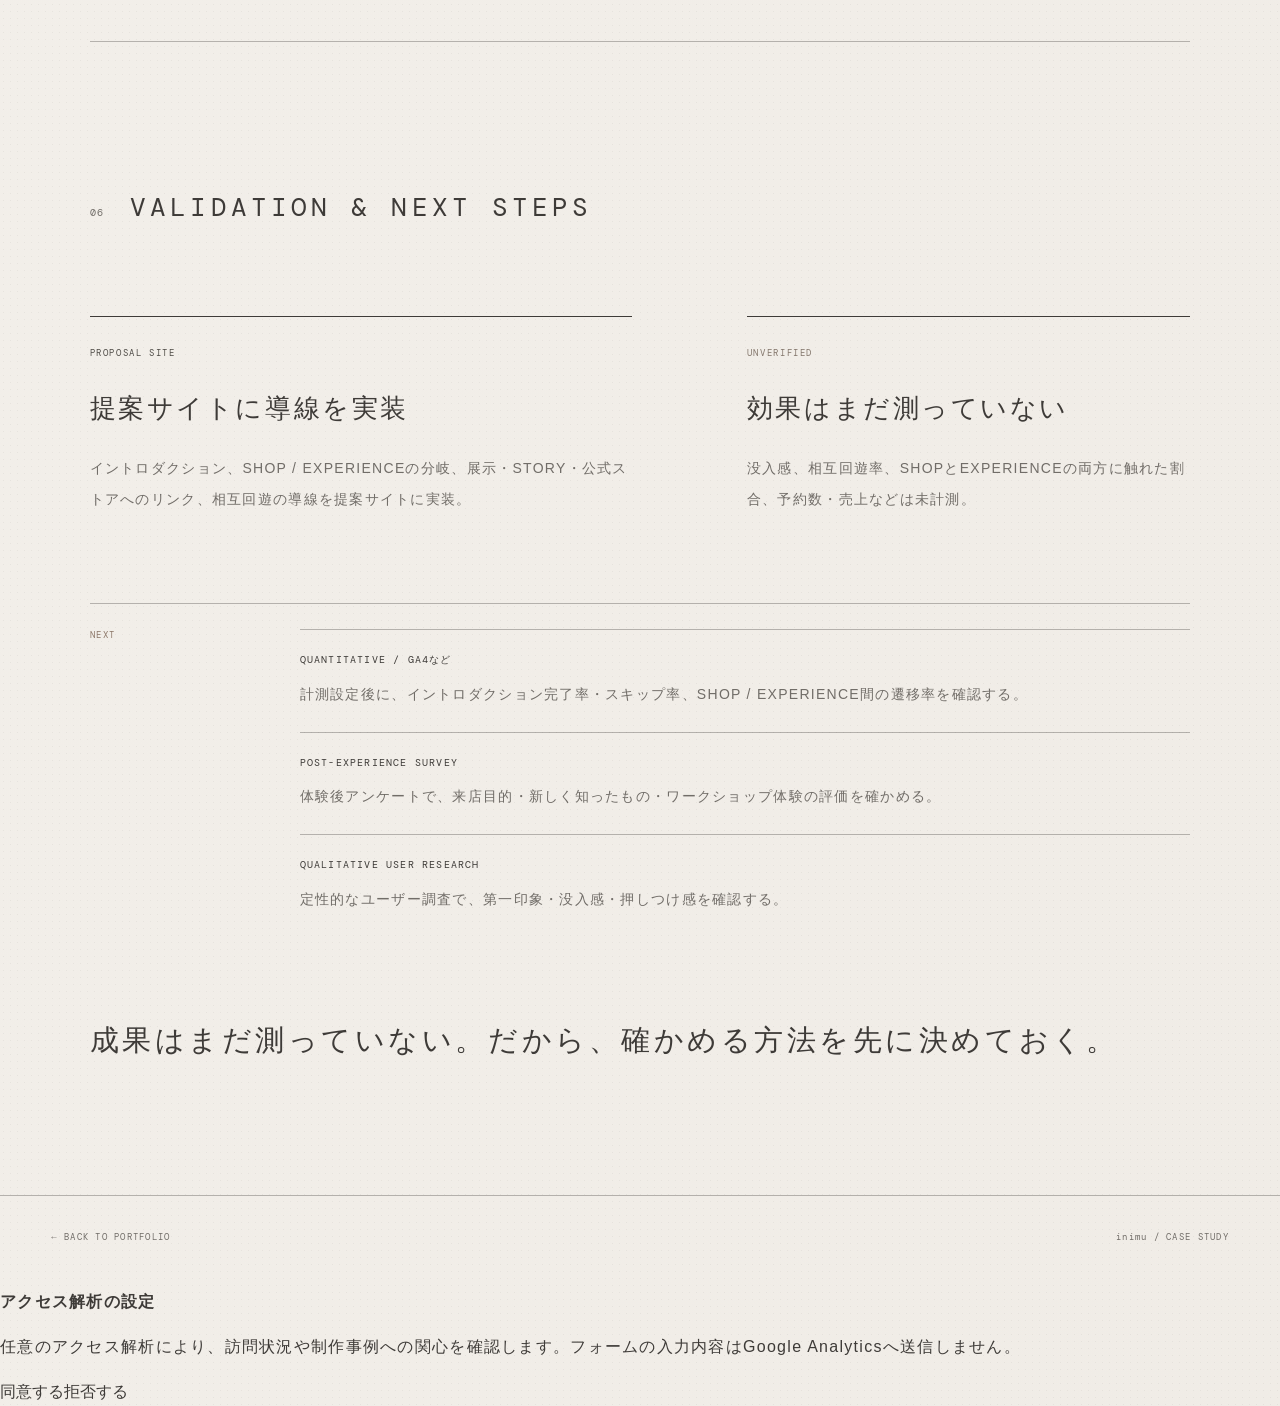
==== commit d890cccd: "Add GA4 analytics with consent management" ====
--- a/inimu.html
+++ b/inimu.html
@@ -7,6 +7,7 @@
   <title>the path… — inimu / Web Experience Redesign</title>
   <link rel="stylesheet" href="inimu.css">
   <script defer src="inimu.js"></script>
+  <script defer src="analytics-consent.js"></script>
 </head>
 <body>
   <header class="detail-header">
@@ -108,10 +109,10 @@
       <div class="project-explore" aria-labelledby="explore-project-title">
         <p class="explore-label" id="explore-project-title">EXPLORE THE PROJECT</p>
         <div class="explore-links">
-          <a href="https://jasminbb564bb-cell.github.io/inimu-workshop/" target="_blank" rel="noopener noreferrer">
+          <a href="https://jasminbb564bb-cell.github.io/inimu-workshop/" target="_blank" rel="noopener noreferrer" data-analytics-event="view_inimu_website" data-analytics-location="inimu_website">
             <span class="explore-link-copy"><strong data-i18n="liveSite">VIEW WEBSITE</strong><small data-i18n="liveSiteNote">実際に制作したWebサイト</small></span><span class="explore-arrow" aria-hidden="true">↗</span>
           </a>
-          <a href="https://jasminbb564bb-cell.github.io/inimu-workshop/proposal-preview/" target="_blank" rel="noopener noreferrer">
+          <a href="https://jasminbb564bb-cell.github.io/inimu-workshop/proposal-preview/" target="_blank" rel="noopener noreferrer" data-analytics-event="view_inimu_proposal" data-analytics-location="inimu_proposal">
             <span class="explore-link-copy"><strong data-i18n="fullProposal">VIEW FULL PROPOSAL</strong><small data-i18n="fullProposalNote">課題分析・UX設計・詳細企画提案</small></span><span class="explore-arrow" aria-hidden="true">↗</span>
           </a>
         </div>
